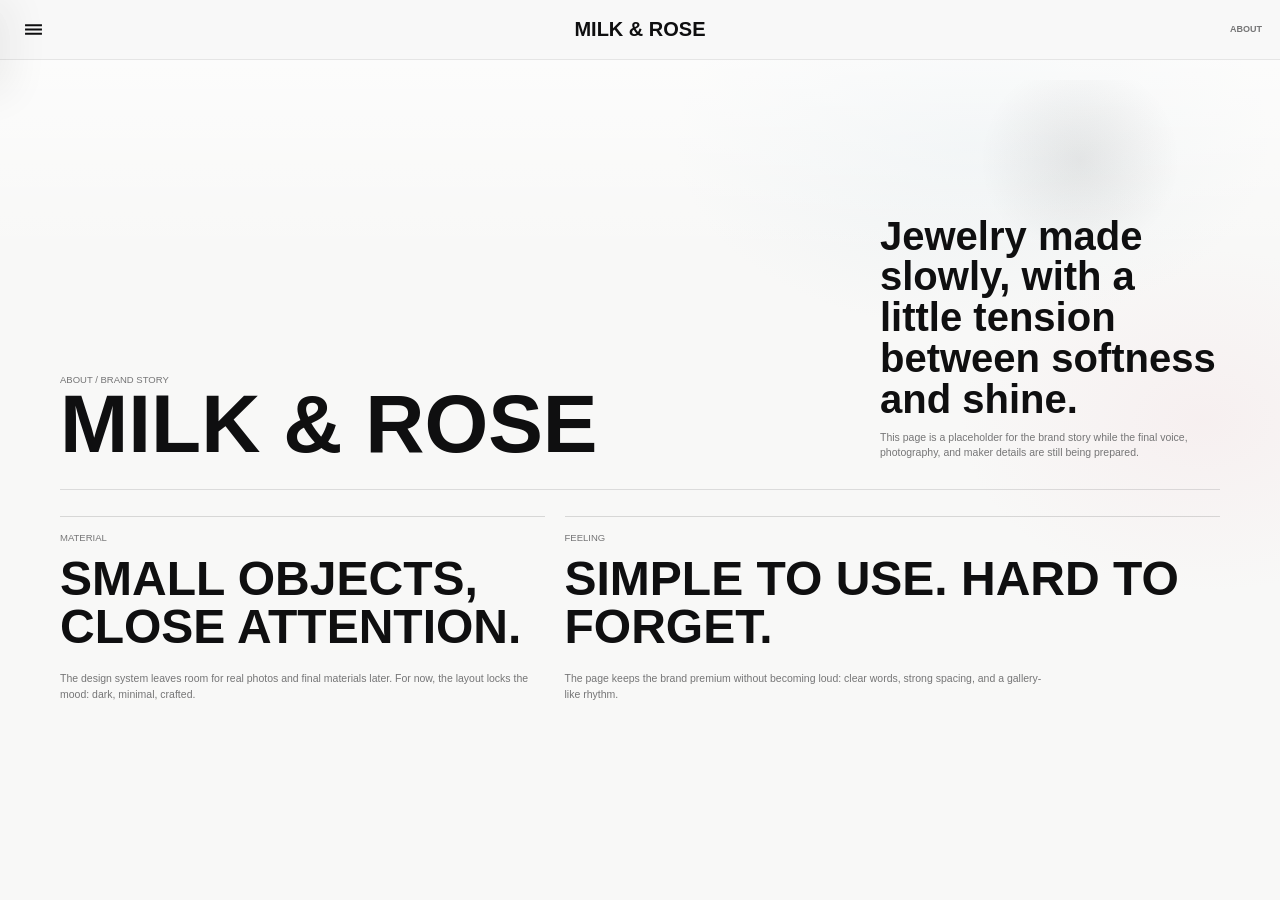
==== preview/about-preview.html @ d916eb4f "n" ====
<!doctype html>
<html lang="en">
  <head>
    <meta charset="utf-8">
    <meta name="viewport" content="width=device-width,initial-scale=1">
    <title>Milk & Rose About Preview</title>
    <link rel="stylesheet" href="../assets/cinelin-tokens.css">
    <link rel="stylesheet" href="../assets/cinelin-pages.css">
    <script src="../assets/cinelin-pages.js" defer></script>
    <style>
      html { font-size: 62.5%; }
      body { margin: 0; }
    </style>
  </head>
  <body>
    <section class="cinelin-page cinelin-page--about" data-cinelin-page>
      <div class="cinelin-page__shell">
        <nav class="cinelin-page__topline" aria-label="Page navigation">
          <button class="cinelin-page__menu-button" type="button" data-cinelin-menu-toggle aria-controls="CinelinPageMenu-preview" aria-expanded="false">
            <span class="visually-hidden">Open menu</span>
            <svg viewBox="0 0 18 16" aria-hidden="true"><path fill="currentColor" d="M1 3h16v2H1zm0 4h16v2H1zm0 4h16v2H1z"/></svg>
          </button>
          <a class="cinelin-page__topline-brand" href="homepage-preview.html">Milk &amp; Rose</a>
          <div class="cinelin-page__actions">
            <span class="cinelin-page__topline-meta">About</span>
          </div>
          <div class="cinelin-page__menu-list" id="CinelinPageMenu-preview" data-cinelin-menu>
            <div class="cinelin-page__menu-nav">
              <a href="homepage-preview.html">Home</a>
              <a href="#">Product</a>
              <a href="#">Maker</a>
              <a href="collection-preview.html">Collection</a>
              <a href="about-preview.html">About</a>
              <a href="#">Cart</a>
              <a href="contact-preview.html">Contact</a>
            </div>
          </div>
        </nav>

        <header class="cinelin-page__hero">
          <div>
            <p class="cinelin-page__kicker">About / Brand story</p>
            <h1 class="cinelin-page__title">Milk & Rose</h1>
          </div>
          <div>
            <p class="cinelin-page__intro">Jewelry made slowly, with a little tension between softness and shine.</p>
            <p class="cinelin-page__copy">This page is a placeholder for the brand story while the final voice, photography, and maker details are still being prepared.</p>
          </div>
        </header>

        <div class="cinelin-story">
          <article class="cinelin-story__panel">
            <p class="cinelin-page__eyebrow">Material</p>
            <h2 class="cinelin-story__title">Small objects, close attention.</h2>
            <p class="cinelin-page__copy">The design system leaves room for real photos and final materials later. For now, the layout locks the mood: dark, minimal, crafted.</p>
          </article>
          <article class="cinelin-story__panel">
            <p class="cinelin-page__eyebrow">Feeling</p>
            <h2 class="cinelin-story__title">Simple to use. Hard to forget.</h2>
            <p class="cinelin-page__copy">The page keeps the brand premium without becoming loud: clear words, strong spacing, and a gallery-like rhythm.</p>
          </article>
        </div>
      </div>
    </section>
  </body>
</html>
---- assets/cinelin-tokens.css ----
:root {
  --cinelin-color-ink: 8 8 9;
  --cinelin-color-ink-soft: 18 18 20;
  --cinelin-color-text: 246 242 235;
  --cinelin-color-text-muted: 185 178 168;
  --cinelin-color-line: 86 82 78;
  --cinelin-color-panel: 16 15 15;
  --cinelin-color-panel-strong: 28 26 25;
  --cinelin-color-accent: 242 238 229;
  --cinelin-color-accent-contrast: 9 9 9;
  --cinelin-color-focus: 238 220 182;
  --cinelin-color-static-light: 221 217 206;
  --cinelin-color-static-dark: 35 34 34;
  --cinelin-home-background: 248 248 247;
  --cinelin-home-surface: 234 234 232;
  --cinelin-home-panel: 255 255 255;
  --cinelin-home-ink: 15 15 16;
  --cinelin-home-muted: 117 117 118;
  --cinelin-home-sale: 209 63 61;
  --cinelin-home-shadow: 15 15 16;
  --cinelin-home-metal: 216 217 214;
  --cinelin-home-pearl: 248 245 235;
  --cinelin-home-blue: 180 207 222;
  --cinelin-home-green: 88 177 149;
  --cinelin-home-pink: 235 178 188;
  --cinelin-home-gold: 219 183 111;
  --cinelin-home-font: "Helvetica Neue", Helvetica, Arial, sans-serif;
  --cinelin-font-body: Consolas, "Courier New", "Nimbus Mono PS", "Courier", monospace;
  --cinelin-font-copy: Consolas, "Courier New", "Nimbus Mono PS", "Courier", monospace;
  --cinelin-font-heading: "Eldra", "Garamond", "Times New Roman", serif;
  --cinelin-font-wordmark: "Ketsiyo Regular", Didot, "Bodoni 72", "Bodoni 72 Smallcaps", Georgia, serif;
}
---- assets/cinelin-pages.css ----
.cinelin-page {
  background:
    linear-gradient(180deg, rgb(var(--cinelin-home-panel) / 0.76), rgb(var(--cinelin-home-background) / 0) 26rem),
    radial-gradient(44rem 28rem at 76% 14rem, rgb(var(--cinelin-home-blue) / 0.16), rgb(var(--cinelin-home-background) / 0) 68%),
    radial-gradient(34rem 24rem at 94% 42rem, rgb(var(--cinelin-home-pink) / 0.12), rgb(var(--cinelin-home-background) / 0) 72%),
    rgb(var(--cinelin-home-background));
  color: rgb(var(--cinelin-home-ink));
  font-family: var(--cinelin-home-font);
  font-size: 1.6rem;
  letter-spacing: 0;
  line-height: 1.35;
  min-height: 100svh;
}

.cinelin-page .visually-hidden {
  clip: rect(0 0 0 0);
  height: 1px;
  margin: -1px;
  overflow: hidden;
  position: absolute;
  width: 1px;
}

html.cinelin-page-menu-open,
body.cinelin-page-menu-open {
  overflow: hidden;
}

.cinelin-page *,
.cinelin-page *::before,
.cinelin-page *::after {
  box-sizing: border-box;
}

.cinelin-page a {
  color: inherit;
}

.cinelin-page__shell {
  margin: 0 auto;
  max-width: 120rem;
  padding: 6.8rem 1rem 3.4rem;
}

.cinelin-page__topline {
  align-items: center;
  background: rgb(var(--cinelin-home-background) / 0.88);
  backdrop-filter: blur(18px);
  border-bottom: 0.1rem solid rgb(var(--cinelin-home-ink) / 0.08);
  display: flex;
  font-size: 0.9rem;
  font-weight: 700;
  gap: 1rem;
  inset-block-start: 0;
  inset-inline: 0;
  justify-content: space-between;
  min-height: 5.6rem;
  padding: 0.9rem 1rem;
  position: fixed;
  text-transform: uppercase;
  z-index: 20;
}

.cinelin-page__topline a {
  text-decoration: none;
}

.cinelin-page::before {
  background: rgb(var(--cinelin-home-background) / 0.68);
  content: "";
  inset: 0;
  opacity: 0;
  pointer-events: none;
  position: fixed;
  transition: opacity 180ms ease;
  z-index: 9;
}

.cinelin-page.is-menu-open::before {
  opacity: 1;
}

.cinelin-page__menu-button {
  align-items: center;
  appearance: none;
  background: transparent;
  border: 0.1rem solid rgb(var(--cinelin-home-ink) / 0);
  border-radius: 999rem;
  color: rgb(var(--cinelin-home-ink));
  cursor: pointer;
  display: inline-flex;
  height: 3rem;
  justify-content: center;
  justify-self: start;
  padding: 0;
  transition:
    background-color 220ms ease,
    border-color 220ms ease,
    transform 220ms ease;
  width: 3rem;
}

.cinelin-page__menu-button:hover,
.cinelin-page__menu-button:focus-visible {
  background: rgb(var(--cinelin-home-ink) / 0.06);
  border-color: rgb(var(--cinelin-home-ink) / 0.16);
  transform: translateY(-0.1rem);
}

.cinelin-page__menu-button svg {
  height: 1.9rem;
  width: 1.9rem;
}

.cinelin-page__actions {
  align-items: center;
  display: flex;
  gap: 0.4rem;
  justify-content: flex-end;
  min-width: 3rem;
}

.cinelin-page__menu-list {
  align-content: space-between;
  background: rgb(var(--cinelin-home-panel));
  border-inline-end: 0.1rem solid rgb(var(--cinelin-home-ink) / 0.08);
  box-shadow: 1.2rem 0 4rem rgb(var(--cinelin-home-shadow) / 0.06);
  display: grid;
  gap: 3rem;
  inline-size: min(24rem, 78vw);
  inset-block: 0;
  inset-inline-start: 0;
  padding: 8rem 1.4rem 1.4rem;
  position: fixed;
  transform: translateX(-100%);
  transition: transform 520ms cubic-bezier(0.22, 1, 0.36, 1);
  z-index: 10;
}

.cinelin-page.is-menu-open .cinelin-page__menu-list {
  transform: translateX(0);
}

.cinelin-page__menu-nav {
  display: grid;
  gap: 0.24rem;
}

.cinelin-page__menu-list a {
  color: rgb(var(--cinelin-home-ink));
  display: block;
  border-radius: 0.4rem;
  font-size: 2rem;
  font-weight: 700;
  isolation: isolate;
  line-height: 1.12;
  min-width: 0;
  overflow: hidden;
  overflow-wrap: anywhere;
  padding: 0.5rem 0.55rem 0.56rem;
  position: relative;
  text-decoration: none;
  transition:
    color 220ms ease,
    transform 260ms cubic-bezier(0.22, 1, 0.36, 1);
  width: 100%;
}

.cinelin-page__menu-list a::before {
  background: rgb(var(--cinelin-home-ink));
  border-radius: inherit;
  content: "";
  inset: 0;
  position: absolute;
  transform: scaleX(0);
  transform-origin: left center;
  transition: transform 260ms cubic-bezier(0.22, 1, 0.36, 1);
  z-index: -1;
}

.cinelin-page__menu-list a:hover,
.cinelin-page__menu-list a:focus-visible {
  color: rgb(var(--cinelin-home-panel));
  transform: translateX(0.8rem);
}

.cinelin-page__menu-list a:hover::before,
.cinelin-page__menu-list a:focus-visible::before {
  transform: scaleX(1);
}

.cinelin-page__topline-brand {
  font-size: 1.7rem;
  font-weight: 700;
  inset-inline-start: 50%;
  line-height: 0.96;
  position: absolute;
  text-align: center;
  top: 50%;
  transform: translate(-50%, -50%);
  white-space: nowrap;
}

.cinelin-page__topline-meta {
  color: rgb(var(--cinelin-home-muted));
  display: none;
  font-size: 0.9rem;
  font-weight: 700;
}

.cinelin-page__back-link {
  justify-self: start;
  text-decoration: none;
}

.cinelin-page__hero {
  align-items: end;
  border-block-end: 0.1rem solid rgb(var(--cinelin-home-ink) / 0.12);
  display: grid;
  gap: 1.6rem;
  min-height: auto;
  padding-block: 2.6rem 2.2rem;
  position: relative;
}

.cinelin-page__hero::before {
  background:
    radial-gradient(circle at 50% 50%, rgb(var(--cinelin-home-ink) / 0.08), rgb(var(--cinelin-home-background) / 0) 62%);
  content: "";
  inset: 1rem 0 auto auto;
  min-height: 16rem;
  pointer-events: none;
  position: absolute;
  width: min(70vw, 28rem);
}

.cinelin-page__kicker,
.cinelin-page__eyebrow,
.cinelin-page__note {
  color: rgb(var(--cinelin-home-muted));
  font-size: 0.95rem;
  line-height: 1.45;
  margin: 0;
  text-transform: uppercase;
}

.cinelin-page__title {
  font-family: var(--cinelin-home-font);
  font-size: clamp(3.6rem, 12vw, 6.6rem);
  font-weight: 700;
  line-height: 0.9;
  margin: 0;
  max-width: 12ch;
  overflow-wrap: anywhere;
  position: relative;
  text-transform: uppercase;
}

.cinelin-page__intro,
.cinelin-story__title {
  font-family: var(--cinelin-home-font);
  font-weight: 700;
  line-height: 0.98;
  margin: 0;
}

.cinelin-page__intro {
  font-size: clamp(1.9rem, 6vw, 3.2rem);
  line-height: 1.02;
  max-width: 18ch;
}

.cinelin-story__title {
  font-size: clamp(2rem, 6vw, 3.8rem);
  line-height: 1;
  text-transform: uppercase;
}

.cinelin-page__copy {
  color: rgb(var(--cinelin-home-muted));
  font-size: 1.05rem;
  line-height: 1.5;
  margin: 1rem 0 0;
  max-width: 48rem;
}

.cinelin-page__button {
  align-items: center;
  background: rgb(var(--cinelin-home-ink));
  border: 0.1rem solid rgb(var(--cinelin-home-ink));
  border-radius: 999rem;
  color: rgb(var(--cinelin-home-panel));
  cursor: pointer;
  display: inline-flex;
  font: inherit;
  font-size: 1.05rem;
  font-weight: 700;
  justify-content: center;
  min-height: 4.4rem;
  padding: 0 1.45rem;
  text-decoration: none;
  text-transform: uppercase;
}

.cinelin-page__button--back {
  background: transparent;
  border-color: rgb(var(--cinelin-home-ink) / 0.16);
  color: rgb(var(--cinelin-home-ink));
  min-height: 3.6rem;
  padding-inline: 1.2rem;
}

.cinelin-page__button--back:hover,
.cinelin-page__button--back:focus-visible {
  background: rgb(var(--cinelin-home-ink) / 0.06);
}

.cinelin-page__button:focus-visible,
.cinelin-page__menu-button:focus-visible,
.cinelin-page__menu-list a:focus-visible,
.cinelin-page__topline-brand:focus-visible,
.cinelin-card__media:focus-visible,
.cinelin-card__body:focus-visible,
.cinelin-contact__field:focus-visible {
  outline: 0.2rem solid rgb(var(--cinelin-color-focus));
  outline-offset: 0.3rem;
}

.cinelin-story,
.cinelin-contact {
  display: grid;
  gap: 2rem;
  padding-block: 2.6rem;
}

.cinelin-story__panel {
  border-block-start: 0.1rem solid rgb(var(--cinelin-home-ink) / 0.14);
  display: grid;
  gap: 1rem;
  padding-block-start: 1.4rem;
}

.cinelin-page__grid {
  display: grid;
  gap: 1rem;
  padding-block: 1.4rem 0;
}

.cinelin-page__toolbar {
  align-items: center;
  border-block-end: 0.1rem solid rgb(var(--cinelin-home-ink) / 0.12);
  display: flex;
  font-size: 0.9rem;
  font-weight: 700;
  justify-content: space-between;
  padding-block: 1rem;
  text-transform: uppercase;
}

.cinelin-card {
  --cinelin-product-accent: var(--cinelin-home-blue);
  --cinelin-tilt-x: -8deg;
  --cinelin-tilt-y: 0deg;
  --cinelin-spin: 0deg;
  --cinelin-model-scale: 0.78;
  background: rgb(var(--cinelin-home-panel));
  border: 0.1rem solid rgb(var(--cinelin-home-ink) / 0.12);
  border-radius: 0;
  display: grid;
  min-height: 23rem;
  overflow: hidden;
  position: relative;
  transition:
    border-color 220ms ease,
    box-shadow 220ms ease;
}

.cinelin-card:nth-child(4n + 2) {
  --cinelin-product-accent: var(--cinelin-home-green);
}

.cinelin-card:nth-child(4n + 3) {
  --cinelin-product-accent: var(--cinelin-home-pink);
}

.cinelin-card:nth-child(4n + 4) {
  --cinelin-product-accent: var(--cinelin-home-gold);
}

.cinelin-card:hover,
.cinelin-card:focus-within {
  border-color: rgb(var(--cinelin-home-ink) / 0.22);
  box-shadow: none;
}

.cinelin-card::after {
  background: linear-gradient(115deg, rgb(var(--cinelin-home-panel) / 0), rgb(var(--cinelin-home-panel) / 0.38), rgb(var(--cinelin-home-panel) / 0));
  content: "";
  inset-block: 0;
  inset-inline: -60%;
  pointer-events: none;
  position: absolute;
  transform: translateX(-120%);
  z-index: 3;
}

.cinelin-card:hover::after,
.cinelin-card:focus-within::after {
  animation: cinelin-page-sheen 720ms cubic-bezier(0.22, 1, 0.36, 1);
}

.cinelin-card__media {
  align-items: center;
  appearance: none;
  background:
    radial-gradient(ellipse at 50% 72%, rgb(var(--cinelin-home-shadow) / 0.12), rgb(var(--cinelin-home-surface) / 0) 28%),
    linear-gradient(180deg, rgb(var(--cinelin-home-panel)), rgb(var(--cinelin-home-surface)));
  border: 0;
  cursor: grab;
  display: flex;
  font: inherit;
  justify-content: center;
  min-height: 17rem;
  overflow: hidden;
  padding: 0;
  perspective: 80rem;
}

.cinelin-card__media:active {
  cursor: grabbing;
}

.cinelin-card__model {
  display: grid;
  min-height: 11rem;
  place-items: center;
  transform:
    rotateX(var(--cinelin-tilt-x))
    rotateY(calc(var(--cinelin-tilt-y) + var(--cinelin-spin)));
  transform-style: preserve-3d;
  transition: transform 180ms ease;
  width: 100%;
}

.cinelin-card__model > span {
  grid-area: 1 / 1;
}

.cinelin-card.is-pointer-active .cinelin-card__model {
  transition: none;
}

.cinelin-card__gem,
.cinelin-card__ring,
.cinelin-card__stone,
.cinelin-card__shadow {
  display: block;
  position: relative;
}

.cinelin-card__gem {
  background:
    radial-gradient(circle at 26% 22%, rgb(var(--cinelin-home-panel)), rgb(var(--cinelin-home-panel) / 0) 18%),
    linear-gradient(155deg, rgb(var(--cinelin-home-panel)), rgb(var(--cinelin-home-metal)) 40%, rgb(var(--cinelin-home-shadow) / 0.18) 70%, rgb(var(--cinelin-home-panel)));
  border: 0.1rem solid rgb(var(--cinelin-home-ink) / 0.12);
  border-radius: 18% 24% 30% 20%;
  box-shadow:
    inset 0.4rem 0.5rem 0.7rem rgb(var(--cinelin-home-panel) / 0.84),
    inset -0.45rem -0.45rem 0.9rem rgb(var(--cinelin-home-shadow) / 0.14),
    0 0.9rem 1.2rem rgb(var(--cinelin-home-shadow) / 0.08);
  clip-path: polygon(5% 22%, 24% 3%, 88% 7%, 98% 36%, 84% 88%, 18% 94%, 0 62%);
  height: 4rem;
  transform: translateY(-3.3rem) translateZ(4.8rem) rotateX(5deg) scale(var(--cinelin-model-scale));
  width: 8.2rem;
}

.cinelin-card__ring {
  background:
    repeating-linear-gradient(112deg, rgb(var(--cinelin-home-panel) / 0.18) 0 0.22rem, rgb(var(--cinelin-product-accent) / 0.2) 0.22rem 0.48rem, rgb(var(--cinelin-home-shadow) / 0.08) 0.48rem 0.7rem),
    linear-gradient(135deg, rgb(var(--cinelin-home-gold)), rgb(var(--cinelin-home-metal)) 30%, rgb(var(--cinelin-product-accent)) 58%, rgb(var(--cinelin-home-gold)));
  border: 0.12rem solid rgb(var(--cinelin-home-ink) / 0.14);
  border-radius: 50%;
  box-shadow:
    inset 0 0.8rem 1.4rem rgb(var(--cinelin-home-panel) / 0.5),
    inset 0 -0.8rem 1.2rem rgb(var(--cinelin-home-shadow) / 0.16),
    0 1.4rem 2.2rem rgb(var(--cinelin-home-shadow) / 0.12);
  height: 9rem;
  transform: rotateX(68deg) translateZ(0.2rem) scale(var(--cinelin-model-scale));
  width: 14rem;
}

.cinelin-card__ring::after {
  background: rgb(var(--cinelin-home-surface));
  border-radius: 50%;
  box-shadow:
    inset 0 0.5rem 1rem rgb(var(--cinelin-home-shadow) / 0.12),
    inset 0 -0.4rem 0.9rem rgb(var(--cinelin-home-panel) / 0.78);
  content: "";
  inset: 1.35rem 1.9rem;
  position: absolute;
}

.cinelin-card__stone {
  background:
    repeating-linear-gradient(18deg, rgb(var(--cinelin-home-panel)) 0 0.18rem, rgb(var(--cinelin-home-metal)) 0.18rem 0.3rem, rgb(var(--cinelin-home-panel) / 0.58) 0.3rem 0.5rem),
    rgb(var(--cinelin-home-pearl));
  border: 0.08rem solid rgb(var(--cinelin-home-ink) / 0.1);
  border-radius: 0.4rem;
  box-shadow:
    inset 0.2rem 0.3rem 0.8rem rgb(var(--cinelin-home-panel) / 0.9),
    inset -0.25rem -0.3rem 0.7rem rgb(var(--cinelin-home-shadow) / 0.12);
  clip-path: polygon(0 18%, 18% 2%, 92% 0, 100% 74%, 82% 100%, 8% 88%);
  height: 3.7rem;
  transform: translateY(-3.5rem) translateZ(5.8rem) rotateX(7deg) scale(var(--cinelin-model-scale));
  width: 8.8rem;
}

.cinelin-card__shadow {
  background: rgb(var(--cinelin-home-shadow) / 0.12);
  border-radius: 50%;
  filter: blur(1rem);
  height: 2rem;
  transform: translateY(5.2rem) rotateX(72deg) translateZ(-4rem) scale(var(--cinelin-model-scale));
  width: 15rem;
}

.cinelin-card__body {
  align-content: end;
  display: grid;
  gap: 0.55rem;
  padding: 1rem;
  text-decoration: none;
}

.cinelin-card__title {
  font-family: var(--cinelin-home-font);
  font-size: 1.1rem;
  font-weight: 700;
  line-height: 1;
  text-transform: uppercase;
}

.cinelin-card__price {
  color: rgb(var(--cinelin-home-muted));
  font-size: 0.95rem;
  text-transform: uppercase;
}

.cinelin-contact__form,
.cinelin-contact__row {
  display: grid;
  gap: 1rem;
}

.cinelin-contact__field {
  background: rgb(var(--cinelin-home-panel));
  border: 0.1rem solid rgb(var(--cinelin-home-ink) / 0.14);
  border-radius: 0.8rem;
  color: rgb(var(--cinelin-home-ink));
  font: inherit;
  min-height: 4.4rem;
  padding: 1.1rem 1.2rem;
  width: 100%;
}

.cinelin-contact__field::placeholder {
  color: rgb(var(--cinelin-home-muted));
  opacity: 1;
}

.cinelin-contact textarea.cinelin-contact__field {
  min-height: 12rem;
  resize: vertical;
}

.cinelin-contact__status {
  color: rgb(var(--cinelin-home-ink));
  margin: 0;
}

.cinelin-contact__error {
  color: rgb(var(--cinelin-color-focus));
  font-size: 1.2rem;
  margin: 0;
}

@keyframes cinelin-page-sheen {
  from {
    transform: translateX(-120%);
  }

  to {
    transform: translateX(120%);
  }
}

@media screen and (min-width: 750px) {
  .cinelin-page__shell {
    padding: 7rem 1.6rem 4rem;
  }

  .cinelin-page__topline {
    min-height: 6rem;
    padding-inline: 1.8rem;
  }

  .cinelin-page__topline-brand {
    font-size: 2rem;
  }

  .cinelin-page__hero {
    gap: 2.4rem;
    grid-template-columns: minmax(0, 1fr) minmax(22rem, 34rem);
    padding-block: 4.6rem 2.8rem;
  }

  .cinelin-page__title {
    font-size: clamp(5.2rem, 7vw, 7.8rem);
  }

  .cinelin-page__intro {
    font-size: clamp(2.4rem, 4.5vw, 4rem);
  }

  .cinelin-story__title {
    font-size: clamp(2.8rem, 4.8vw, 4.8rem);
  }

  .cinelin-page__grid {
    grid-template-columns: repeat(2, minmax(0, 1fr));
  }

  .cinelin-card {
    min-height: 29rem;
  }

  .cinelin-card__media {
    min-height: 20rem;
  }

  .cinelin-story,
  .cinelin-contact {
    grid-template-columns: minmax(0, 0.85fr) minmax(0, 1.15fr);
  }

  .cinelin-contact__row {
    grid-template-columns: repeat(2, minmax(0, 1fr));
  }
}

@media screen and (min-width: 990px) {
  .cinelin-page__shell {
    padding-inline: 2rem;
  }

  .cinelin-page__topline-meta {
    display: inline-flex;
  }

  .cinelin-page__hero {
    min-height: 38rem;
  }

  .cinelin-page__title {
    font-size: clamp(5.2rem, 6.6vw, 7.8rem);
  }

  .cinelin-page__grid {
    grid-template-columns: repeat(4, minmax(0, 1fr));
  }

  .cinelin-card {
    min-height: 31rem;
  }

  .cinelin-card__media {
    min-height: 22rem;
  }

  .cinelin-card {
    --cinelin-model-scale: 0.9;
  }
}

@media screen and (min-width: 1280px) {
  .cinelin-page__hero {
    min-height: 42rem;
  }

  .cinelin-page__title {
    font-size: 8.2rem;
  }
}

@media (prefers-reduced-motion: reduce) {
  .cinelin-card,
  .cinelin-card__model,
  .cinelin-card::after {
    animation: none;
    transition: none;
  }
}
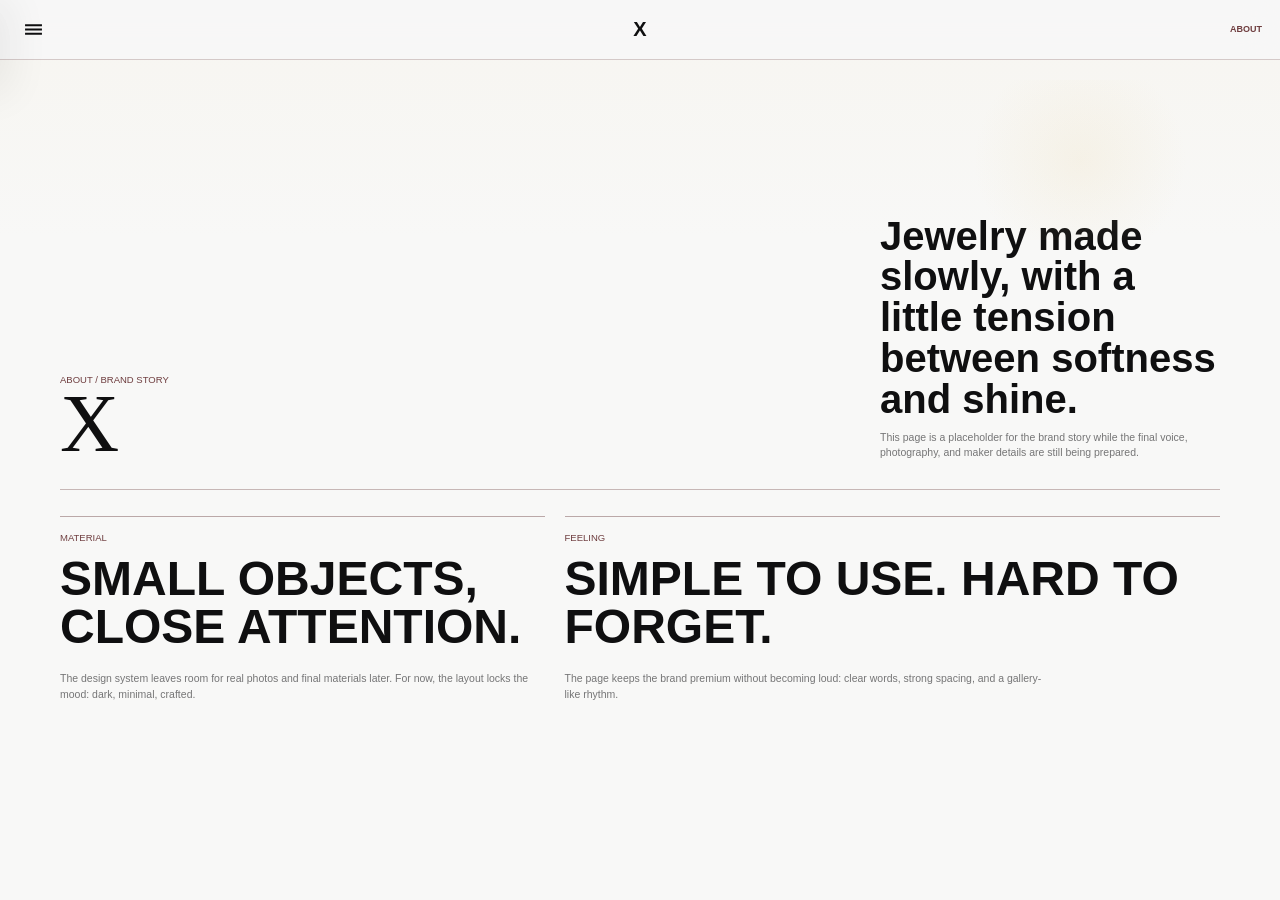
==== commit 30caaff9: "n" ====
--- a/preview/about-preview.html
+++ b/preview/about-preview.html
@@ -3,7 +3,7 @@
   <head>
     <meta charset="utf-8">
     <meta name="viewport" content="width=device-width,initial-scale=1">
-    <title>Milk & Rose About Preview</title>
+    <title>X About Preview</title>
     <link rel="stylesheet" href="../assets/cinelin-tokens.css">
     <link rel="stylesheet" href="../assets/cinelin-pages.css">
     <script src="../assets/cinelin-pages.js" defer></script>
@@ -20,14 +20,14 @@
             <span class="visually-hidden">Open menu</span>
             <svg viewBox="0 0 18 16" aria-hidden="true"><path fill="currentColor" d="M1 3h16v2H1zm0 4h16v2H1zm0 4h16v2H1z"/></svg>
           </button>
-          <a class="cinelin-page__topline-brand" href="homepage-preview.html">Milk &amp; Rose</a>
+          <a class="cinelin-page__topline-brand" href="homepage-preview.html">X</a>
           <div class="cinelin-page__actions">
             <span class="cinelin-page__topline-meta">About</span>
           </div>
           <div class="cinelin-page__menu-list" id="CinelinPageMenu-preview" data-cinelin-menu>
             <div class="cinelin-page__menu-nav">
               <a href="homepage-preview.html">Home</a>
-              <a href="#">Product</a>
+              <a href="product-preview.html">Product</a>
               <a href="#">Maker</a>
               <a href="collection-preview.html">Collection</a>
               <a href="about-preview.html">About</a>
@@ -40,7 +40,7 @@
         <header class="cinelin-page__hero">
           <div>
             <p class="cinelin-page__kicker">About / Brand story</p>
-            <h1 class="cinelin-page__title">Milk & Rose</h1>
+            <h1 class="cinelin-page__title">X</h1>
           </div>
           <div>
             <p class="cinelin-page__intro">Jewelry made slowly, with a little tension between softness and shine.</p>
--- a/assets/cinelin-tokens.css
+++ b/assets/cinelin-tokens.css
@@ -25,6 +25,12 @@
   --cinelin-home-pink: 235 178 188;
   --cinelin-home-gold: 219 183 111;
   --cinelin-home-font: "Helvetica Neue", Helvetica, Arial, sans-serif;
+  --cinelin-entry-background: 5 3 3;
+  --cinelin-entry-screen: 72 9 12;
+  --cinelin-entry-screen-deep: 32 3 5;
+  --cinelin-entry-frame: 102 57 57;
+  --cinelin-entry-gold: 232 211 158;
+  --cinelin-entry-copy: 180 157 158;
   --cinelin-font-body: Consolas, "Courier New", "Nimbus Mono PS", "Courier", monospace;
   --cinelin-font-copy: Consolas, "Courier New", "Nimbus Mono PS", "Courier", monospace;
   --cinelin-font-heading: "Eldra", "Garamond", "Times New Roman", serif;
--- a/assets/cinelin-pages.css
+++ b/assets/cinelin-pages.css
@@ -424,6 +424,7 @@
   overflow: hidden;
   padding: 0;
   perspective: 80rem;
+  position: relative;
 }
 
 .cinelin-card__media:active {
@@ -700,3 +701,416 @@
     transition: none;
   }
 }
+
+/* Entry-inspired accents: light pages, dark media wells, warm metal details. */
+.cinelin-page {
+  background:
+    linear-gradient(180deg, rgb(var(--cinelin-entry-gold) / 0.08), rgb(var(--cinelin-home-background) / 0) 24rem),
+    rgb(var(--cinelin-home-background));
+}
+
+.cinelin-page__topline {
+  border-bottom-color: rgb(var(--cinelin-entry-frame) / 0.24);
+}
+
+.cinelin-page__topline-brand,
+.cinelin-page__title,
+.cinelin-story__title {
+  letter-spacing: 0;
+}
+
+.cinelin-page__title {
+  font-family: var(--cinelin-font-heading);
+  font-weight: 400;
+}
+
+.cinelin-page__kicker,
+.cinelin-page__eyebrow,
+.cinelin-page__toolbar,
+.cinelin-page__topline-meta {
+  color: rgb(var(--cinelin-entry-screen) / 0.78);
+}
+
+.cinelin-page__hero {
+  border-block-end-color: rgb(var(--cinelin-entry-frame) / 0.34);
+}
+
+.cinelin-page__hero::before {
+  background: radial-gradient(
+    circle at 50% 50%,
+    rgb(var(--cinelin-entry-gold) / 0.16),
+    rgb(var(--cinelin-home-background) / 0) 66%
+  );
+}
+
+.cinelin-story__panel {
+  border-block-start-color: rgb(var(--cinelin-entry-frame) / 0.42);
+}
+
+.cinelin-card {
+  border-color: rgb(var(--cinelin-entry-frame) / 0.46);
+  border-radius: 0.7rem;
+}
+
+.cinelin-card:hover,
+.cinelin-card:focus-within {
+  border-color: rgb(var(--cinelin-entry-gold) / 0.78);
+  box-shadow: 0 1.2rem 3rem rgb(var(--cinelin-entry-background) / 0.08);
+}
+
+.cinelin-card__media {
+  background:
+    radial-gradient(ellipse at 50% 72%, rgb(var(--cinelin-entry-background) / 0.42), rgb(var(--cinelin-entry-screen-deep) / 0) 34%),
+    radial-gradient(circle at 50% 46%, rgb(var(--cinelin-entry-screen) / 0.88), rgb(var(--cinelin-entry-screen-deep)) 78%);
+  border-block-end: 0.1rem solid rgb(var(--cinelin-entry-frame) / 0.42);
+}
+
+.cinelin-card__media::after {
+  background: repeating-linear-gradient(
+    0deg,
+    rgb(var(--cinelin-entry-background) / 0.1) 0 0.1rem,
+    rgb(var(--cinelin-entry-gold) / 0) 0.1rem 0.42rem
+  );
+  content: "";
+  inset: 0;
+  opacity: 0.18;
+  pointer-events: none;
+  position: absolute;
+}
+
+.cinelin-card__ring::after {
+  background: rgb(var(--cinelin-entry-screen-deep));
+}
+
+.cinelin-card__body {
+  background: rgb(var(--cinelin-home-panel));
+}
+
+.cinelin-card__title {
+  font-family: var(--cinelin-font-heading);
+  font-size: 1.25rem;
+  font-weight: 400;
+}
+
+.cinelin-page__button {
+  background: rgb(var(--cinelin-entry-screen-deep));
+  border-color: rgb(var(--cinelin-entry-screen-deep));
+  border-radius: 0;
+  color: rgb(var(--cinelin-entry-gold));
+}
+
+.cinelin-page__button:hover,
+.cinelin-page__button:focus-visible {
+  background: rgb(var(--cinelin-entry-gold));
+  color: rgb(var(--cinelin-entry-background));
+}
+
+.cinelin-contact__field {
+  border-color: rgb(var(--cinelin-entry-frame) / 0.4);
+  border-radius: 0.4rem;
+}
+
+.cinelin-contact__field:focus-visible {
+  border-color: rgb(var(--cinelin-entry-gold));
+}
+
+.cinelin-product__back {
+  margin-block: 1.4rem 1rem;
+}
+
+.cinelin-product {
+  display: grid;
+  gap: 1.2rem;
+  padding-block: 1rem 3rem;
+}
+
+.cinelin-product__media,
+.cinelin-product__info {
+  min-width: 0;
+}
+
+.cinelin-product__media {
+  display: grid;
+  gap: 1rem;
+}
+
+.cinelin-product__stage {
+  --cinelin-model-scale: 1.28;
+  --cinelin-tilt-x: -10deg;
+  --cinelin-tilt-y: 0deg;
+  --cinelin-spin: 0deg;
+  background:
+    radial-gradient(ellipse at 50% 78%, rgb(var(--cinelin-entry-background) / 0.52), rgb(var(--cinelin-entry-screen-deep) / 0) 34%),
+    radial-gradient(circle at 50% 46%, rgb(var(--cinelin-entry-screen) / 0.9), rgb(var(--cinelin-entry-screen-deep)) 74%);
+  border: 0.1rem solid rgb(var(--cinelin-entry-frame) / 0.58);
+  border-radius: 0.8rem;
+  display: grid;
+  min-height: clamp(32rem, 70vw, 58rem);
+  overflow: hidden;
+  perspective: 100rem;
+  place-items: center;
+  position: relative;
+}
+
+.cinelin-product__stage::after {
+  background: repeating-linear-gradient(
+    0deg,
+    rgb(var(--cinelin-entry-background) / 0.1) 0 0.1rem,
+    rgb(var(--cinelin-entry-gold) / 0) 0.1rem 0.42rem
+  );
+  content: "";
+  inset: 0;
+  opacity: 0.18;
+  pointer-events: none;
+  position: absolute;
+}
+
+.cinelin-product__model-button {
+  align-items: center;
+  appearance: none;
+  background: transparent;
+  border: 0;
+  cursor: grab;
+  display: flex;
+  font: inherit;
+  inset: 0;
+  justify-content: center;
+  padding: 0;
+  position: absolute;
+  width: 100%;
+  z-index: 1;
+}
+
+.cinelin-product__model-button:active {
+  cursor: grabbing;
+}
+
+.cinelin-product__model {
+  min-height: 19rem;
+  width: min(72vw, 42rem);
+}
+
+.cinelin-product__stage.is-pointer-active .cinelin-card__model {
+  transition: none;
+}
+
+.cinelin-product__stage-note {
+  align-self: end;
+  color: rgb(var(--cinelin-entry-gold) / 0.72);
+  font-size: 0.95rem;
+  font-weight: 700;
+  justify-self: center;
+  margin: 0;
+  padding: 0 1rem 1.1rem;
+  position: relative;
+  text-transform: uppercase;
+  z-index: 2;
+}
+
+.cinelin-product__gallery {
+  display: grid;
+  gap: 0.8rem;
+  grid-template-columns: repeat(2, minmax(0, 1fr));
+}
+
+.cinelin-product__thumb {
+  appearance: none;
+  background: rgb(var(--cinelin-home-panel));
+  border: 0.1rem solid rgb(var(--cinelin-entry-frame) / 0.42);
+  border-radius: 0.7rem;
+  cursor: pointer;
+  min-height: 13rem;
+  overflow: hidden;
+  padding: 0;
+  position: relative;
+}
+
+.cinelin-product__thumb.is-active,
+.cinelin-product__thumb:hover,
+.cinelin-product__thumb:focus-visible {
+  border-color: rgb(var(--cinelin-entry-gold));
+}
+
+.cinelin-product__thumb img,
+.cinelin-product__thumb-fallback {
+  display: block;
+  height: 100%;
+  object-fit: cover;
+  width: 100%;
+}
+
+.cinelin-product__thumb-fallback {
+  background:
+    radial-gradient(circle at 50% 48%, rgb(var(--cinelin-entry-gold) / 0.34), rgb(var(--cinelin-entry-screen) / 0) 22%),
+    radial-gradient(circle at 50% 50%, rgb(var(--cinelin-entry-screen) / 0.86), rgb(var(--cinelin-entry-screen-deep)));
+}
+
+.cinelin-product__thumb-fallback--2 {
+  background:
+    linear-gradient(140deg, rgb(var(--cinelin-home-panel) / 0.24), rgb(var(--cinelin-entry-gold) / 0.2), rgb(var(--cinelin-entry-screen) / 0.6)),
+    rgb(var(--cinelin-entry-screen-deep));
+}
+
+.cinelin-product__thumb-fallback--3 {
+  background:
+    repeating-linear-gradient(118deg, rgb(var(--cinelin-entry-gold) / 0.38) 0 0.4rem, rgb(var(--cinelin-entry-screen) / 0.62) 0.4rem 0.9rem),
+    rgb(var(--cinelin-entry-screen-deep));
+}
+
+.cinelin-product__thumb-fallback--4 {
+  background:
+    radial-gradient(circle at 28% 32%, rgb(var(--cinelin-home-pearl) / 0.66), rgb(var(--cinelin-home-pearl) / 0) 18%),
+    radial-gradient(circle at 68% 58%, rgb(var(--cinelin-home-pink) / 0.42), rgb(var(--cinelin-home-pink) / 0) 24%),
+    rgb(var(--cinelin-entry-screen-deep));
+}
+
+.cinelin-product__info {
+  align-content: start;
+  background: rgb(var(--cinelin-home-panel));
+  border: 0.1rem solid rgb(var(--cinelin-entry-frame) / 0.38);
+  border-radius: 0.8rem;
+  display: grid;
+  gap: 1.4rem;
+  padding: 1.4rem;
+}
+
+.cinelin-product__title {
+  color: rgb(var(--cinelin-home-ink));
+  font-family: var(--cinelin-font-heading);
+  font-size: clamp(4.6rem, 18vw, 8.6rem);
+  font-weight: 400;
+  line-height: 0.88;
+  margin: 0;
+  overflow-wrap: anywhere;
+  text-transform: uppercase;
+}
+
+.cinelin-product__price .price {
+  color: rgb(var(--cinelin-entry-screen));
+  font-family: var(--cinelin-home-font);
+  font-size: 1.4rem;
+  font-weight: 700;
+}
+
+.cinelin-product__description {
+  color: rgb(var(--cinelin-home-muted));
+  font-size: 1.2rem;
+  line-height: 1.55;
+  margin: 0;
+}
+
+.cinelin-product__form,
+.cinelin-product__buttons {
+  display: grid;
+  gap: 0.9rem;
+}
+
+.cinelin-product__label {
+  color: rgb(var(--cinelin-entry-screen) / 0.82);
+  font-size: 0.9rem;
+  font-weight: 700;
+  text-transform: uppercase;
+}
+
+.cinelin-product__select,
+.cinelin-product__quantity {
+  background: rgb(var(--cinelin-home-panel));
+  border: 0.1rem solid rgb(var(--cinelin-entry-frame) / 0.45);
+  border-radius: 0.4rem;
+  color: rgb(var(--cinelin-home-ink));
+  font: inherit;
+  min-height: 4.4rem;
+  padding: 0.9rem 1rem;
+  width: 100%;
+}
+
+.cinelin-product__submit,
+.cinelin-product .shopify-payment-button__button {
+  min-height: 4.8rem;
+  width: 100%;
+}
+
+.cinelin-product .shopify-payment-button__button {
+  background: rgb(var(--cinelin-entry-gold)) !important;
+  border: 0.1rem solid rgb(var(--cinelin-entry-gold)) !important;
+  border-radius: 0 !important;
+  color: rgb(var(--cinelin-entry-background)) !important;
+  font-family: var(--cinelin-home-font) !important;
+  font-size: 1.05rem !important;
+  font-weight: 700 !important;
+  text-transform: uppercase !important;
+}
+
+.cinelin-product__details {
+  border-block-start: 0.1rem solid rgb(var(--cinelin-entry-frame) / 0.34);
+  display: grid;
+}
+
+.cinelin-product__details details {
+  border-block-end: 0.1rem solid rgb(var(--cinelin-entry-frame) / 0.24);
+  padding-block: 1rem;
+}
+
+.cinelin-product__details summary {
+  color: rgb(var(--cinelin-home-ink));
+  cursor: pointer;
+  font-size: 1rem;
+  font-weight: 700;
+  text-transform: uppercase;
+}
+
+.cinelin-product__details p {
+  color: rgb(var(--cinelin-home-muted));
+  font-size: 1.05rem;
+  line-height: 1.5;
+  margin: 0.7rem 0 0;
+}
+
+.cinelin-product__error {
+  color: rgb(var(--cinelin-entry-screen));
+  font-size: 1.1rem;
+  margin: 0;
+}
+
+.cinelin-product__related {
+  padding-block: 1rem 0;
+}
+
+@media screen and (min-width: 750px) {
+  .cinelin-product {
+    gap: 1.4rem;
+    grid-template-columns: minmax(0, 1.15fr) minmax(30rem, 0.85fr);
+  }
+
+  .cinelin-product__gallery {
+    grid-template-columns: repeat(4, minmax(0, 1fr));
+  }
+
+  .cinelin-product__info {
+    padding: 1.8rem;
+  }
+}
+
+@media screen and (min-width: 990px) {
+  .cinelin-product {
+    align-items: start;
+    grid-template-columns: minmax(0, 1.2fr) minmax(34rem, 0.8fr);
+  }
+
+  .cinelin-product__info {
+    position: sticky;
+    top: 7.4rem;
+  }
+
+  .cinelin-product__stage {
+    --cinelin-model-scale: 1.5;
+  }
+}
+
+@media (prefers-reduced-motion: reduce) {
+  .cinelin-product__stage,
+  .cinelin-product__model {
+    animation: none;
+    transition: none;
+  }
+}
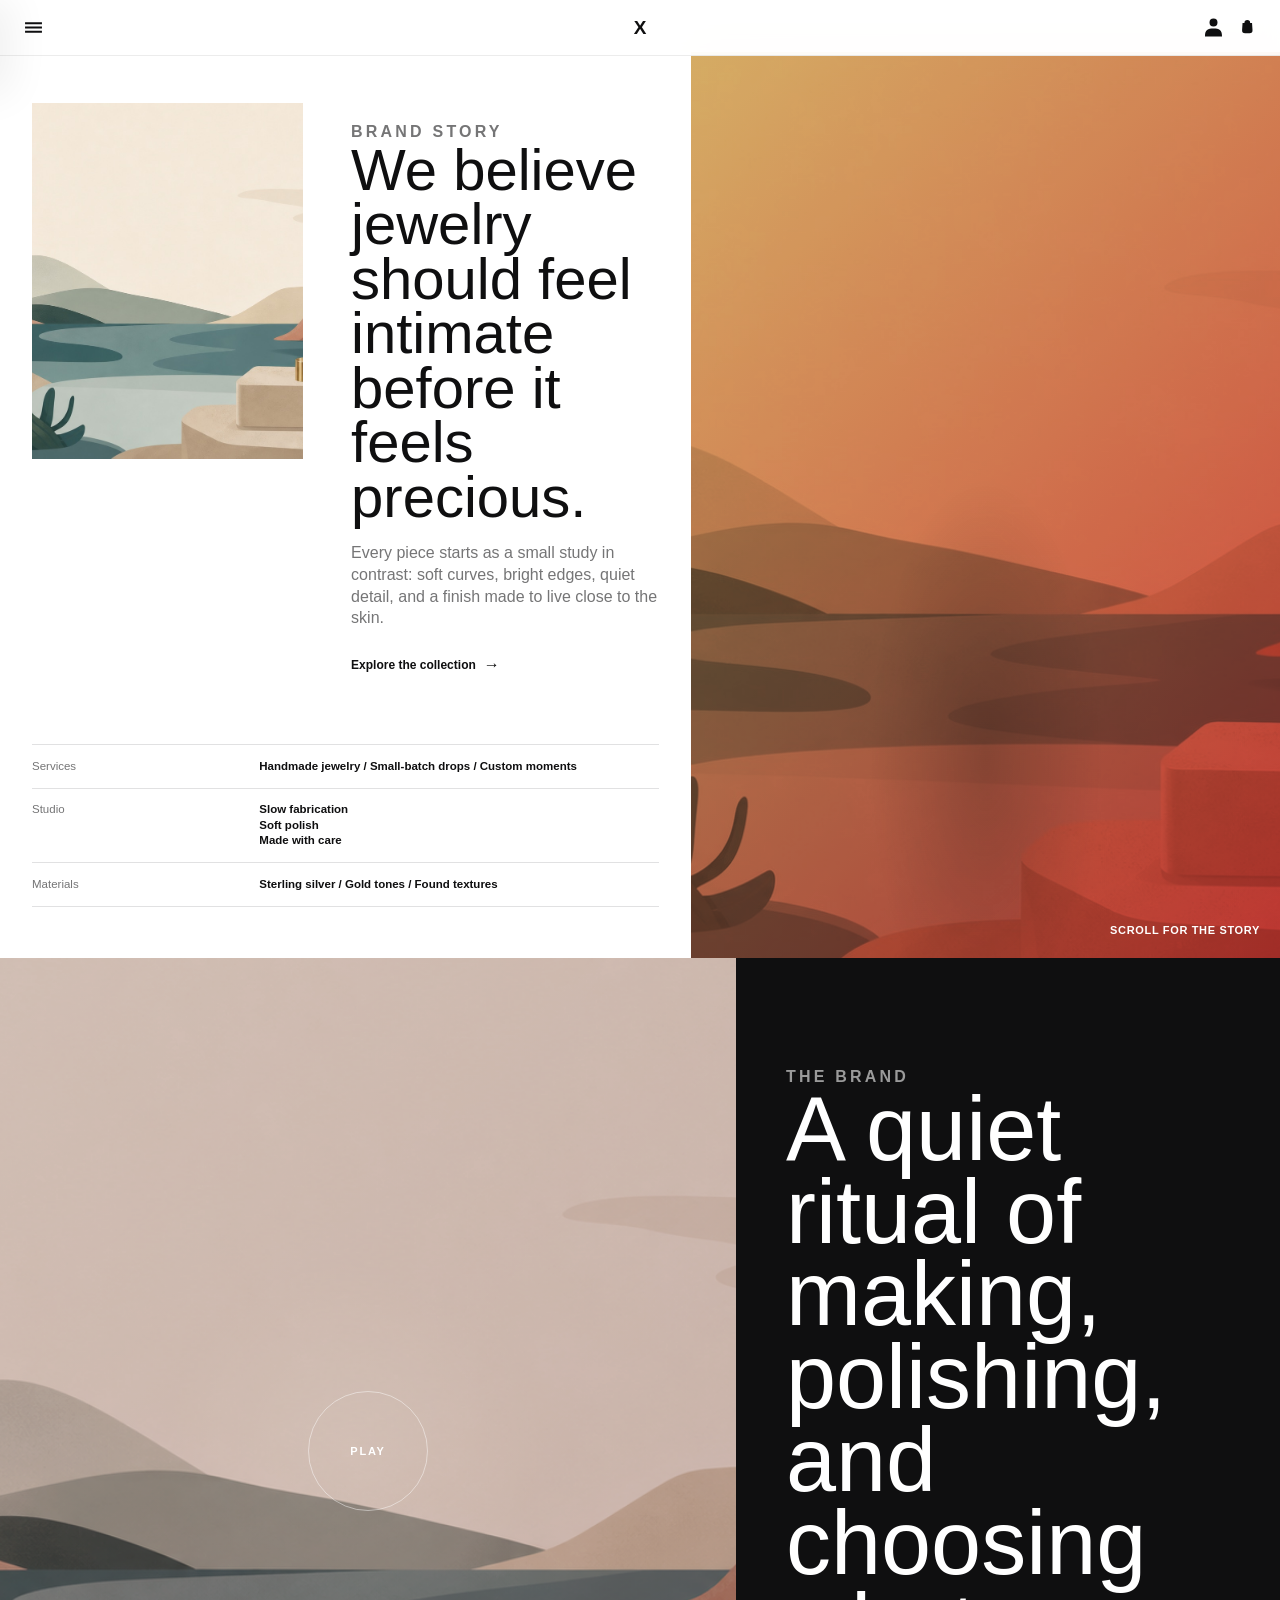
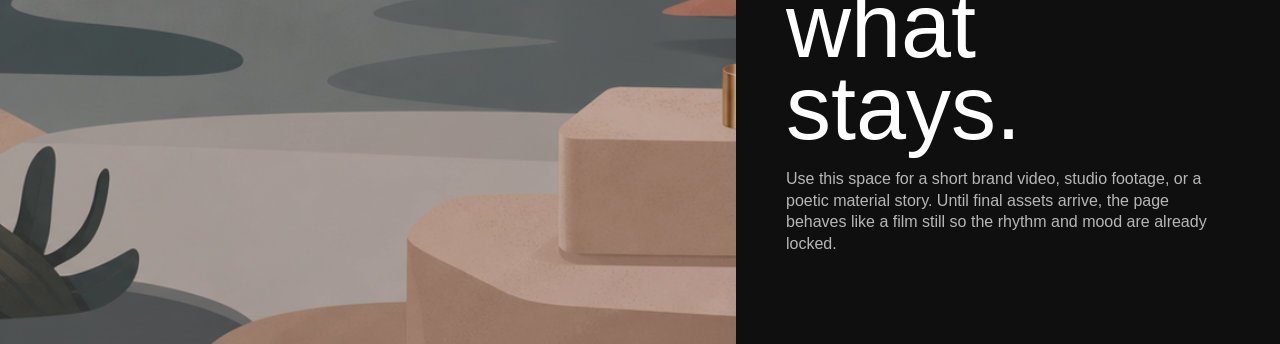
==== commit a75c3502: "n" ====
--- a/preview/about-preview.html
+++ b/preview/about-preview.html
@@ -16,50 +16,91 @@
     <section class="cinelin-page cinelin-page--about" data-cinelin-page>
       <div class="cinelin-page__shell">
         <nav class="cinelin-page__topline" aria-label="Page navigation">
-          <button class="cinelin-page__menu-button" type="button" data-cinelin-menu-toggle aria-controls="CinelinPageMenu-preview" aria-expanded="false">
-            <span class="visually-hidden">Open menu</span>
-            <svg viewBox="0 0 18 16" aria-hidden="true"><path fill="currentColor" d="M1 3h16v2H1zm0 4h16v2H1zm0 4h16v2H1z"/></svg>
-          </button>
+          <div class="cinelin-page__left-actions">
+            <button class="cinelin-page__menu-button" type="button" data-cinelin-menu-toggle aria-controls="CinelinPageMenu-preview" aria-expanded="false">
+              <span class="visually-hidden">Open menu</span>
+              <svg viewBox="0 0 18 16" aria-hidden="true"><path fill="currentColor" d="M1 3h16v2H1zm0 4h16v2H1zm0 4h16v2H1z"/></svg>
+            </button>
+          </div>
+          <nav class="cinelin-page__topnav" aria-label="Primary navigation">
+            <a href="about-preview.html">Maker</a>
+            <a href="collection-preview.html">Collection</a>
+            <a href="about-preview.html">About</a>
+            <a href="contact-preview.html">Contact</a>
+          </nav>
           <a class="cinelin-page__topline-brand" href="homepage-preview.html">X</a>
           <div class="cinelin-page__actions">
-            <span class="cinelin-page__topline-meta">About</span>
+            <a class="cinelin-page__utility-link" href="collection-preview.html">Shop</a>
+            <a class="cinelin-page__icon-button" href="sign-in-preview.html" aria-label="Account">
+              <svg viewBox="0 0 18 19" aria-hidden="true"><path fill="currentColor" d="M9 .5a4 4 0 1 1 0 8 4 4 0 0 1 0-8Zm0 10c5.7 0 8.5 1.6 8.5 7.5v.5H.5V18c0-5.9 2.8-7.5 8.5-7.5Z"/></svg>
+            </a>
+            <a class="cinelin-page__icon-button" href="cart-preview.html" aria-label="Cart">
+              <svg class="icon-cart" viewBox="0 0 40 40" aria-hidden="true"><path fill="currentColor" d="M20.5 6.5a4.75 4.75 0 0 0-4.75 4.75v.56h-3.16l-.77 11.6a5 5 0 0 0 4.99 5.34h7.38a5 5 0 0 0 4.99-5.33l-.77-11.6h-3.16v-.57A4.75 4.75 0 0 0 20.5 6.5Z"/></svg>
+            </a>
           </div>
           <div class="cinelin-page__menu-list" id="CinelinPageMenu-preview" data-cinelin-menu>
             <div class="cinelin-page__menu-nav">
               <a href="homepage-preview.html">Home</a>
-              <a href="product-preview.html">Product</a>
-              <a href="#">Maker</a>
+              <a href="about-preview.html">Maker</a>
               <a href="collection-preview.html">Collection</a>
               <a href="about-preview.html">About</a>
-              <a href="#">Cart</a>
               <a href="contact-preview.html">Contact</a>
+              <a href="sign-in-preview.html">Sign in</a>
+              <a href="cart-preview.html">Cart</a>
             </div>
           </div>
         </nav>
 
-        <header class="cinelin-page__hero">
-          <div>
-            <p class="cinelin-page__kicker">About / Brand story</p>
-            <h1 class="cinelin-page__title">X</h1>
+        <header class="cinelin-about-layout">
+          <div class="cinelin-about-layout__left">
+            <div class="cinelin-about-layout__intro">
+              <div class="cinelin-about-layout__thumb">
+                <img src="../assets/cinelin-collection-hero.jpg" alt="Soft editorial jewelry detail">
+              </div>
+              <div class="cinelin-about-layout__copy">
+                <p class="cinelin-about-layout__kicker">Brand story</p>
+                <h1>We believe jewelry should feel intimate before it feels precious.</h1>
+                <p>Every piece starts as a small study in contrast: soft curves, bright edges, quiet detail, and a finish made to live close to the skin.</p>
+                <a href="collection-preview.html" class="cinelin-about-layout__link">
+                  Explore the collection
+                  <span aria-hidden="true">&rarr;</span>
+                </a>
+              </div>
+            </div>
+
+            <dl class="cinelin-about-layout__details">
+              <div>
+                <dt>Services</dt>
+                <dd>Handmade jewelry / Small-batch drops / Custom moments</dd>
+              </div>
+              <div>
+                <dt>Studio</dt>
+                <dd>Slow fabrication<br>Soft polish<br>Made with care</dd>
+              </div>
+              <div>
+                <dt>Materials</dt>
+                <dd>Sterling silver / Gold tones / Found textures</dd>
+              </div>
+            </dl>
           </div>
-          <div>
-            <p class="cinelin-page__intro">Jewelry made slowly, with a little tension between softness and shine.</p>
-            <p class="cinelin-page__copy">This page is a placeholder for the brand story while the final voice, photography, and maker details are still being prepared.</p>
+
+          <div class="cinelin-about-layout__right" aria-label="Editorial model image for the X brand">
+            <img src="../assets/cinelin-collection-hero.jpg" alt="Editorial model image for the X brand">
+            <span>Scroll for the story</span>
           </div>
         </header>
 
-        <div class="cinelin-story">
-          <article class="cinelin-story__panel">
-            <p class="cinelin-page__eyebrow">Material</p>
-            <h2 class="cinelin-story__title">Small objects, close attention.</h2>
-            <p class="cinelin-page__copy">The design system leaves room for real photos and final materials later. For now, the layout locks the mood: dark, minimal, crafted.</p>
-          </article>
-          <article class="cinelin-story__panel">
-            <p class="cinelin-page__eyebrow">Feeling</p>
-            <h2 class="cinelin-story__title">Simple to use. Hard to forget.</h2>
-            <p class="cinelin-page__copy">The page keeps the brand premium without becoming loud: clear words, strong spacing, and a gallery-like rhythm.</p>
-          </article>
-        </div>
+        <section class="cinelin-about-film" aria-labelledby="CinelinAboutFilm-preview">
+          <div class="cinelin-about-film__media">
+            <img src="../assets/cinelin-collection-hero.png" alt="Brand film preview">
+            <span class="cinelin-about-film__play" aria-hidden="true">Play</span>
+          </div>
+          <div class="cinelin-about-film__copy">
+            <p class="cinelin-about-layout__kicker">The brand</p>
+            <h2 id="CinelinAboutFilm-preview">A quiet ritual of making, polishing, and choosing what stays.</h2>
+            <p>Use this space for a short brand video, studio footage, or a poetic material story. Until final assets arrive, the page behaves like a film still so the rhythm and mood are already locked.</p>
+          </div>
+        </section>
       </div>
     </section>
   </body>
--- a/assets/cinelin-pages.css
+++ b/assets/cinelin-pages.css
@@ -693,6 +693,141 @@
   }
 }
 
+@media screen and (max-width: 749px) {
+  .cinelin-page {
+    font-size: 1.4rem;
+  }
+
+  .cinelin-page__shell {
+    padding: 6.1rem 0.85rem 2.6rem;
+  }
+
+  .cinelin-page__topline {
+    min-height: 5.2rem;
+    padding: 0.7rem 0.8rem;
+  }
+
+  .cinelin-page__topline-brand {
+    font-size: 1.35rem;
+    max-width: 42vw;
+    overflow: hidden;
+    text-overflow: ellipsis;
+  }
+
+  .cinelin-page__menu-button {
+    height: 2.8rem;
+    width: 2.8rem;
+  }
+
+  .cinelin-page__menu-button svg {
+    height: 1.7rem;
+    width: 1.7rem;
+  }
+
+  .cinelin-page__menu-list {
+    inline-size: min(20rem, 76vw);
+    padding: 6.8rem 1rem 1rem;
+  }
+
+  .cinelin-page__menu-list a {
+    font-size: 1.55rem;
+    line-height: 1.08;
+  }
+
+  .cinelin-page__hero {
+    gap: 1.2rem;
+    padding-block: 2rem 1.8rem;
+  }
+
+  .cinelin-page__hero::before {
+    min-height: 10rem;
+    opacity: 0.7;
+    width: min(58vw, 20rem);
+  }
+
+  .cinelin-page__kicker,
+  .cinelin-page__eyebrow,
+  .cinelin-page__note {
+    font-size: 0.82rem;
+  }
+
+  .cinelin-page__title {
+    font-size: clamp(3.2rem, 13vw, 4.9rem);
+    line-height: 0.92;
+    max-width: 10ch;
+  }
+
+  .cinelin-page__intro {
+    font-size: clamp(1.75rem, 7vw, 2.45rem);
+    line-height: 1.02;
+    max-width: 15ch;
+  }
+
+  .cinelin-page__copy {
+    font-size: 0.98rem;
+    line-height: 1.48;
+    margin-top: 0.75rem;
+  }
+
+  .cinelin-page__button {
+    font-size: 0.9rem;
+    min-height: 3.7rem;
+    padding-inline: 1.05rem;
+  }
+
+  .cinelin-story,
+  .cinelin-contact {
+    gap: 1.4rem;
+    padding-block: 2rem;
+  }
+
+  .cinelin-story__title {
+    font-size: clamp(2.1rem, 8vw, 3rem);
+  }
+
+  .cinelin-page__toolbar {
+    font-size: 0.8rem;
+    padding-block: 0.8rem;
+  }
+
+  .cinelin-page__grid {
+    gap: 0.8rem;
+  }
+
+  .cinelin-card {
+    --cinelin-model-scale: 0.7;
+    min-height: 20rem;
+  }
+
+  .cinelin-card__media {
+    min-height: 14.5rem;
+  }
+
+  .cinelin-card__body {
+    gap: 0.42rem;
+    padding: 0.85rem;
+  }
+
+  .cinelin-card__title {
+    font-size: 1.08rem;
+  }
+
+  .cinelin-card__price {
+    font-size: 0.82rem;
+  }
+
+  .cinelin-contact__field {
+    border-radius: 0.4rem;
+    font-size: 1rem;
+    min-height: 4rem;
+    padding: 0.95rem 1rem;
+  }
+
+  .cinelin-contact textarea.cinelin-contact__field {
+    min-height: 10rem;
+  }
+}
+
 @media (prefers-reduced-motion: reduce) {
   .cinelin-card,
   .cinelin-card__model,
@@ -1076,6 +1211,139 @@
   padding-block: 1rem 0;
 }
 
+@media screen and (max-width: 749px) {
+  .cinelin-product__back {
+    margin-block: 0.9rem 0.75rem;
+  }
+
+  .cinelin-product {
+    gap: 0.9rem;
+    padding-block: 0.5rem 2.2rem;
+  }
+
+  .cinelin-product__stage {
+    --cinelin-model-scale: 0.92;
+    border-radius: 0.7rem;
+    min-height: clamp(24rem, 76vw, 32rem);
+  }
+
+  .cinelin-product__model {
+    min-height: 14rem;
+    width: min(74vw, 28rem);
+  }
+
+  .cinelin-product__stage-note {
+    font-size: 0.78rem;
+    padding-bottom: 0.85rem;
+  }
+
+  .cinelin-product__gallery {
+    gap: 0.65rem;
+    grid-template-columns: repeat(4, minmax(0, 1fr));
+  }
+
+  .cinelin-product__thumb {
+    border-radius: 0.55rem;
+    min-height: clamp(5.8rem, 18vw, 7.2rem);
+  }
+
+  .cinelin-product__info {
+    border-radius: 0.7rem;
+    gap: 1rem;
+    padding: 1rem;
+  }
+
+  .cinelin-product__title {
+    font-size: clamp(3.6rem, 15vw, 5rem);
+    line-height: 0.9;
+  }
+
+  .cinelin-product__price .price {
+    font-size: 1.15rem;
+  }
+
+  .cinelin-product__description {
+    font-size: 1rem;
+    line-height: 1.48;
+  }
+
+  .cinelin-product__label {
+    font-size: 0.78rem;
+  }
+
+  .cinelin-product__form,
+  .cinelin-product__buttons {
+    gap: 0.75rem;
+  }
+
+  .cinelin-product__select,
+  .cinelin-product__quantity {
+    font-size: 1rem;
+    min-height: 4rem;
+    padding: 0.75rem 0.9rem;
+  }
+
+  .cinelin-product__submit,
+  .cinelin-product .shopify-payment-button__button {
+    min-height: 4.2rem;
+  }
+
+  .cinelin-product .shopify-payment-button__button {
+    font-size: 0.92rem !important;
+  }
+
+  .cinelin-product__details details {
+    padding-block: 0.8rem;
+  }
+
+  .cinelin-product__details summary {
+    font-size: 0.9rem;
+  }
+
+  .cinelin-product__details p {
+    font-size: 0.95rem;
+    line-height: 1.45;
+  }
+
+  .cinelin-product__related {
+    padding-block-start: 0.3rem;
+  }
+}
+
+/* Clear liquid-glass buttons for the draft pages. */
+.cinelin-page__button,
+.cinelin-page__menu-button,
+.cinelin-product .shopify-payment-button__button {
+  background:
+    linear-gradient(135deg, rgb(var(--cinelin-home-panel) / 0.62), rgb(var(--cinelin-home-panel) / 0.24)),
+    radial-gradient(circle at 22% 18%, rgb(var(--cinelin-home-panel) / 0.84), rgb(var(--cinelin-home-panel) / 0) 32%) !important;
+  backdrop-filter: blur(18px) saturate(1.35);
+  -webkit-backdrop-filter: blur(18px) saturate(1.35);
+  border-color: rgb(var(--cinelin-home-panel) / 0.62) !important;
+  box-shadow:
+    inset 0 0.1rem 0.2rem rgb(var(--cinelin-home-panel) / 0.86),
+    inset 0 -0.8rem 1.4rem rgb(var(--cinelin-entry-background) / 0.08),
+    0 1rem 2.2rem rgb(var(--cinelin-entry-background) / 0.12);
+  color: rgb(var(--cinelin-home-ink)) !important;
+}
+
+.cinelin-page__button {
+  border-radius: 999rem;
+}
+
+.cinelin-page__button:hover,
+.cinelin-page__button:focus-visible,
+.cinelin-page__menu-button:hover,
+.cinelin-page__menu-button:focus-visible,
+.cinelin-product .shopify-payment-button__button:hover,
+.cinelin-product .shopify-payment-button__button:focus-visible {
+  background:
+    linear-gradient(135deg, rgb(var(--cinelin-home-panel) / 0.82), rgb(var(--cinelin-home-panel) / 0.34)),
+    radial-gradient(circle at 22% 18%, rgb(var(--cinelin-home-panel) / 0.96), rgb(var(--cinelin-home-panel) / 0) 34%) !important;
+  border-color: rgb(var(--cinelin-entry-gold) / 0.72) !important;
+  color: rgb(var(--cinelin-home-ink)) !important;
+}
+
 @media screen and (min-width: 750px) {
   .cinelin-product {
     gap: 1.4rem;
@@ -1114,3 +1382,1788 @@
     transition: none;
   }
 }
+
+/* Product draft: clean luxury retail layout inspired by the reference page. */
+.cinelin-page--product {
+  background: rgb(var(--cinelin-home-background));
+}
+
+.cinelin-page--product .cinelin-product {
+  gap: 1rem;
+}
+
+.cinelin-page--product .cinelin-product__stage {
+  background:
+    radial-gradient(ellipse at 50% 74%, rgb(var(--cinelin-home-shadow) / 0.12), rgb(var(--cinelin-home-surface) / 0) 30%),
+    linear-gradient(180deg, rgb(var(--cinelin-home-panel)), rgb(var(--cinelin-home-surface)));
+  border-color: rgb(var(--cinelin-home-ink) / 0.08);
+  border-radius: 0;
+  min-height: clamp(34rem, 58vw, 68rem);
+}
+
+.cinelin-page--product .cinelin-product__stage::after {
+  display: none;
+}
+
+.cinelin-page--product .cinelin-product__stage-note {
+  color: rgb(var(--cinelin-home-muted));
+  font-size: 0.82rem;
+  letter-spacing: 0;
+}
+
+.cinelin-page--product .cinelin-product__gallery {
+  gap: 0.4rem;
+}
+
+.cinelin-page--product .cinelin-product__thumb {
+  border-color: rgb(var(--cinelin-home-ink) / 0.1);
+  border-radius: 0;
+}
+
+.cinelin-page--product .cinelin-product__thumb.is-active,
+.cinelin-page--product .cinelin-product__thumb:hover,
+.cinelin-page--product .cinelin-product__thumb:focus-visible {
+  border-color: rgb(var(--cinelin-home-ink));
+}
+
+.cinelin-page--product .cinelin-product__info {
+  background: transparent;
+  border: 0;
+  border-radius: 0;
+  gap: 1rem;
+  padding: 0.4rem 0 0;
+}
+
+.cinelin-page--product .cinelin-page__kicker {
+  color: rgb(var(--cinelin-home-muted));
+  font-size: 0.82rem;
+}
+
+.cinelin-page--product .cinelin-product__title {
+  font-family: var(--cinelin-home-font);
+  font-size: clamp(2rem, 4vw, 2.8rem);
+  font-weight: 700;
+  line-height: 1.05;
+  text-transform: none;
+}
+
+.cinelin-page--product .cinelin-product__price .price {
+  color: rgb(var(--cinelin-home-ink));
+  font-size: 1.25rem;
+}
+
+.cinelin-product__options {
+  border-block: 0.1rem solid rgb(var(--cinelin-home-ink) / 0.12);
+  display: grid;
+}
+
+.cinelin-product__option-row {
+  align-items: center;
+  border-block-end: 0.1rem solid rgb(var(--cinelin-home-ink) / 0.12);
+  display: flex;
+  gap: 1rem;
+  justify-content: space-between;
+  min-height: 4.4rem;
+}
+
+.cinelin-product__option-row:last-child {
+  border-block-end: 0;
+}
+
+.cinelin-product__option-label,
+.cinelin-product__option-value {
+  font-size: 0.95rem;
+  line-height: 1.25;
+}
+
+.cinelin-product__option-label {
+  color: rgb(var(--cinelin-home-muted));
+}
+
+.cinelin-product__option-value {
+  align-items: center;
+  color: rgb(var(--cinelin-home-ink));
+  display: inline-flex;
+  font-weight: 700;
+  gap: 0.55rem;
+  text-align: right;
+}
+
+.cinelin-product__swatch {
+  background:
+    radial-gradient(circle at 32% 24%, rgb(var(--cinelin-home-panel)), rgb(var(--cinelin-home-panel) / 0) 28%),
+    linear-gradient(135deg, rgb(var(--cinelin-home-gold)), rgb(var(--cinelin-home-pearl)));
+  border: 0.1rem solid rgb(var(--cinelin-home-ink) / 0.18);
+  border-radius: 50%;
+  display: inline-block;
+  height: 1.5rem;
+  width: 1.5rem;
+}
+
+.cinelin-page--product .cinelin-product__description {
+  color: rgb(var(--cinelin-home-muted));
+  font-size: 1rem;
+  line-height: 1.5;
+}
+
+.cinelin-page--product .cinelin-product__label {
+  color: rgb(var(--cinelin-home-muted));
+  font-size: 0.78rem;
+}
+
+.cinelin-page--product .cinelin-product__select,
+.cinelin-page--product .cinelin-product__quantity {
+  border-color: rgb(var(--cinelin-home-ink) / 0.18);
+  border-radius: 0;
+}
+
+.cinelin-page--product .cinelin-product__submit.cinelin-page__button {
+  background: rgb(var(--cinelin-home-ink)) !important;
+  border-color: rgb(var(--cinelin-home-ink)) !important;
+  border-radius: 0;
+  box-shadow: none;
+  color: rgb(var(--cinelin-home-panel)) !important;
+  min-height: 5rem;
+}
+
+.cinelin-page--product .cinelin-product__submit.cinelin-page__button:hover,
+.cinelin-page--product .cinelin-product__submit.cinelin-page__button:focus-visible {
+  background: rgb(var(--cinelin-home-panel)) !important;
+  color: rgb(var(--cinelin-home-ink)) !important;
+}
+
+.cinelin-page--product .shopify-payment-button__button {
+  background: rgb(var(--cinelin-home-panel)) !important;
+  border-color: rgb(var(--cinelin-home-ink)) !important;
+  border-radius: 0 !important;
+  box-shadow: none;
+  color: rgb(var(--cinelin-home-ink)) !important;
+  min-height: 5rem;
+}
+
+.cinelin-page--product .shopify-payment-button__button:hover,
+.cinelin-page--product .shopify-payment-button__button:focus-visible {
+  background: rgb(var(--cinelin-home-ink)) !important;
+  color: rgb(var(--cinelin-home-panel)) !important;
+}
+
+.cinelin-page--product .cinelin-product__details {
+  border-block-start-color: rgb(var(--cinelin-home-ink) / 0.16);
+}
+
+.cinelin-page--product .cinelin-product__details details {
+  border-block-end-color: rgb(var(--cinelin-home-ink) / 0.16);
+}
+
+.cinelin-page--product .cinelin-product__details summary {
+  font-size: 0.95rem;
+}
+
+@media screen and (min-width: 750px) {
+  .cinelin-page--product .cinelin-product {
+    gap: 2rem;
+    grid-template-columns: minmax(0, 1.45fr) minmax(30rem, 0.55fr);
+  }
+}
+
+@media screen and (min-width: 990px) {
+  .cinelin-page--product .cinelin-product {
+    gap: 3rem;
+    grid-template-columns: minmax(0, 1.55fr) minmax(32rem, 0.45fr);
+  }
+
+  .cinelin-page--product .cinelin-product__info {
+    top: 8rem;
+  }
+}
+
+@media screen and (max-width: 749px) {
+  .cinelin-page--product .cinelin-product__stage {
+    min-height: clamp(24rem, 78vw, 34rem);
+  }
+
+  .cinelin-page--product .cinelin-product__title {
+    font-size: clamp(2rem, 8vw, 2.8rem);
+  }
+
+  .cinelin-product__option-row {
+    min-height: 4rem;
+  }
+}
+
+/* Retail shell for About, Contact, menu, sign-in, and cart draft pages. */
+.cinelin-page__left-actions {
+  align-items: center;
+  display: flex;
+  gap: 0.65rem;
+  justify-self: start;
+  min-width: 0;
+}
+
+.cinelin-page__menu-text,
+.cinelin-page__action-link {
+  color: rgb(var(--cinelin-home-ink));
+  font-size: 0.78rem;
+  font-weight: 700;
+  line-height: 1;
+  text-decoration: none;
+  text-transform: uppercase;
+  white-space: nowrap;
+}
+
+.cinelin-page__action-link {
+  border-bottom: 0.1rem solid rgb(var(--cinelin-home-ink) / 0);
+  padding-block: 0.35rem;
+  transition:
+    border-color 180ms ease,
+    color 180ms ease;
+}
+
+.cinelin-page__action-link:hover,
+.cinelin-page__action-link:focus-visible {
+  border-color: rgb(var(--cinelin-home-ink));
+}
+
+.cinelin-page__search-link {
+  color: rgb(var(--cinelin-home-muted));
+  margin-inline-start: 0.5rem;
+}
+
+.cinelin-page__actions {
+  gap: 1rem;
+}
+
+.cinelin-page__topline {
+  background: rgb(var(--cinelin-home-panel) / 0.9);
+  border-bottom-color: rgb(var(--cinelin-home-ink) / 0.1);
+  min-height: 5.2rem;
+}
+
+.cinelin-page__menu-button {
+  border-radius: 0;
+  height: 2.7rem;
+  width: 2.7rem;
+}
+
+.cinelin-page__menu-list {
+  background: rgb(var(--cinelin-home-panel));
+  inline-size: min(38rem, 88vw);
+  padding: 7.4rem 1.8rem 1.8rem;
+}
+
+.cinelin-page__menu-nav {
+  gap: 0;
+}
+
+.cinelin-page__menu-list a {
+  border-block-end: 0.1rem solid rgb(var(--cinelin-home-ink) / 0.1);
+  border-radius: 0;
+  font-size: clamp(2.4rem, 8vw, 4.8rem);
+  font-weight: 700;
+  line-height: 0.95;
+  padding: 1.2rem 0;
+  text-transform: uppercase;
+}
+
+.cinelin-page__menu-list a::before {
+  display: none;
+}
+
+.cinelin-page__menu-list a:hover,
+.cinelin-page__menu-list a:focus-visible {
+  color: rgb(var(--cinelin-home-muted));
+  transform: translateX(0.8rem);
+}
+
+.cinelin-page__retail-hero {
+  border-block-end-color: rgb(var(--cinelin-home-ink) / 0.1);
+  min-height: clamp(28rem, 46vw, 52rem);
+  padding-block-start: clamp(5rem, 8vw, 9rem);
+}
+
+.cinelin-page__retail-hero--compact {
+  min-height: clamp(20rem, 32vw, 36rem);
+}
+
+.cinelin-page__retail-hero::before {
+  background:
+    linear-gradient(135deg, rgb(var(--cinelin-home-panel)), rgb(var(--cinelin-home-surface))),
+    radial-gradient(circle at 50% 50%, rgb(var(--cinelin-home-ink) / 0.08), rgb(var(--cinelin-home-background) / 0) 62%);
+  border: 0.1rem solid rgb(var(--cinelin-home-ink) / 0.1);
+  inset: auto 0 2.8rem auto;
+  min-height: min(28rem, 36vw);
+  opacity: 1;
+  width: min(42rem, 44vw);
+}
+
+.cinelin-page--about,
+.cinelin-page--contact,
+.cinelin-page--auth,
+.cinelin-page--cart {
+  background: rgb(var(--cinelin-home-background));
+}
+
+.cinelin-page--about .cinelin-page__shell {
+  max-width: none;
+  padding: 5.2rem 0 0;
+}
+
+.cinelin-page--contact .cinelin-page__shell {
+  max-width: none;
+  padding: 5.2rem 0 0;
+}
+
+.cinelin-about-layout {
+  background: rgb(var(--cinelin-home-panel));
+  color: rgb(var(--cinelin-home-ink));
+  display: grid;
+  min-height: calc(100svh - 5.2rem);
+}
+
+.cinelin-about-layout__left {
+  display: grid;
+  grid-template-rows: 1fr auto;
+  min-height: 100%;
+  padding: clamp(2rem, 4vw, 5.6rem) clamp(1.6rem, 3vw, 3.2rem);
+}
+
+.cinelin-about-layout__intro {
+  align-content: start;
+  display: grid;
+  gap: clamp(2rem, 4vw, 4.8rem);
+}
+
+.cinelin-about-layout__thumb {
+  aspect-ratio: 4 / 5.25;
+  background: rgb(var(--cinelin-home-surface));
+  min-height: 0;
+  overflow: hidden;
+}
+
+.cinelin-about-layout__thumb img,
+.cinelin-about-layout__right img,
+.cinelin-about-film__media img,
+.cinelin-about-film__media video {
+  display: block;
+  height: 100%;
+  object-fit: cover;
+  width: 100%;
+}
+
+.cinelin-about-layout__copy {
+  align-self: start;
+  max-width: 40rem;
+}
+
+.cinelin-about-layout__kicker {
+  color: rgb(var(--cinelin-home-muted));
+  font-size: 1.1rem;
+  font-weight: 700;
+  letter-spacing: 0.2em;
+  margin: 0 0 1.4rem;
+  text-transform: uppercase;
+}
+
+.cinelin-about-layout h1 {
+  color: rgb(var(--cinelin-home-ink));
+  font-family: var(--cinelin-home-font);
+  font-size: clamp(2.9rem, 5.2vw, 5.8rem);
+  font-weight: 500;
+  letter-spacing: 0;
+  line-height: 0.94;
+  margin: 0;
+}
+
+.cinelin-about-layout__copy p,
+.cinelin-about-film__copy p {
+  color: rgb(var(--cinelin-home-muted));
+  font-size: clamp(1.3rem, 1.3vw, 1.6rem);
+  line-height: 1.35;
+  margin: 1.8rem 0 0;
+}
+
+.cinelin-about-layout__link {
+  align-items: center;
+  color: rgb(var(--cinelin-home-ink));
+  display: inline-flex;
+  font-size: 1.2rem;
+  font-weight: 700;
+  gap: 0.8rem;
+  margin-top: 2.8rem;
+  text-decoration: none;
+}
+
+.cinelin-about-layout__link span {
+  font-size: 1.6rem;
+  line-height: 1;
+}
+
+.cinelin-about-layout__details {
+  display: grid;
+  margin: clamp(3rem, 6vw, 7rem) 0 0;
+}
+
+.cinelin-about-layout__details div {
+  border-top: 0.1rem solid rgb(var(--cinelin-home-ink) / 0.12);
+  display: grid;
+  gap: 1.2rem;
+  grid-template-columns: minmax(8rem, 0.7fr) minmax(0, 1.3fr);
+  padding: 1.35rem 0;
+}
+
+.cinelin-about-layout__details div:last-child {
+  border-bottom: 0.1rem solid rgb(var(--cinelin-home-ink) / 0.12);
+}
+
+.cinelin-about-layout__details dt {
+  color: rgb(var(--cinelin-home-muted));
+  font-size: 1.15rem;
+  line-height: 1.3;
+}
+
+.cinelin-about-layout__details dd {
+  color: rgb(var(--cinelin-home-ink));
+  font-size: 1.15rem;
+  font-weight: 700;
+  line-height: 1.35;
+  margin: 0;
+}
+
+.cinelin-about-layout__right {
+  background:
+    radial-gradient(ellipse at 50% 78%, rgb(var(--cinelin-home-shadow) / 0.22), transparent 28%),
+    linear-gradient(135deg, rgb(var(--cinelin-home-gold)), rgb(var(--cinelin-home-sale)));
+  min-height: calc(100svh - 5.2rem);
+  overflow: hidden;
+  position: relative;
+}
+
+.cinelin-about-layout__right img {
+  filter: saturate(0.9) contrast(1.03);
+  mix-blend-mode: multiply;
+  opacity: 0.72;
+}
+
+.cinelin-about-layout__right span {
+  bottom: 2rem;
+  color: rgb(var(--cinelin-home-panel));
+  font-size: 1.1rem;
+  font-weight: 700;
+  letter-spacing: 0.06em;
+  position: absolute;
+  right: 2rem;
+  text-transform: uppercase;
+}
+
+.cinelin-about-film {
+  background: rgb(var(--cinelin-home-ink));
+  color: rgb(var(--cinelin-home-panel));
+  display: grid;
+  gap: 0;
+  min-height: 100svh;
+}
+
+.cinelin-about-film__media {
+  background:
+    radial-gradient(circle at 48% 50%, rgb(var(--cinelin-home-panel) / 0.12), transparent 30%),
+    linear-gradient(135deg, rgb(var(--cinelin-entry-frame)), rgb(var(--cinelin-entry-screen)));
+  min-height: calc(100svh - 5.2rem);
+  overflow: hidden;
+  position: relative;
+}
+
+.cinelin-about-film__media img {
+  filter: grayscale(0.18) contrast(1.08);
+  opacity: 0.72;
+}
+
+.cinelin-about-film__play {
+  align-items: center;
+  border: 0.1rem solid rgb(var(--cinelin-home-panel) / 0.45);
+  border-radius: 50%;
+  color: rgb(var(--cinelin-home-panel));
+  display: flex;
+  font-size: 1.1rem;
+  font-weight: 700;
+  height: clamp(7.6rem, 14vw, 12rem);
+  justify-content: center;
+  left: 50%;
+  letter-spacing: 0.16em;
+  position: absolute;
+  text-transform: uppercase;
+  top: 50%;
+  transform: translate(-50%, -50%);
+  width: clamp(7.6rem, 14vw, 12rem);
+}
+
+.cinelin-about-film__copy {
+  align-content: center;
+  display: grid;
+  padding: clamp(3rem, 8vw, 9rem) clamp(1.8rem, 4vw, 5rem);
+}
+
+.cinelin-about-film__copy .cinelin-about-layout__kicker {
+  color: rgb(var(--cinelin-home-panel) / 0.58);
+}
+
+.cinelin-about-film__copy h2 {
+  color: rgb(var(--cinelin-home-panel));
+  font-family: var(--cinelin-home-font);
+  font-size: clamp(3.8rem, 8vw, 9rem);
+  font-weight: 500;
+  letter-spacing: 0;
+  line-height: 0.92;
+  margin: 0;
+  max-width: 10ch;
+}
+
+.cinelin-about-film__copy p {
+  color: rgb(var(--cinelin-home-panel) / 0.7);
+  max-width: 48rem;
+}
+
+.cinelin-contact-layout {
+  background: rgb(var(--cinelin-home-panel));
+  color: rgb(var(--cinelin-home-ink));
+  display: grid;
+  min-height: calc(100svh - 5.2rem);
+}
+
+.cinelin-contact-layout__content,
+.cinelin-contact-layout__form-wrap {
+  display: grid;
+  padding: clamp(2rem, 4vw, 5.6rem) clamp(1.6rem, 3vw, 3.2rem);
+}
+
+.cinelin-contact-layout__content {
+  grid-template-rows: 1fr auto;
+}
+
+.cinelin-contact-layout__intro {
+  align-self: start;
+  max-width: 56rem;
+}
+
+.cinelin-contact-layout__kicker {
+  color: rgb(var(--cinelin-home-muted));
+  font-size: 1.1rem;
+  font-weight: 700;
+  letter-spacing: 0.2em;
+  margin: 0 0 1.4rem;
+  text-transform: uppercase;
+}
+
+.cinelin-contact-layout h1,
+.cinelin-contact-layout h2 {
+  color: rgb(var(--cinelin-home-ink));
+  font-family: var(--cinelin-home-font);
+  font-weight: 500;
+  letter-spacing: 0;
+  margin: 0;
+}
+
+.cinelin-contact-layout h1 {
+  font-size: clamp(4.2rem, 9vw, 10.6rem);
+  line-height: 0.9;
+}
+
+.cinelin-contact-layout h2 {
+  font-size: clamp(2.8rem, 5vw, 5.6rem);
+  line-height: 0.94;
+}
+
+.cinelin-contact-layout__intro p {
+  color: rgb(var(--cinelin-home-muted));
+  font-size: clamp(1.4rem, 1.5vw, 1.8rem);
+  line-height: 1.35;
+  margin: 2rem 0 0;
+  max-width: 45rem;
+}
+
+.cinelin-contact-layout__details {
+  display: grid;
+  margin-top: clamp(3rem, 6vw, 7rem);
+}
+
+.cinelin-contact-layout__details a {
+  align-items: center;
+  border-top: 0.1rem solid rgb(var(--cinelin-home-ink) / 0.12);
+  color: inherit;
+  display: grid;
+  gap: 1.2rem;
+  grid-template-columns: minmax(8rem, 0.72fr) minmax(0, 1.28fr);
+  min-height: 5.4rem;
+  text-decoration: none;
+}
+
+.cinelin-contact-layout__details a:last-child {
+  border-bottom: 0.1rem solid rgb(var(--cinelin-home-ink) / 0.12);
+}
+
+.cinelin-contact-layout__details span:first-child {
+  color: rgb(var(--cinelin-home-muted));
+  font-size: 1.15rem;
+}
+
+.cinelin-contact-layout__details span:last-child {
+  color: rgb(var(--cinelin-home-ink));
+  font-size: 1.15rem;
+  font-weight: 700;
+  line-height: 1.35;
+}
+
+.cinelin-contact-layout__visual {
+  background:
+    radial-gradient(ellipse at 50% 78%, rgb(var(--cinelin-home-shadow) / 0.16), transparent 28%),
+    linear-gradient(145deg, rgb(var(--cinelin-home-blue)), rgb(var(--cinelin-home-pink)));
+  min-height: calc(100svh - 5.2rem);
+  overflow: hidden;
+}
+
+.cinelin-contact-layout__visual img {
+  display: block;
+  filter: saturate(0.86) contrast(1.03);
+  height: 100%;
+  mix-blend-mode: multiply;
+  object-fit: cover;
+  opacity: 0.74;
+  width: 100%;
+}
+
+.cinelin-contact-layout__form-wrap {
+  align-content: center;
+  background: rgb(var(--cinelin-home-background));
+  border-top: 0.1rem solid rgb(var(--cinelin-home-ink) / 0.1);
+  gap: clamp(2rem, 4vw, 3.6rem);
+}
+
+.cinelin-contact-layout__form .cinelin-contact__field {
+  background: rgb(var(--cinelin-home-panel));
+  border-color: rgb(var(--cinelin-home-ink) / 0.22);
+  border-radius: 0;
+  font-size: clamp(1.6rem, 2vw, 2.2rem);
+  min-height: 6rem;
+}
+
+.cinelin-contact-layout__form textarea.cinelin-contact__field {
+  min-height: 15rem;
+}
+
+.cinelin-contact-layout__form .cinelin-page__button {
+  border-radius: 1.3rem;
+  font-size: 1.35rem;
+  letter-spacing: 0.18em;
+  min-height: 6.4rem;
+  text-transform: uppercase;
+}
+
+.cinelin-retail-grid,
+.cinelin-contact--retail,
+.cinelin-auth,
+.cinelin-cart {
+  border-block-start: 0.1rem solid rgb(var(--cinelin-home-ink) / 0.1);
+  display: grid;
+  gap: 0;
+  padding-block: 0;
+}
+
+.cinelin-retail-grid .cinelin-story__panel,
+.cinelin-contact__aside,
+.cinelin-auth__panel,
+.cinelin-cart__summary,
+.cinelin-cart__item {
+  border-block-start: 0;
+  border-block-end: 0.1rem solid rgb(var(--cinelin-home-ink) / 0.1);
+  display: grid;
+  gap: 1.2rem;
+  padding-block: clamp(2.6rem, 5vw, 5rem);
+}
+
+.cinelin-contact__links {
+  border-block-start: 0.1rem solid rgb(var(--cinelin-home-ink) / 0.1);
+  display: grid;
+  margin-block-start: 2rem;
+}
+
+.cinelin-contact__links a,
+.cinelin-cart__line,
+.cinelin-auth__row {
+  align-items: center;
+  border-block-end: 0.1rem solid rgb(var(--cinelin-home-ink) / 0.1);
+  color: inherit;
+  display: flex;
+  font-size: 0.95rem;
+  font-weight: 700;
+  justify-content: space-between;
+  min-height: 4.4rem;
+  text-decoration: none;
+  text-transform: uppercase;
+}
+
+.cinelin-contact__links a span:last-child,
+.cinelin-cart__line span:last-child,
+.cinelin-auth__row span:last-child {
+  color: rgb(var(--cinelin-home-muted));
+  text-align: right;
+}
+
+.cinelin-contact--retail .cinelin-contact__form,
+.cinelin-auth__form {
+  align-self: start;
+  border-block-end: 0.1rem solid rgb(var(--cinelin-home-ink) / 0.1);
+  padding-block: clamp(2.6rem, 5vw, 5rem);
+}
+
+.cinelin-contact__field,
+.cinelin-auth__field {
+  background: transparent;
+  border-color: rgb(var(--cinelin-home-ink) / 0.18);
+  border-radius: 0;
+  min-height: 5rem;
+}
+
+.cinelin-page__button,
+.cinelin-auth__button,
+.cinelin-cart__checkout {
+  border-radius: 0;
+  min-height: 5rem;
+}
+
+.cinelin-page__button--secondary {
+  background: transparent;
+  color: rgb(var(--cinelin-home-ink));
+}
+
+.cinelin-page__button--secondary:hover,
+.cinelin-page__button--secondary:focus-visible {
+  background: rgb(var(--cinelin-home-ink) / 0.06);
+}
+
+.cinelin-auth__form,
+.cinelin-cart__actions {
+  display: grid;
+  gap: 1rem;
+}
+
+.cinelin-auth__title {
+  font-size: clamp(2.6rem, 8vw, 5.2rem);
+  line-height: 0.98;
+  margin: 0;
+  text-transform: uppercase;
+}
+
+.cinelin-cart__title {
+  font-size: clamp(1.8rem, 4vw, 3rem);
+  line-height: 0.98;
+  margin: 0;
+  text-transform: uppercase;
+}
+
+.cinelin-cart__item {
+  grid-template-columns: 7.2rem minmax(0, 1fr);
+}
+
+.cinelin-cart__media {
+  align-self: start;
+  aspect-ratio: 1;
+  background:
+    radial-gradient(ellipse at 50% 72%, rgb(var(--cinelin-home-shadow) / 0.12), rgb(var(--cinelin-home-surface) / 0) 32%),
+    linear-gradient(180deg, rgb(var(--cinelin-home-panel)), rgb(var(--cinelin-home-surface)));
+  border: 0.1rem solid rgb(var(--cinelin-home-ink) / 0.1);
+}
+
+.cinelin-cart__copy {
+  color: rgb(var(--cinelin-home-muted));
+  font-size: 1.2rem;
+  margin: 0.5rem 0 0;
+}
+
+.cinelin-page--cart .cinelin-page__retail-hero {
+  min-height: clamp(18rem, 28vw, 30rem);
+  padding-block-start: clamp(3rem, 5vw, 5.8rem);
+}
+
+.cinelin-page--cart .cinelin-page__title {
+  font-size: clamp(2.8rem, 7vw, 4.8rem);
+}
+
+.cinelin-page--cart .cinelin-page__intro {
+  font-size: clamp(1.6rem, 4vw, 2.4rem);
+}
+
+.cinelin-page--cart .cinelin-page__eyebrow,
+.cinelin-page--cart .cinelin-cart__line {
+  font-size: 0.82rem;
+  letter-spacing: 0.08em;
+}
+
+.cinelin-page--cart .cinelin-cart__line {
+  min-height: 3.4rem;
+}
+
+.cinelin-page--cart .cinelin-cart__summary,
+.cinelin-page--cart .cinelin-cart__item {
+  gap: 0.9rem;
+  padding-block: clamp(1.8rem, 3vw, 3rem);
+}
+
+.cinelin-page--cart .cinelin-cart__actions {
+  gap: 0.7rem;
+}
+
+.cinelin-page--cart .cinelin-page__button,
+.cinelin-page--cart .cinelin-cart__checkout {
+  font-size: 0.9rem;
+  letter-spacing: 0.1em;
+  min-height: 3.8rem;
+  padding-inline: 1.2rem;
+}
+
+.cinelin-auth--login {
+  border-block-start: 0;
+  display: block;
+}
+
+.cinelin-auth__tabs {
+  border-block: 0.1rem solid rgb(var(--cinelin-home-ink) / 0.12);
+  display: grid;
+  grid-template-columns: repeat(2, minmax(0, 1fr));
+}
+
+.cinelin-auth__tab {
+  align-items: center;
+  color: rgb(var(--cinelin-home-muted));
+  display: flex;
+  font-size: 0.9rem;
+  font-weight: 700;
+  justify-content: center;
+  min-height: 5.2rem;
+  text-decoration: none;
+  text-transform: uppercase;
+}
+
+.cinelin-auth__tab + .cinelin-auth__tab {
+  border-inline-start: 0.1rem solid rgb(var(--cinelin-home-ink) / 0.12);
+}
+
+.cinelin-auth__tab.is-active,
+.cinelin-auth__tab:hover,
+.cinelin-auth__tab:focus-visible {
+  color: rgb(var(--cinelin-home-ink));
+}
+
+.cinelin-auth__section {
+  border-block-end: 0.1rem solid rgb(var(--cinelin-home-ink) / 0.12);
+  display: grid;
+  gap: 0;
+}
+
+.cinelin-auth--login .cinelin-auth__panel,
+.cinelin-auth--login .cinelin-auth__form {
+  border-block-end: 0;
+  padding-block: clamp(2.4rem, 4.5vw, 4.6rem);
+}
+
+.cinelin-auth__helper {
+  color: rgb(var(--cinelin-home-muted));
+  font-size: 0.9rem;
+  font-weight: 700;
+  justify-self: start;
+  text-transform: uppercase;
+}
+
+.cinelin-auth__check {
+  align-items: start;
+  color: rgb(var(--cinelin-home-muted));
+  display: grid;
+  font-size: 0.95rem;
+  gap: 0.8rem;
+  grid-template-columns: auto minmax(0, 1fr);
+  line-height: 1.4;
+}
+
+.cinelin-auth__check input {
+  accent-color: rgb(var(--cinelin-home-ink));
+  margin-block-start: 0.1rem;
+}
+
+.cinelin-auth__service {
+  border-block-end: 0.1rem solid rgb(var(--cinelin-home-ink) / 0.12);
+  display: grid;
+}
+
+@media screen and (min-width: 750px) {
+  .cinelin-about-layout {
+    grid-template-columns: minmax(0, 1.05fr) minmax(36rem, 0.95fr);
+  }
+
+  .cinelin-about-layout__intro {
+    grid-template-columns: minmax(18rem, 0.88fr) minmax(22rem, 1fr);
+  }
+
+  .cinelin-about-layout__right {
+    min-height: calc(100svh - 5.2rem);
+  }
+
+  .cinelin-about-film {
+    grid-template-columns: minmax(0, 1.15fr) minmax(32rem, 0.85fr);
+  }
+
+  .cinelin-about-film__media {
+    min-height: 100svh;
+  }
+
+  .cinelin-contact-layout {
+    grid-template-columns: minmax(0, 0.94fr) minmax(30rem, 0.72fr) minmax(34rem, 0.84fr);
+  }
+
+  .cinelin-contact-layout__visual {
+    min-height: calc(100svh - 5.2rem);
+  }
+
+  .cinelin-contact-layout__form-wrap {
+    border-left: 0.1rem solid rgb(var(--cinelin-home-ink) / 0.1);
+    border-top: 0;
+  }
+
+  .cinelin-retail-grid,
+  .cinelin-contact--retail,
+  .cinelin-auth,
+  .cinelin-cart {
+    grid-template-columns: minmax(0, 1fr) minmax(32rem, 0.78fr);
+  }
+
+  .cinelin-retail-grid .cinelin-story__panel,
+  .cinelin-contact__aside,
+  .cinelin-auth__panel,
+  .cinelin-cart__item {
+    border-inline-end: 0.1rem solid rgb(var(--cinelin-home-ink) / 0.1);
+    padding-inline-end: 2rem;
+  }
+
+  .cinelin-retail-grid .cinelin-story__panel:nth-child(even),
+  .cinelin-contact--retail .cinelin-contact__form,
+  .cinelin-auth__form,
+  .cinelin-cart__summary {
+    padding-inline-start: 2rem;
+  }
+
+  .cinelin-auth__section {
+    grid-template-columns: minmax(0, 1fr) minmax(34rem, 0.82fr);
+  }
+
+  .cinelin-auth--login .cinelin-auth__panel {
+    border-inline-end: 0.1rem solid rgb(var(--cinelin-home-ink) / 0.12);
+    padding-inline-end: 2rem;
+  }
+
+  .cinelin-auth--login .cinelin-auth__form {
+    padding-inline-start: 2rem;
+  }
+
+  .cinelin-auth__service {
+    grid-template-columns: repeat(3, minmax(0, 1fr));
+  }
+
+  .cinelin-auth__service .cinelin-auth__row {
+    border-inline-end: 0.1rem solid rgb(var(--cinelin-home-ink) / 0.12);
+    padding-inline: 1.2rem;
+  }
+
+  .cinelin-auth__service .cinelin-auth__row:last-child {
+    border-inline-end: 0;
+  }
+}
+
+@media screen and (min-width: 990px) {
+  .cinelin-about-layout {
+    grid-template-columns: minmax(0, 1.08fr) minmax(42rem, 0.92fr);
+  }
+}
+
+@media screen and (max-width: 749px) {
+  .cinelin-about-layout__details div {
+    grid-template-columns: 1fr;
+  }
+
+  .cinelin-about-layout__right span {
+    left: 1.8rem;
+    right: auto;
+  }
+
+  .cinelin-contact-layout__details a {
+    grid-template-columns: 1fr;
+    padding-block: 1.2rem;
+  }
+}
+
+@media screen and (min-width: 990px) {
+  .cinelin-page__topline {
+    padding-inline: 2.4rem;
+  }
+
+  .cinelin-page__action-link,
+  .cinelin-page__menu-text {
+    font-size: 0.82rem;
+  }
+}
+
+@media screen and (max-width: 749px) {
+  .cinelin-page__left-actions {
+    gap: 0.35rem;
+  }
+
+  .cinelin-page__menu-text,
+  .cinelin-page__search-link {
+    display: none;
+  }
+
+  .cinelin-page__actions {
+    gap: 0.7rem;
+  }
+
+  .cinelin-page__action-link {
+    font-size: 0.68rem;
+    max-width: 5.2rem;
+    overflow: hidden;
+    text-overflow: ellipsis;
+  }
+
+  .cinelin-page__retail-hero {
+    min-height: auto;
+    padding-block-start: 3rem;
+  }
+
+  .cinelin-page__retail-hero::before {
+    display: none;
+  }
+
+  .cinelin-cart__item {
+    grid-template-columns: 7.2rem minmax(0, 1fr);
+  }
+}
+
+/* Match the secondary-page menu drawer to the homepage menu size and effect. */
+.cinelin-page__menu-button {
+  border-radius: 999rem;
+  height: 3rem;
+  width: 3rem;
+}
+
+.cinelin-page__menu-button svg {
+  height: 1.9rem;
+  width: 1.9rem;
+}
+
+.cinelin-page__menu-list {
+  align-content: space-between;
+  background: rgb(var(--cinelin-home-panel));
+  border-inline-end: 0.1rem solid rgb(var(--cinelin-home-ink) / 0.08);
+  box-shadow: 1.2rem 0 4rem rgb(var(--cinelin-home-shadow) / 0.06);
+  gap: 3rem;
+  inline-size: min(24rem, 78vw);
+  padding: 8rem 1.4rem 1.4rem;
+  transition: transform 520ms cubic-bezier(0.22, 1, 0.36, 1);
+}
+
+.cinelin-page__menu-nav {
+  gap: 0.24rem;
+}
+
+.cinelin-page__menu-list a {
+  border-block-end: 0;
+  border-radius: 0.4rem;
+  font-size: 2rem;
+  isolation: isolate;
+  line-height: 1.12;
+  overflow: hidden;
+  padding: 0.5rem 0.55rem 0.56rem;
+  text-transform: none;
+}
+
+.cinelin-page__menu-list a::before,
+.cinelin-page__menu-list a::after {
+  border-radius: inherit;
+  content: "";
+  inset: 0;
+  position: absolute;
+  z-index: -1;
+}
+
+.cinelin-page__menu-list a::before {
+  background: rgb(var(--cinelin-home-ink));
+  display: block;
+  transform: scaleX(0);
+  transform-origin: left center;
+  transition: transform 260ms cubic-bezier(0.22, 1, 0.36, 1);
+}
+
+.cinelin-page__menu-list a::after {
+  background: linear-gradient(115deg, rgb(var(--cinelin-home-panel) / 0), rgb(var(--cinelin-home-panel) / 0.42), rgb(var(--cinelin-home-panel) / 0));
+  inset-inline: -60%;
+  transform: translateX(-120%);
+}
+
+.cinelin-page__menu-list a:hover,
+.cinelin-page__menu-list a:focus-visible {
+  color: rgb(var(--cinelin-home-panel));
+  transform: translateX(0.8rem);
+}
+
+.cinelin-page__menu-list a:hover::before,
+.cinelin-page__menu-list a:focus-visible::before {
+  transform: scaleX(1);
+}
+
+.cinelin-page__menu-list a:hover::after,
+.cinelin-page__menu-list a:focus-visible::after {
+  animation: cinelin-page-menu-sheen 560ms cubic-bezier(0.22, 1, 0.36, 1);
+}
+
+@keyframes cinelin-page-menu-sheen {
+  from {
+    transform: translateX(-120%);
+  }
+
+  to {
+    transform: translateX(120%);
+  }
+}
+
+@media screen and (max-width: 749px) {
+  .cinelin-page__menu-button {
+    height: 2.8rem;
+    width: 2.8rem;
+  }
+
+  .cinelin-page__menu-button svg {
+    height: 1.7rem;
+    width: 1.7rem;
+  }
+
+  .cinelin-page__menu-list {
+    inline-size: min(20rem, 76vw);
+    padding: 6.8rem 1rem 1rem;
+  }
+
+  .cinelin-page__menu-list a {
+    font-size: 1.55rem;
+    line-height: 1.08;
+  }
+}
+
+@media (prefers-reduced-motion: reduce) {
+  .cinelin-page__menu-list,
+  .cinelin-page__menu-button,
+  .cinelin-page__menu-list a {
+    transition: none;
+  }
+}
+
+/* Collection draft: large image-led catalog layout. */
+.cinelin-page--collection {
+  background: rgb(var(--cinelin-home-panel));
+}
+
+.cinelin-page--collection .cinelin-page__shell {
+  max-width: none;
+  padding: 5.2rem 0 4rem;
+}
+
+.cinelin-collection-hero {
+  min-height: clamp(34rem, 52vw, 62rem);
+  overflow: hidden;
+  position: relative;
+}
+
+.cinelin-collection-hero::after {
+  background: rgb(var(--cinelin-entry-background) / 0.18);
+  content: "";
+  inset: 0;
+  pointer-events: none;
+  position: absolute;
+}
+
+.cinelin-collection-hero__image {
+  display: block;
+  height: clamp(34rem, 52vw, 62rem);
+  object-fit: cover;
+  width: 100%;
+}
+
+.cinelin-collection-hero__content {
+  color: rgb(var(--cinelin-home-panel));
+  display: grid;
+  gap: 1.15rem;
+  inset: 50% 1.6rem auto;
+  justify-items: center;
+  position: absolute;
+  text-align: center;
+  transform: translateY(-36%);
+  z-index: 2;
+}
+
+.cinelin-collection-hero__content .cinelin-page__kicker {
+  color: rgb(var(--cinelin-home-panel) / 0.82);
+}
+
+.cinelin-collection-hero__title {
+  font-family: var(--cinelin-home-font);
+  font-size: clamp(3.4rem, 7vw, 7rem);
+  font-weight: 700;
+  line-height: 0.92;
+  margin: 0;
+  max-width: 14ch;
+  text-transform: none;
+}
+
+.cinelin-collection-hero__link {
+  color: rgb(var(--cinelin-home-panel));
+  font-size: 0.95rem;
+  font-weight: 700;
+  line-height: 1;
+  min-height: auto;
+  padding-block: 0.6rem;
+  position: relative;
+  text-decoration: none;
+  text-transform: uppercase;
+}
+
+.cinelin-collection-hero__link::after {
+  background: currentColor;
+  content: "";
+  height: 0.1rem;
+  inset: auto 0 0;
+  position: absolute;
+  transform: scaleX(1);
+  transform-origin: left center;
+  transition: transform 220ms ease;
+}
+
+.cinelin-collection-hero__link:hover::after,
+.cinelin-collection-hero__link:focus-visible::after {
+  transform: scaleX(0.35);
+}
+
+.cinelin-collection-intro {
+  margin: 0 auto;
+  max-width: 120rem;
+  padding: 3.6rem 1rem 1.6rem;
+}
+
+.cinelin-collection-intro h2 {
+  font-family: var(--cinelin-home-font);
+  font-size: clamp(2.4rem, 4vw, 3.4rem);
+  font-weight: 700;
+  line-height: 1;
+  margin: 0;
+}
+
+.cinelin-collection-intro p {
+  color: rgb(var(--cinelin-home-muted));
+  font-size: 1rem;
+  line-height: 1.5;
+  margin: 1rem 0 0;
+  max-width: 54rem;
+}
+
+.cinelin-collection-grid {
+  display: grid;
+  gap: 0.8rem;
+  grid-template-columns: repeat(2, minmax(0, 1fr));
+  margin: 0 auto;
+  max-width: 120rem;
+  padding: 0 1rem 3rem;
+}
+
+.cinelin-collection-card a {
+  color: inherit;
+  display: grid;
+  gap: 0.65rem;
+  text-decoration: none;
+}
+
+.cinelin-collection-card__media,
+.cinelin-collection-card__image {
+  aspect-ratio: 1 / 1.08;
+  background-color: rgb(var(--cinelin-home-surface));
+  display: block;
+  object-fit: cover;
+  overflow: hidden;
+  width: 100%;
+}
+
+.cinelin-collection-card__media {
+  position: relative;
+}
+
+.cinelin-collection-card__media::before,
+.cinelin-collection-card__media::after {
+  content: "";
+  left: 50%;
+  position: absolute;
+  top: 50%;
+  transform: translate(-50%, -50%);
+}
+
+.cinelin-collection-card__media::before {
+  background:
+    radial-gradient(circle at 30% 24%, rgb(var(--cinelin-home-panel)), rgb(var(--cinelin-home-panel) / 0) 22%),
+    linear-gradient(135deg, rgb(var(--cinelin-home-gold)), rgb(var(--cinelin-home-metal)) 52%, rgb(var(--cinelin-home-pearl)));
+  border: 0.1rem solid rgb(var(--cinelin-home-ink) / 0.1);
+  border-radius: 50%;
+  box-shadow: inset 0 0.8rem 1.6rem rgb(var(--cinelin-home-panel) / 0.42);
+  height: 48%;
+  width: 64%;
+}
+
+.cinelin-collection-card__media::after {
+  background:
+    radial-gradient(circle at 34% 26%, rgb(var(--cinelin-home-panel)), rgb(var(--cinelin-home-panel) / 0) 22%),
+    linear-gradient(150deg, rgb(var(--cinelin-card-accent, var(--cinelin-home-gold))), rgb(var(--cinelin-home-metal)));
+  border: 0.1rem solid rgb(var(--cinelin-home-ink) / 0.08);
+  border-radius: 38% 48% 42% 50%;
+  height: 22%;
+  top: 38%;
+  width: 34%;
+}
+
+.cinelin-collection-card__media--green {
+  --cinelin-card-accent: var(--cinelin-home-green);
+}
+
+.cinelin-collection-card__media--rose {
+  --cinelin-card-accent: var(--cinelin-home-pink);
+}
+
+.cinelin-collection-card__media--silver {
+  --cinelin-card-accent: var(--cinelin-home-blue);
+}
+
+.cinelin-collection-card__title,
+.cinelin-collection-card__price {
+  display: block;
+  font-size: 0.95rem;
+  line-height: 1.3;
+}
+
+.cinelin-collection-card__title {
+  font-weight: 700;
+  text-transform: uppercase;
+}
+
+.cinelin-collection-card__price {
+  color: rgb(var(--cinelin-home-muted));
+}
+
+.cinelin-collection-card a:hover .cinelin-collection-card__title,
+.cinelin-collection-card a:focus-visible .cinelin-collection-card__title {
+  text-decoration: underline;
+  text-underline-offset: 0.28rem;
+}
+
+.cinelin-page--collection .cinelin-page__button,
+.cinelin-page--collection .cinelin-collection-hero__link {
+  background: transparent !important;
+  border: 0 !important;
+  box-shadow: none !important;
+  backdrop-filter: none;
+  -webkit-backdrop-filter: none;
+}
+
+@media screen and (min-width: 750px) {
+  .cinelin-page--collection .cinelin-page__shell {
+    padding-top: 6rem;
+  }
+
+  .cinelin-collection-intro {
+    padding: 4.6rem 1.6rem 2rem;
+  }
+
+  .cinelin-collection-grid {
+    gap: 1rem;
+    grid-template-columns: repeat(4, minmax(0, 1fr));
+    padding-inline: 1.6rem;
+  }
+}
+
+@media screen and (min-width: 1280px) {
+  .cinelin-collection-grid,
+  .cinelin-collection-intro {
+    max-width: 144rem;
+  }
+}
+
+@media screen and (max-width: 749px) {
+  .cinelin-page--collection .cinelin-page__shell {
+    padding-top: 5.2rem;
+  }
+
+  .cinelin-collection-hero,
+  .cinelin-collection-hero__image {
+    min-height: 36rem;
+  }
+
+  .cinelin-collection-hero__content {
+    transform: translateY(-28%);
+  }
+
+  .cinelin-collection-hero__title {
+    font-size: clamp(3rem, 12vw, 4.8rem);
+  }
+
+  .cinelin-collection-grid {
+    grid-template-columns: repeat(2, minmax(0, 1fr));
+  }
+}
+
+/* Clean navigation buttons: no framed/glass background when entering inner pages. */
+.cinelin-page__menu-button,
+.cinelin-page__menu-button:hover,
+.cinelin-page__menu-button:focus-visible,
+.cinelin-page__menu-button:active,
+.cinelin-page__button--back,
+.cinelin-page__button--back:hover,
+.cinelin-page__button--back:focus-visible,
+.cinelin-page__button--back:active {
+  background: transparent !important;
+  border-color: transparent !important;
+  box-shadow: none !important;
+  backdrop-filter: none;
+  -webkit-backdrop-filter: none;
+}
+
+.cinelin-page__menu-button:hover,
+.cinelin-page__menu-button:focus-visible,
+.cinelin-page__button--back:hover,
+.cinelin-page__button--back:focus-visible {
+  color: rgb(var(--cinelin-home-muted));
+}
+
+/* Match every inner-page topbar to the homepage topbar. */
+.cinelin-page__topline {
+  background: rgb(var(--cinelin-home-background) / 0.88);
+  backdrop-filter: blur(18px);
+  -webkit-backdrop-filter: blur(18px);
+  border-bottom-color: rgb(var(--cinelin-home-ink) / 0.08);
+  font-size: 1rem;
+  justify-content: flex-start;
+  min-height: 5.6rem;
+  padding: 0.9rem 1rem;
+}
+
+.cinelin-page__left-actions {
+  gap: 0;
+}
+
+.cinelin-page__topnav {
+  align-items: center;
+  display: none;
+  gap: 1.4rem;
+  justify-self: start;
+}
+
+.cinelin-page__topnav a,
+.cinelin-page__utility-link {
+  color: rgb(var(--cinelin-home-ink));
+  font-size: 1rem;
+  font-weight: 700;
+  text-decoration: none;
+  text-transform: uppercase;
+}
+
+.cinelin-page__utility-link {
+  display: none;
+}
+
+.cinelin-page__actions {
+  gap: 0.4rem;
+  margin-inline-start: auto;
+}
+
+.cinelin-page__icon-button {
+  align-items: center;
+  appearance: none;
+  background: transparent;
+  border: 0.1rem solid rgb(var(--cinelin-home-ink) / 0);
+  border-radius: 999rem;
+  color: rgb(var(--cinelin-home-ink));
+  cursor: pointer;
+  display: inline-flex;
+  height: 3rem;
+  justify-content: center;
+  padding: 0;
+  transition:
+    background-color 220ms ease,
+    border-color 220ms ease,
+    transform 220ms ease;
+  width: 3rem;
+}
+
+.cinelin-page__icon-button:hover,
+.cinelin-page__icon-button:focus-visible {
+  background: rgb(var(--cinelin-home-ink) / 0.06);
+  border-color: rgb(var(--cinelin-home-ink) / 0.16);
+  transform: translateY(-0.1rem);
+}
+
+.cinelin-page__icon-button svg {
+  height: 1.9rem;
+  width: 1.9rem;
+}
+
+.cinelin-page__icon-button .icon-cart {
+  height: 2.4rem;
+  width: 2.4rem;
+}
+
+.cinelin-page__topnav a:focus-visible,
+.cinelin-page__utility-link:focus-visible,
+.cinelin-page__icon-button:focus-visible {
+  outline: 0.2rem solid rgb(var(--cinelin-color-focus));
+  outline-offset: 0.2rem;
+}
+
+@media screen and (min-width: 990px) {
+  .cinelin-page__topline {
+    padding-inline: 1.8rem;
+  }
+
+  .cinelin-page__topnav {
+    display: flex;
+  }
+
+  .cinelin-page__utility-link {
+    display: inline-flex;
+  }
+}
+
+@media screen and (max-width: 749px) {
+  .cinelin-page__topline {
+    min-height: 5.2rem;
+    padding: 0.7rem 0.8rem;
+  }
+
+  .cinelin-page__icon-button {
+    height: 2.8rem;
+    width: 2.8rem;
+  }
+
+  .cinelin-page__icon-button svg {
+    height: 1.7rem;
+    width: 1.7rem;
+  }
+
+  .cinelin-page__icon-button .icon-cart {
+    height: 2.2rem;
+    width: 2.2rem;
+  }
+}
+
+/* Product 3D draft: signet ring with a raised landscape-contour face. */
+.cinelin-page--product .cinelin-product__model {
+  min-height: clamp(22rem, 42vw, 42rem);
+  width: min(82vw, 54rem);
+}
+
+.cinelin-page--product .cinelin-card__ring {
+  background:
+    linear-gradient(90deg, rgb(var(--cinelin-home-shadow) / 0.16), rgb(var(--cinelin-home-panel) / 0.36), rgb(var(--cinelin-home-shadow) / 0.12)),
+    radial-gradient(ellipse at 50% 28%, rgb(var(--cinelin-home-panel) / 0.92), rgb(var(--cinelin-home-metal)) 28%, rgb(var(--cinelin-home-shadow) / 0.18) 72%),
+    linear-gradient(135deg, rgb(var(--cinelin-home-metal)), rgb(var(--cinelin-home-pearl)) 46%, rgb(var(--cinelin-home-metal)));
+  border: 0.14rem solid rgb(var(--cinelin-home-ink) / 0.16);
+  border-radius: 42% 42% 50% 50%;
+  box-shadow:
+    inset 0 1.2rem 2.4rem rgb(var(--cinelin-home-panel) / 0.52),
+    inset 0 -1.4rem 2rem rgb(var(--cinelin-home-shadow) / 0.16),
+    0 2.6rem 3.8rem rgb(var(--cinelin-home-shadow) / 0.14);
+  height: 16rem;
+  transform: rotateX(64deg) translateZ(0) scale(var(--cinelin-model-scale));
+  width: 22rem;
+}
+
+.cinelin-page--product .cinelin-card__ring::after {
+  background:
+    radial-gradient(ellipse at 50% 34%, rgb(var(--cinelin-home-surface)), rgb(var(--cinelin-home-panel)) 42%, rgb(var(--cinelin-home-shadow) / 0.12));
+  border-radius: 50%;
+  box-shadow:
+    inset 0 0.9rem 1.4rem rgb(var(--cinelin-home-shadow) / 0.14),
+    inset 0 -0.7rem 1.2rem rgb(var(--cinelin-home-panel) / 0.76);
+  content: "";
+  inset: 2.25rem 3.25rem;
+  position: absolute;
+}
+
+.cinelin-page--product .cinelin-card__gem {
+  background:
+    linear-gradient(112deg, rgb(var(--cinelin-home-panel) / 0.62), rgb(var(--cinelin-home-metal)) 28%, rgb(var(--cinelin-home-pearl)) 52%, rgb(var(--cinelin-home-metal))),
+    radial-gradient(circle at 34% 24%, rgb(var(--cinelin-home-panel)), rgb(var(--cinelin-home-panel) / 0) 24%);
+  border: 0.16rem solid rgb(var(--cinelin-home-ink) / 0.16);
+  border-radius: 2.2rem;
+  box-shadow:
+    inset 0.7rem 0.8rem 1rem rgb(var(--cinelin-home-panel) / 0.76),
+    inset -0.9rem -1rem 1.8rem rgb(var(--cinelin-home-shadow) / 0.15),
+    0 1.2rem 2.2rem rgb(var(--cinelin-home-shadow) / 0.14);
+  clip-path: none;
+  height: 8.8rem;
+  overflow: hidden;
+  transform: translateY(-6.4rem) translateZ(8.2rem) rotateX(7deg) scale(var(--cinelin-model-scale));
+  width: 14.2rem;
+}
+
+.cinelin-page--product .cinelin-card__gem::before,
+.cinelin-page--product .cinelin-card__gem::after {
+  content: "";
+  position: absolute;
+}
+
+.cinelin-page--product .cinelin-card__gem::before {
+  background:
+    linear-gradient(90deg, rgb(var(--cinelin-home-shadow) / 0) 0 12%, rgb(var(--cinelin-home-shadow) / 0.26) 12% 14%, rgb(var(--cinelin-home-shadow) / 0) 14% 30%, rgb(var(--cinelin-home-shadow) / 0.22) 30% 32%, rgb(var(--cinelin-home-shadow) / 0) 32% 48%, rgb(var(--cinelin-home-shadow) / 0.18) 48% 50%, rgb(var(--cinelin-home-shadow) / 0) 50%),
+    repeating-linear-gradient(168deg, rgb(var(--cinelin-home-shadow) / 0.34) 0 0.18rem, rgb(var(--cinelin-home-shadow) / 0) 0.18rem 0.82rem);
+  border-radius: 48%;
+  filter: blur(0.01rem);
+  inset: 1.15rem 1.25rem;
+  opacity: 0.78;
+}
+
+.cinelin-page--product .cinelin-card__gem::after {
+  background:
+    linear-gradient(90deg, rgb(var(--cinelin-home-panel) / 0), rgb(var(--cinelin-home-panel) / 0.7), rgb(var(--cinelin-home-panel) / 0));
+  height: 0.2rem;
+  inset-inline: 18%;
+  top: 38%;
+  transform: rotate(-8deg);
+}
+
+.cinelin-page--product .cinelin-card__stone {
+  background:
+    linear-gradient(135deg, rgb(var(--cinelin-home-shadow) / 0.16), rgb(var(--cinelin-home-panel) / 0.5), rgb(var(--cinelin-home-shadow) / 0.1));
+  border: 0.1rem solid rgb(var(--cinelin-home-ink) / 0.1);
+  border-radius: 1.5rem;
+  clip-path: none;
+  height: 5.8rem;
+  opacity: 0.72;
+  transform: translateY(-2.2rem) translateZ(4.7rem) rotateX(68deg) scale(var(--cinelin-model-scale));
+  width: 17.4rem;
+}
+
+.cinelin-page--product .cinelin-card__shadow {
+  height: 3rem;
+  transform: translateY(8.2rem) rotateX(72deg) translateZ(-5.4rem) scale(var(--cinelin-model-scale));
+  width: 22rem;
+}
+
+@media screen and (min-width: 990px) {
+  .cinelin-page--product .cinelin-product__stage {
+    --cinelin-model-scale: 1.28;
+  }
+}
+
+@media screen and (max-width: 749px) {
+  .cinelin-page--product .cinelin-product__stage {
+    --cinelin-model-scale: 0.88;
+  }
+}
+
+/* Product controls: keep fields/details quiet, reserve framed styling for purchase buttons. */
+.cinelin-page--product .cinelin-product__form {
+  gap: 0.7rem;
+}
+
+.cinelin-page--product .cinelin-product__label {
+  color: rgb(var(--cinelin-home-muted));
+  font-size: 0.78rem;
+  margin-block-start: 0.4rem;
+}
+
+.cinelin-page--product .cinelin-product__select,
+.cinelin-page--product .cinelin-product__quantity {
+  background: transparent !important;
+  border: 0 !important;
+  border-radius: 0 !important;
+  box-shadow: none !important;
+  color: rgb(var(--cinelin-home-ink));
+  min-height: 3.4rem;
+  padding: 0;
+}
+
+.cinelin-page--product .cinelin-product__select:focus-visible,
+.cinelin-page--product .cinelin-product__quantity:focus-visible {
+  outline: 0.2rem solid rgb(var(--cinelin-color-focus));
+  outline-offset: 0.2rem;
+}
+
+.cinelin-page--product .cinelin-product__details {
+  border-block-start: 0 !important;
+  margin-block-start: 0.4rem;
+}
+
+.cinelin-page--product .cinelin-product__details details {
+  border-block-end: 0 !important;
+  padding-block: 0.45rem;
+}
+
+.cinelin-page--product .cinelin-product__details summary {
+  display: inline-flex;
+  font-size: 0.9rem;
+  padding-block: 0.2rem;
+}
+
+.cinelin-page--product .cinelin-product__details p {
+  margin-block: 0.55rem 0.2rem;
+}
+
+/* Final global topbar style: match homepage screenshot on every inner page. */
+.cinelin-page__topline {
+  background: rgb(var(--cinelin-home-panel) / 0.92);
+  min-height: 5.6rem;
+}
+
+.cinelin-page__topnav,
+.cinelin-page__utility-link {
+  display: none !important;
+}
+
+.cinelin-page__icon-button {
+  background:
+    linear-gradient(135deg, rgb(var(--cinelin-home-panel) / 0.82), rgb(var(--cinelin-home-panel) / 0.36)),
+    radial-gradient(circle at 22% 18%, rgb(var(--cinelin-home-panel)), rgb(var(--cinelin-home-panel) / 0) 34%);
+  border-color: rgb(var(--cinelin-home-panel) / 0.72);
+  box-shadow:
+    inset 0 0.1rem 0.2rem rgb(var(--cinelin-home-panel) / 0.92),
+    0 0.8rem 2.2rem rgb(var(--cinelin-home-shadow) / 0.14);
+}
+
+.cinelin-page__icon-button:hover,
+.cinelin-page__icon-button:focus-visible {
+  border-color: rgb(var(--cinelin-home-ink) / 0.14);
+}
+
+.cinelin-page__menu-button {
+  background:
+    linear-gradient(135deg, rgb(var(--cinelin-home-panel) / 0.82), rgb(var(--cinelin-home-panel) / 0.36)),
+    radial-gradient(circle at 22% 18%, rgb(var(--cinelin-home-panel)), rgb(var(--cinelin-home-panel) / 0) 34%) !important;
+  border-color: rgb(var(--cinelin-home-panel) / 0.72) !important;
+  box-shadow:
+    inset 0 0.1rem 0.2rem rgb(var(--cinelin-home-panel) / 0.92),
+    0 0.8rem 2.2rem rgb(var(--cinelin-home-shadow) / 0.14) !important;
+}
+
+.cinelin-page__topline-brand {
+  font-size: 1.9rem;
+}
+
+/* Minimal topbar icons: no circular frames. */
+.cinelin-page__menu-button,
+.cinelin-page__menu-button:hover,
+.cinelin-page__menu-button:focus-visible,
+.cinelin-page__icon-button,
+.cinelin-page__icon-button:hover,
+.cinelin-page__icon-button:focus-visible {
+  background: transparent !important;
+  border-color: transparent !important;
+  box-shadow: none !important;
+  backdrop-filter: none;
+  -webkit-backdrop-filter: none;
+}
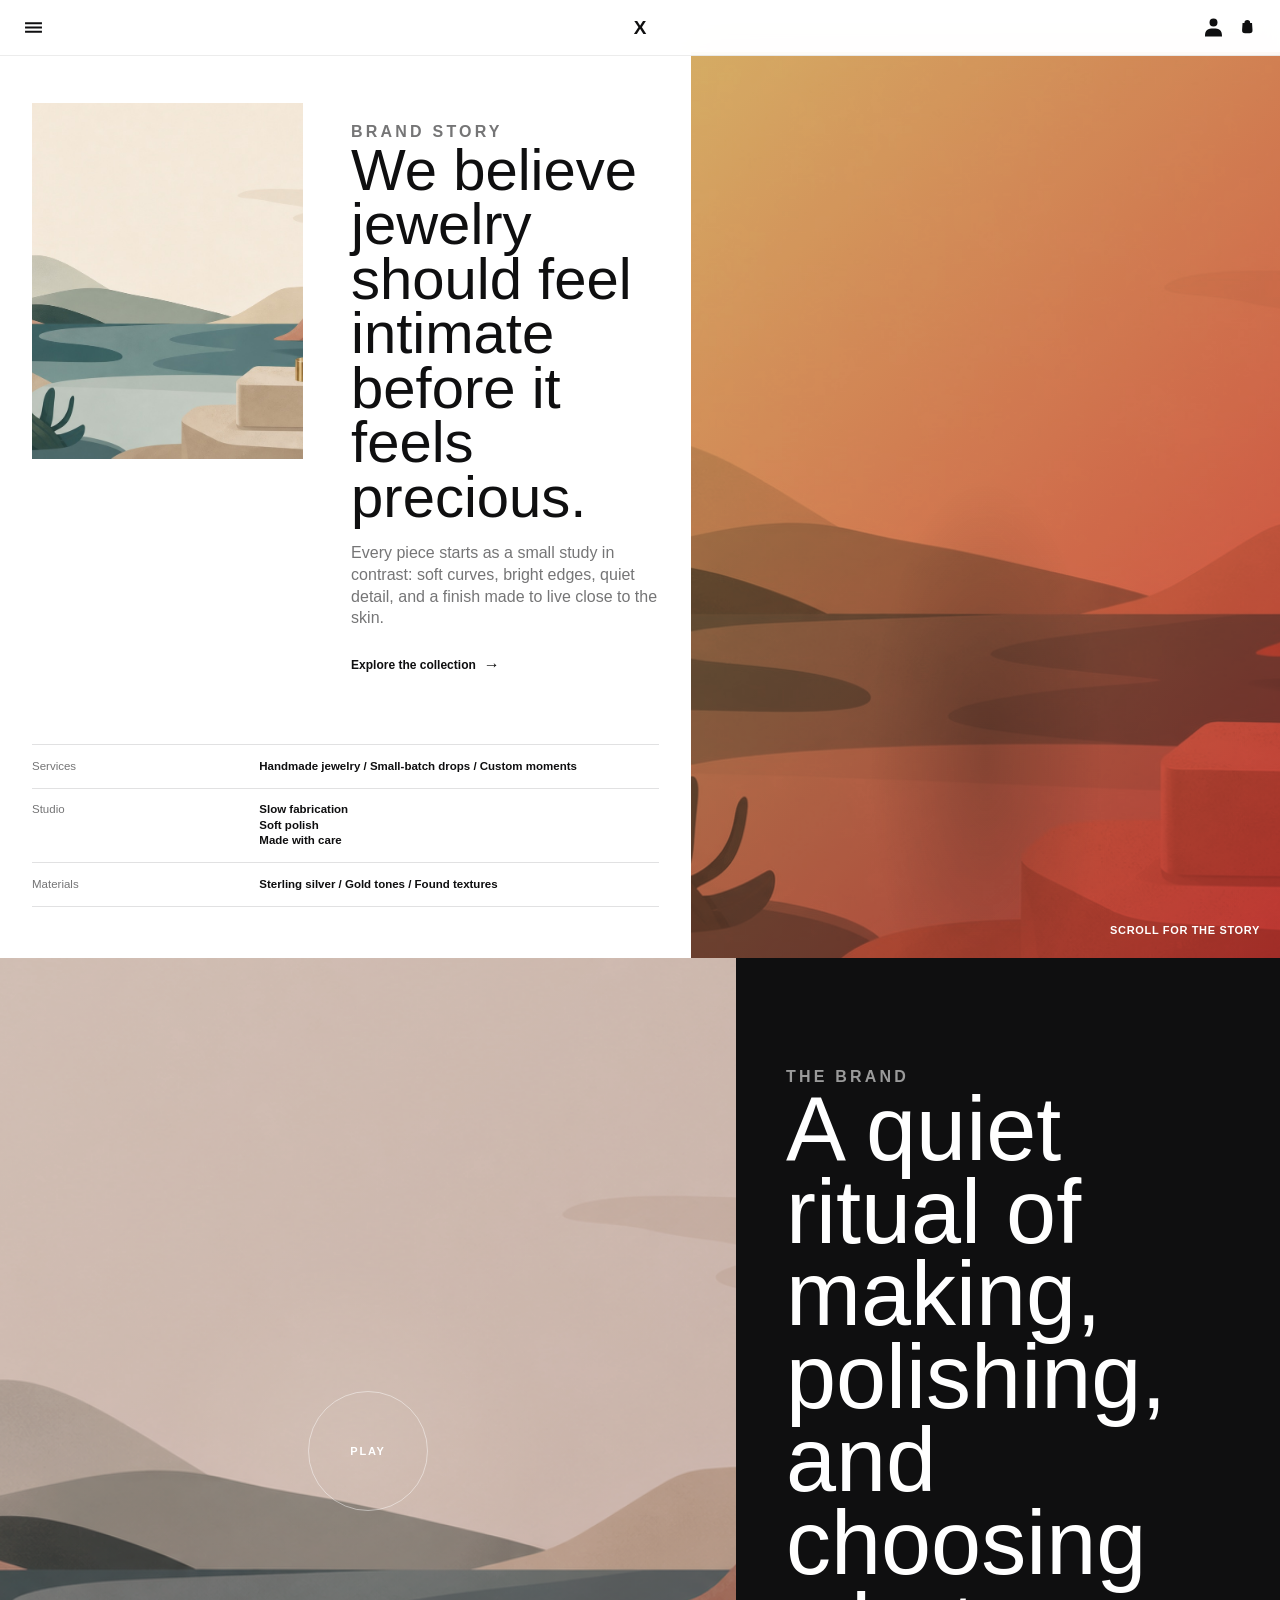
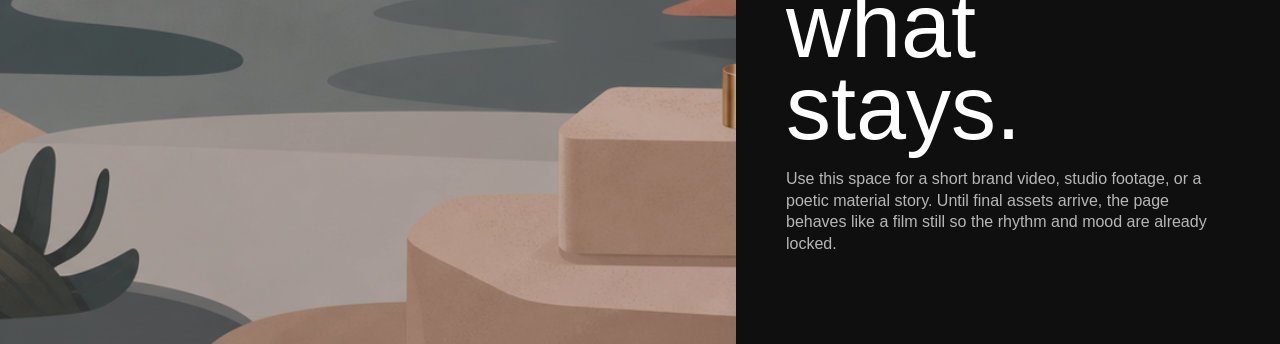
==== commit 550088e8: "ื" ====
--- a/preview/about-preview.html
+++ b/preview/about-preview.html
@@ -45,7 +45,6 @@
               <a href="collection-preview.html">Collection</a>
               <a href="about-preview.html">About</a>
               <a href="contact-preview.html">Contact</a>
-              <a href="sign-in-preview.html">Sign in</a>
               <a href="cart-preview.html">Cart</a>
             </div>
           </div>
--- a/assets/cinelin-pages.css
+++ b/assets/cinelin-pages.css
@@ -66,7 +66,9 @@
 }
 
 .cinelin-page::before {
-  background: rgb(var(--cinelin-home-background) / 0.68);
+  background: rgb(var(--cinelin-home-background) / 0.56);
+  backdrop-filter: blur(0.7rem) saturate(0.86);
+  -webkit-backdrop-filter: blur(0.7rem) saturate(0.86);
   content: "";
   inset: 0;
   opacity: 0;
@@ -121,67 +123,71 @@
 }
 
 .cinelin-page__menu-list {
-  align-content: space-between;
-  background: rgb(var(--cinelin-home-panel));
-  border-inline-end: 0.1rem solid rgb(var(--cinelin-home-ink) / 0.08);
-  box-shadow: 1.2rem 0 4rem rgb(var(--cinelin-home-shadow) / 0.06);
-  display: grid;
-  gap: 3rem;
-  inline-size: min(24rem, 78vw);
+  align-content: start;
+  background: transparent;
+  border-inline-end: 0;
+  box-shadow: none;
+  display: grid;
+  gap: 0;
+  inline-size: min(42.5rem, 84vw);
   inset-block: 0;
   inset-inline-start: 0;
-  padding: 8rem 1.4rem 1.4rem;
+  padding: 15.2rem 1rem 1.4rem;
   position: fixed;
   transform: translateX(-100%);
   transition: transform 520ms cubic-bezier(0.22, 1, 0.36, 1);
   z-index: 10;
 }
 
+.cinelin-page__menu-list::before {
+  background: rgb(var(--cinelin-home-panel) / 0.72);
+  backdrop-filter: blur(1.4rem) saturate(1.18);
+  -webkit-backdrop-filter: blur(1.4rem) saturate(1.18);
+  content: "";
+  height: 16.4rem;
+  inline-size: min(42.5rem, 84vw);
+  inset: 0 auto auto 0;
+  position: fixed;
+  z-index: -1;
+}
+
 .cinelin-page.is-menu-open .cinelin-page__menu-list {
   transform: translateX(0);
 }
 
 .cinelin-page__menu-nav {
   display: grid;
-  gap: 0.24rem;
+  gap: 0.14rem;
+  justify-items: start;
 }
 
 .cinelin-page__menu-list a {
   color: rgb(var(--cinelin-home-ink));
   display: block;
-  border-radius: 0.4rem;
-  font-size: 2rem;
-  font-weight: 700;
+  border-radius: 0;
+  font-size: clamp(3.2rem, 3vw, 4.2rem);
+  font-weight: 800;
   isolation: isolate;
-  line-height: 1.12;
+  line-height: 1.05;
   min-width: 0;
   overflow: hidden;
   overflow-wrap: anywhere;
-  padding: 0.5rem 0.55rem 0.56rem;
+  padding: 0.24rem 0;
   position: relative;
   text-decoration: none;
+  text-shadow: 0 0 0.01rem rgb(var(--cinelin-home-ink));
   transition:
-    color 220ms ease,
     transform 260ms cubic-bezier(0.22, 1, 0.36, 1);
-  width: 100%;
+  width: auto;
 }
 
 .cinelin-page__menu-list a::before {
-  background: rgb(var(--cinelin-home-ink));
-  border-radius: inherit;
-  content: "";
-  inset: 0;
-  position: absolute;
-  transform: scaleX(0);
-  transform-origin: left center;
-  transition: transform 260ms cubic-bezier(0.22, 1, 0.36, 1);
-  z-index: -1;
+  display: none;
 }
 
 .cinelin-page__menu-list a:hover,
 .cinelin-page__menu-list a:focus-visible {
-  color: rgb(var(--cinelin-home-panel));
-  transform: translateX(0.8rem);
+  transform: translateX(0.45rem);
 }
 
 .cinelin-page__menu-list a:hover::before,
@@ -725,13 +731,13 @@
   }
 
   .cinelin-page__menu-list {
-    inline-size: min(20rem, 76vw);
-    padding: 6.8rem 1rem 1rem;
+    inline-size: min(42.5rem, 84vw);
+    padding: 15.2rem 1rem 1.4rem;
   }
 
   .cinelin-page__menu-list a {
-    font-size: 1.55rem;
-    line-height: 1.08;
+    font-size: clamp(2.6rem, 9vw, 3.6rem);
+    line-height: 1.05;
   }
 
   .cinelin-page__hero {
@@ -1646,23 +1652,23 @@
 }
 
 .cinelin-page__menu-list {
-  background: rgb(var(--cinelin-home-panel));
-  inline-size: min(38rem, 88vw);
-  padding: 7.4rem 1.8rem 1.8rem;
+  background: transparent;
+  inline-size: min(42.5rem, 84vw);
+  padding: 15.2rem 1rem 1.4rem;
 }
 
 .cinelin-page__menu-nav {
-  gap: 0;
+  gap: 0.14rem;
 }
 
 .cinelin-page__menu-list a {
-  border-block-end: 0.1rem solid rgb(var(--cinelin-home-ink) / 0.1);
+  border-block-end: 0;
   border-radius: 0;
-  font-size: clamp(2.4rem, 8vw, 4.8rem);
-  font-weight: 700;
-  line-height: 0.95;
-  padding: 1.2rem 0;
-  text-transform: uppercase;
+  font-size: clamp(3.2rem, 3vw, 4.2rem);
+  font-weight: 800;
+  line-height: 1.05;
+  padding: 0.24rem 0;
+  text-transform: none;
 }
 
 .cinelin-page__menu-list a::before {
@@ -1671,8 +1677,8 @@
 
 .cinelin-page__menu-list a:hover,
 .cinelin-page__menu-list a:focus-visible {
-  color: rgb(var(--cinelin-home-muted));
-  transform: translateX(0.8rem);
+  color: rgb(var(--cinelin-home-ink));
+  transform: translateX(0.45rem);
 }
 
 .cinelin-page__retail-hero {
@@ -2456,58 +2462,50 @@
 }
 
 .cinelin-page__menu-list {
-  align-content: space-between;
-  background: rgb(var(--cinelin-home-panel));
-  border-inline-end: 0.1rem solid rgb(var(--cinelin-home-ink) / 0.08);
-  box-shadow: 1.2rem 0 4rem rgb(var(--cinelin-home-shadow) / 0.06);
-  gap: 3rem;
-  inline-size: min(24rem, 78vw);
-  padding: 8rem 1.4rem 1.4rem;
+  align-content: start;
+  background: transparent;
+  border-inline-end: 0;
+  box-shadow: none;
+  gap: 0;
+  inline-size: min(42.5rem, 84vw);
+  padding: 15.2rem 1rem 1.4rem;
   transition: transform 520ms cubic-bezier(0.22, 1, 0.36, 1);
 }
 
 .cinelin-page__menu-nav {
-  gap: 0.24rem;
+  gap: 0.14rem;
+  justify-items: start;
 }
 
 .cinelin-page__menu-list a {
   border-block-end: 0;
-  border-radius: 0.4rem;
-  font-size: 2rem;
+  border-radius: 0;
+  font-size: clamp(3.2rem, 3vw, 4.2rem);
+  font-weight: 800;
   isolation: isolate;
-  line-height: 1.12;
+  line-height: 1.05;
   overflow: hidden;
-  padding: 0.5rem 0.55rem 0.56rem;
+  padding: 0.24rem 0;
   text-transform: none;
 }
 
 .cinelin-page__menu-list a::before,
 .cinelin-page__menu-list a::after {
-  border-radius: inherit;
-  content: "";
-  inset: 0;
-  position: absolute;
-  z-index: -1;
+  display: none;
 }
 
 .cinelin-page__menu-list a::before {
-  background: rgb(var(--cinelin-home-ink));
-  display: block;
-  transform: scaleX(0);
-  transform-origin: left center;
-  transition: transform 260ms cubic-bezier(0.22, 1, 0.36, 1);
+  display: none;
 }
 
 .cinelin-page__menu-list a::after {
-  background: linear-gradient(115deg, rgb(var(--cinelin-home-panel) / 0), rgb(var(--cinelin-home-panel) / 0.42), rgb(var(--cinelin-home-panel) / 0));
-  inset-inline: -60%;
-  transform: translateX(-120%);
+  display: none;
 }
 
 .cinelin-page__menu-list a:hover,
 .cinelin-page__menu-list a:focus-visible {
-  color: rgb(var(--cinelin-home-panel));
-  transform: translateX(0.8rem);
+  color: rgb(var(--cinelin-home-ink));
+  transform: translateX(0.45rem);
 }
 
 .cinelin-page__menu-list a:hover::before,
@@ -2542,13 +2540,13 @@
   }
 
   .cinelin-page__menu-list {
-    inline-size: min(20rem, 76vw);
-    padding: 6.8rem 1rem 1rem;
+    inline-size: min(42.5rem, 84vw);
+    padding: 15.2rem 1rem 1.4rem;
   }
 
   .cinelin-page__menu-list a {
-    font-size: 1.55rem;
-    line-height: 1.08;
+    font-size: clamp(2.6rem, 9vw, 3.6rem);
+    line-height: 1.05;
   }
 }
 
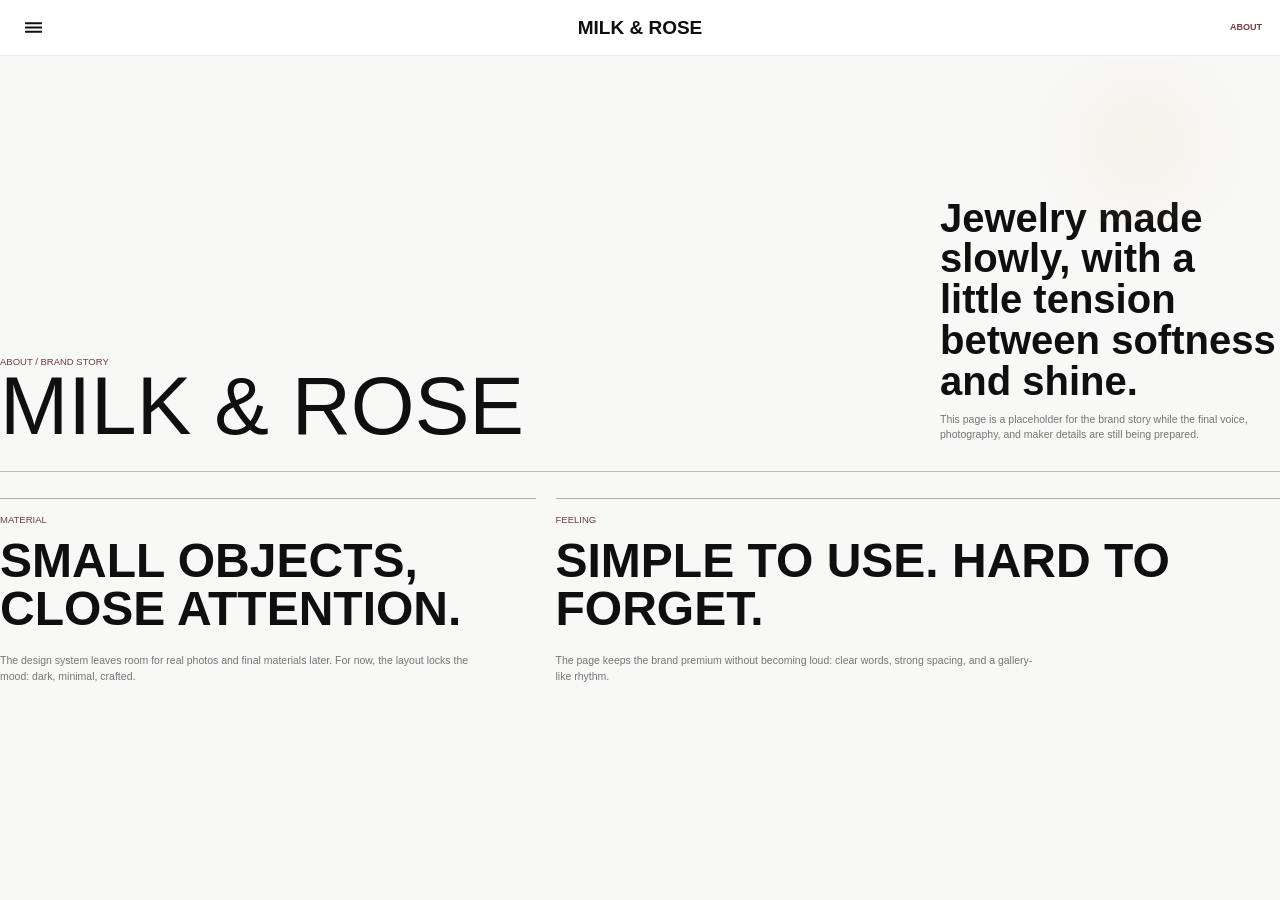
==== commit ab0dca35: "Add cart to prototype preview" ====
--- a/preview/about-preview.html
+++ b/preview/about-preview.html
@@ -3,7 +3,7 @@
   <head>
     <meta charset="utf-8">
     <meta name="viewport" content="width=device-width,initial-scale=1">
-    <title>X About Preview</title>
+    <title>Milk & Rose About Preview</title>
     <link rel="stylesheet" href="../assets/cinelin-tokens.css">
     <link rel="stylesheet" href="../assets/cinelin-pages.css">
     <script src="../assets/cinelin-pages.js" defer></script>
@@ -16,90 +16,50 @@
     <section class="cinelin-page cinelin-page--about" data-cinelin-page>
       <div class="cinelin-page__shell">
         <nav class="cinelin-page__topline" aria-label="Page navigation">
-          <div class="cinelin-page__left-actions">
-            <button class="cinelin-page__menu-button" type="button" data-cinelin-menu-toggle aria-controls="CinelinPageMenu-preview" aria-expanded="false">
-              <span class="visually-hidden">Open menu</span>
-              <svg viewBox="0 0 18 16" aria-hidden="true"><path fill="currentColor" d="M1 3h16v2H1zm0 4h16v2H1zm0 4h16v2H1z"/></svg>
-            </button>
-          </div>
-          <nav class="cinelin-page__topnav" aria-label="Primary navigation">
-            <a href="about-preview.html">Maker</a>
-            <a href="collection-preview.html">Collection</a>
-            <a href="about-preview.html">About</a>
-            <a href="contact-preview.html">Contact</a>
-          </nav>
-          <a class="cinelin-page__topline-brand" href="homepage-preview.html">X</a>
+          <button class="cinelin-page__menu-button" type="button" data-cinelin-menu-toggle aria-controls="CinelinPageMenu-preview" aria-expanded="false">
+            <span class="visually-hidden">Open menu</span>
+            <svg viewBox="0 0 18 16" aria-hidden="true"><path fill="currentColor" d="M1 3h16v2H1zm0 4h16v2H1zm0 4h16v2H1z"/></svg>
+          </button>
+          <a class="cinelin-page__topline-brand" href="homepage-preview.html">Milk &amp; Rose</a>
           <div class="cinelin-page__actions">
-            <a class="cinelin-page__utility-link" href="collection-preview.html">Shop</a>
-            <a class="cinelin-page__icon-button" href="sign-in-preview.html" aria-label="Account">
-              <svg viewBox="0 0 18 19" aria-hidden="true"><path fill="currentColor" d="M9 .5a4 4 0 1 1 0 8 4 4 0 0 1 0-8Zm0 10c5.7 0 8.5 1.6 8.5 7.5v.5H.5V18c0-5.9 2.8-7.5 8.5-7.5Z"/></svg>
-            </a>
-            <a class="cinelin-page__icon-button" href="cart-preview.html" aria-label="Cart">
-              <svg class="icon-cart" viewBox="0 0 40 40" aria-hidden="true"><path fill="currentColor" d="M20.5 6.5a4.75 4.75 0 0 0-4.75 4.75v.56h-3.16l-.77 11.6a5 5 0 0 0 4.99 5.34h7.38a5 5 0 0 0 4.99-5.33l-.77-11.6h-3.16v-.57A4.75 4.75 0 0 0 20.5 6.5Z"/></svg>
-            </a>
+            <span class="cinelin-page__topline-meta">About</span>
           </div>
           <div class="cinelin-page__menu-list" id="CinelinPageMenu-preview" data-cinelin-menu>
             <div class="cinelin-page__menu-nav">
               <a href="homepage-preview.html">Home</a>
-              <a href="about-preview.html">Maker</a>
+              <a href="#">Product</a>
+              <a href="#">Maker</a>
               <a href="collection-preview.html">Collection</a>
               <a href="about-preview.html">About</a>
+              <a href="cart-preview.html">Cart</a>
               <a href="contact-preview.html">Contact</a>
-              <a href="cart-preview.html">Cart</a>
             </div>
           </div>
         </nav>
 
-        <header class="cinelin-about-layout">
-          <div class="cinelin-about-layout__left">
-            <div class="cinelin-about-layout__intro">
-              <div class="cinelin-about-layout__thumb">
-                <img src="../assets/cinelin-collection-hero.jpg" alt="Soft editorial jewelry detail">
-              </div>
-              <div class="cinelin-about-layout__copy">
-                <p class="cinelin-about-layout__kicker">Brand story</p>
-                <h1>We believe jewelry should feel intimate before it feels precious.</h1>
-                <p>Every piece starts as a small study in contrast: soft curves, bright edges, quiet detail, and a finish made to live close to the skin.</p>
-                <a href="collection-preview.html" class="cinelin-about-layout__link">
-                  Explore the collection
-                  <span aria-hidden="true">&rarr;</span>
-                </a>
-              </div>
-            </div>
-
-            <dl class="cinelin-about-layout__details">
-              <div>
-                <dt>Services</dt>
-                <dd>Handmade jewelry / Small-batch drops / Custom moments</dd>
-              </div>
-              <div>
-                <dt>Studio</dt>
-                <dd>Slow fabrication<br>Soft polish<br>Made with care</dd>
-              </div>
-              <div>
-                <dt>Materials</dt>
-                <dd>Sterling silver / Gold tones / Found textures</dd>
-              </div>
-            </dl>
+        <header class="cinelin-page__hero">
+          <div>
+            <p class="cinelin-page__kicker">About / Brand story</p>
+            <h1 class="cinelin-page__title">Milk & Rose</h1>
           </div>
-
-          <div class="cinelin-about-layout__right" aria-label="Editorial model image for the X brand">
-            <img src="../assets/cinelin-collection-hero.jpg" alt="Editorial model image for the X brand">
-            <span>Scroll for the story</span>
+          <div>
+            <p class="cinelin-page__intro">Jewelry made slowly, with a little tension between softness and shine.</p>
+            <p class="cinelin-page__copy">This page is a placeholder for the brand story while the final voice, photography, and maker details are still being prepared.</p>
           </div>
         </header>
 
-        <section class="cinelin-about-film" aria-labelledby="CinelinAboutFilm-preview">
-          <div class="cinelin-about-film__media">
-            <img src="../assets/cinelin-collection-hero.png" alt="Brand film preview">
-            <span class="cinelin-about-film__play" aria-hidden="true">Play</span>
-          </div>
-          <div class="cinelin-about-film__copy">
-            <p class="cinelin-about-layout__kicker">The brand</p>
-            <h2 id="CinelinAboutFilm-preview">A quiet ritual of making, polishing, and choosing what stays.</h2>
-            <p>Use this space for a short brand video, studio footage, or a poetic material story. Until final assets arrive, the page behaves like a film still so the rhythm and mood are already locked.</p>
-          </div>
-        </section>
+        <div class="cinelin-story">
+          <article class="cinelin-story__panel">
+            <p class="cinelin-page__eyebrow">Material</p>
+            <h2 class="cinelin-story__title">Small objects, close attention.</h2>
+            <p class="cinelin-page__copy">The design system leaves room for real photos and final materials later. For now, the layout locks the mood: dark, minimal, crafted.</p>
+          </article>
+          <article class="cinelin-story__panel">
+            <p class="cinelin-page__eyebrow">Feeling</p>
+            <h2 class="cinelin-story__title">Simple to use. Hard to forget.</h2>
+            <p class="cinelin-page__copy">The page keeps the brand premium without becoming loud: clear words, strong spacing, and a gallery-like rhythm.</p>
+          </article>
+        </div>
       </div>
     </section>
   </body>
--- a/assets/cinelin-tokens.css
+++ b/assets/cinelin-tokens.css
@@ -24,15 +24,20 @@
   --cinelin-home-green: 88 177 149;
   --cinelin-home-pink: 235 178 188;
   --cinelin-home-gold: 219 183 111;
-  --cinelin-home-font: "Helvetica Neue", Helvetica, Arial, sans-serif;
+  --cinelin-unified-font: "Helvetica Neue", Helvetica, Arial, sans-serif;
+  --cinelin-home-font: var(--cinelin-unified-font);
+  --font-body-family: var(--cinelin-unified-font);
+  --font-body-style: normal;
+  --font-heading-family: var(--cinelin-unified-font);
+  --font-heading-style: normal;
   --cinelin-entry-background: 5 3 3;
   --cinelin-entry-screen: 72 9 12;
   --cinelin-entry-screen-deep: 32 3 5;
   --cinelin-entry-frame: 102 57 57;
   --cinelin-entry-gold: 232 211 158;
   --cinelin-entry-copy: 180 157 158;
-  --cinelin-font-body: Consolas, "Courier New", "Nimbus Mono PS", "Courier", monospace;
-  --cinelin-font-copy: Consolas, "Courier New", "Nimbus Mono PS", "Courier", monospace;
-  --cinelin-font-heading: "Eldra", "Garamond", "Times New Roman", serif;
-  --cinelin-font-wordmark: "Ketsiyo Regular", Didot, "Bodoni 72", "Bodoni 72 Smallcaps", Georgia, serif;
+  --cinelin-font-body: var(--cinelin-unified-font);
+  --cinelin-font-copy: var(--cinelin-unified-font);
+  --cinelin-font-heading: var(--cinelin-unified-font);
+  --cinelin-font-wordmark: var(--cinelin-unified-font);
 }
--- a/assets/cinelin-pages.css
+++ b/assets/cinelin-pages.css
@@ -2044,15 +2044,42 @@
 }
 
 .cinelin-contact-layout__form .cinelin-contact__field {
-  background: rgb(var(--cinelin-home-panel));
-  border-color: rgb(var(--cinelin-home-ink) / 0.22);
+  background:
+    linear-gradient(rgb(var(--cinelin-home-ink)), rgb(var(--cinelin-home-ink))) 0 100% / 0 0.12rem no-repeat,
+    linear-gradient(rgb(var(--cinelin-home-ink) / 0.22), rgb(var(--cinelin-home-ink) / 0.22)) 0 100% / 100% 0.1rem no-repeat;
+  border: 0;
   border-radius: 0;
+  box-shadow: none;
   font-size: clamp(1.6rem, 2vw, 2.2rem);
   min-height: 6rem;
+  padding: 1.2rem 0;
+  transition:
+    background-size 260ms cubic-bezier(0.22, 1, 0.36, 1),
+    color 180ms ease;
+}
+
+.cinelin-contact-layout__form .cinelin-contact__field::placeholder {
+  color: rgb(var(--cinelin-home-muted) / 0.72);
+  opacity: 1;
+}
+
+.cinelin-contact-layout__form .cinelin-contact__field:hover {
+  background-size:
+    100% 0.12rem,
+    100% 0.1rem;
+}
+
+.cinelin-contact-layout__form .cinelin-contact__field:focus,
+.cinelin-contact-layout__form .cinelin-contact__field:focus-visible {
+  background-size:
+    100% 0.14rem,
+    100% 0.1rem;
+  outline: 0;
 }
 
 .cinelin-contact-layout__form textarea.cinelin-contact__field {
   min-height: 15rem;
+  resize: vertical;
 }
 
 .cinelin-contact-layout__form .cinelin-page__button {
@@ -2165,6 +2192,22 @@
   text-transform: uppercase;
 }
 
+.cinelin-cart__empty {
+  border-block-end: 0.1rem solid rgb(var(--cinelin-home-ink) / 0.12);
+  display: grid;
+  gap: 1rem;
+  padding-block: clamp(2.6rem, 6vw, 6rem);
+}
+
+.cinelin-cart__empty-title {
+  font-size: clamp(2.8rem, 8vw, 6.8rem);
+  font-weight: 700;
+  letter-spacing: 0;
+  line-height: 0.92;
+  margin: 0;
+  text-transform: uppercase;
+}
+
 .cinelin-cart__item {
   grid-template-columns: 7.2rem minmax(0, 1fr);
 }
@@ -2209,8 +2252,29 @@
 
 .cinelin-page--cart .cinelin-cart__summary,
 .cinelin-page--cart .cinelin-cart__item {
-  gap: 0.9rem;
+  border-block-end-color: rgb(var(--cinelin-home-ink) / 0.12);
+  gap: 1rem;
   padding-block: clamp(1.8rem, 3vw, 3rem);
+}
+
+.cinelin-page--cart .cinelin-cart--empty .cinelin-cart__summary {
+  align-content: start;
+}
+
+.cinelin-page--cart .cinelin-cart__summary {
+  border-block-start: 0.1rem solid rgb(var(--cinelin-home-ink) / 0.12);
+}
+
+.cinelin-page--cart .cinelin-cart__item {
+  grid-template-columns: 6.4rem minmax(0, 1fr);
+}
+
+.cinelin-page--cart .cinelin-cart__media {
+  background:
+    radial-gradient(ellipse at 50% 74%, rgb(var(--cinelin-home-shadow) / 0.1), rgb(var(--cinelin-home-surface) / 0) 34%),
+    linear-gradient(180deg, rgb(var(--cinelin-home-panel) / 0.4), rgb(var(--cinelin-home-surface) / 0));
+  border: 0;
+  border-block-end: 0.1rem solid rgb(var(--cinelin-home-ink) / 0.18);
 }
 
 .cinelin-page--cart .cinelin-cart__actions {
@@ -2219,10 +2283,28 @@
 
 .cinelin-page--cart .cinelin-page__button,
 .cinelin-page--cart .cinelin-cart__checkout {
+  background:
+    linear-gradient(rgb(var(--cinelin-home-ink)), rgb(var(--cinelin-home-ink))) left bottom / 0 0.1rem no-repeat,
+    linear-gradient(rgb(var(--cinelin-home-ink) / 0.22), rgb(var(--cinelin-home-ink) / 0.22)) left bottom / 100% 0.1rem no-repeat;
+  border: 0;
+  color: rgb(var(--cinelin-home-ink));
   font-size: 0.9rem;
   letter-spacing: 0.1em;
   min-height: 3.8rem;
-  padding-inline: 1.2rem;
+  padding-inline: 0;
+  transition:
+    background-size 220ms ease,
+    color 220ms ease;
+}
+
+.cinelin-page--cart .cinelin-page__button:hover,
+.cinelin-page--cart .cinelin-page__button:focus-visible,
+.cinelin-page--cart .cinelin-cart__checkout:hover,
+.cinelin-page--cart .cinelin-cart__checkout:focus-visible {
+  background-size:
+    100% 0.14rem,
+    100% 0.1rem;
+  color: rgb(var(--cinelin-home-ink));
 }
 
 .cinelin-auth--login {
@@ -2342,6 +2424,7 @@
   .cinelin-retail-grid .cinelin-story__panel,
   .cinelin-contact__aside,
   .cinelin-auth__panel,
+  .cinelin-cart__empty,
   .cinelin-cart__item {
     border-inline-end: 0.1rem solid rgb(var(--cinelin-home-ink) / 0.1);
     padding-inline-end: 2rem;
@@ -3165,3 +3248,213 @@
   backdrop-filter: none;
   -webkit-backdrop-filter: none;
 }
+
+.cinelin-page__button,
+.cinelin-page__button:hover,
+.cinelin-page__button:focus-visible,
+.cinelin-page__button:active,
+.cinelin-product .shopify-payment-button__button,
+.cinelin-product .shopify-payment-button__button:hover,
+.cinelin-product .shopify-payment-button__button:focus-visible,
+.cinelin-product .shopify-payment-button__button:active {
+  box-shadow: none !important;
+}
+
+.cinelin-preview-cart-open {
+  overflow: hidden;
+}
+
+.cinelin-preview-cart {
+  background: rgb(var(--cinelin-home-ink) / 0.42);
+  backdrop-filter: blur(0.22rem);
+  -webkit-backdrop-filter: blur(0.22rem);
+  display: flex;
+  inset: 0;
+  justify-content: flex-end;
+  opacity: 0;
+  pointer-events: none;
+  position: fixed;
+  transition:
+    opacity 220ms ease,
+    visibility 220ms ease;
+  visibility: hidden;
+  z-index: 90;
+}
+
+.cinelin-page.is-cart-open .cinelin-preview-cart {
+  opacity: 1;
+  pointer-events: auto;
+  visibility: visible;
+}
+
+.cinelin-preview-cart__panel {
+  background: rgb(var(--cinelin-home-panel));
+  color: rgb(var(--cinelin-home-ink));
+  display: grid;
+  grid-template-rows: auto auto 1fr auto auto;
+  height: 100%;
+  max-width: 100vw;
+  transform: translateX(100%);
+  transition: transform 320ms cubic-bezier(0.22, 1, 0.36, 1);
+  width: min(53rem, 100vw);
+}
+
+.cinelin-page.is-cart-open .cinelin-preview-cart__panel {
+  transform: translateX(0);
+}
+
+.cinelin-preview-cart__header {
+  align-items: center;
+  border-bottom: 0.1rem solid rgb(var(--cinelin-home-ink) / 0.12);
+  display: flex;
+  justify-content: space-between;
+  min-height: 6.8rem;
+  padding: 2rem 2.4rem;
+}
+
+.cinelin-preview-cart__header h2 {
+  font-size: 2.2rem;
+  line-height: 1;
+  margin: 0;
+}
+
+.cinelin-preview-cart__close {
+  align-items: center;
+  appearance: none;
+  background: transparent;
+  border: 0;
+  color: inherit;
+  cursor: pointer;
+  display: inline-flex;
+  height: 3.8rem;
+  justify-content: center;
+  padding: 0;
+  width: 3.8rem;
+}
+
+.cinelin-preview-cart__close svg {
+  height: 2rem;
+  width: 2rem;
+}
+
+.cinelin-preview-cart__promo {
+  font-size: 1.25rem;
+  font-weight: 700;
+  margin: 0;
+  padding: 2.4rem;
+  text-align: center;
+  text-transform: uppercase;
+}
+
+.cinelin-preview-cart__item {
+  align-content: start;
+  display: grid;
+  gap: 1.5rem;
+  grid-template-columns: 11rem minmax(0, 1fr);
+  padding: 2.4rem;
+}
+
+.cinelin-preview-cart__model {
+  --cinelin-model-scale: 0.48;
+  align-items: center;
+  aspect-ratio: 1;
+  background:
+    radial-gradient(ellipse at 50% 72%, rgb(var(--cinelin-home-ink) / 0.1), rgb(var(--cinelin-home-panel) / 0) 34%),
+    linear-gradient(180deg, rgb(var(--cinelin-home-surface) / 0.64), rgb(var(--cinelin-home-ink) / 0.03));
+  border-bottom: 0.1rem solid rgb(var(--cinelin-home-ink) / 0.16);
+  display: grid;
+  justify-items: center;
+  overflow: hidden;
+  perspective: 70rem;
+}
+
+.cinelin-preview-cart__copy {
+  align-self: start;
+  display: grid;
+  gap: 0.8rem;
+}
+
+.cinelin-preview-cart__copy h3,
+.cinelin-preview-cart__copy p {
+  margin: 0;
+}
+
+.cinelin-preview-cart__copy h3 {
+  font-size: 1.35rem;
+}
+
+.cinelin-preview-cart__copy p,
+.cinelin-preview-cart__copy a {
+  color: rgb(var(--cinelin-home-ink) / 0.76);
+  font-size: 1.2rem;
+}
+
+.cinelin-preview-cart__quantity {
+  align-items: center;
+  border: 0.1rem solid rgb(var(--cinelin-home-ink) / 0.16);
+  display: inline-grid;
+  grid-template-columns: 3.6rem 3.6rem 3.6rem;
+  justify-self: start;
+  min-height: 3.8rem;
+  text-align: center;
+}
+
+.cinelin-preview-cart__quantity button {
+  appearance: none;
+  background: transparent;
+  border: 0;
+  color: inherit;
+  cursor: pointer;
+  font: inherit;
+  height: 100%;
+}
+
+.cinelin-preview-cart__trust {
+  border-block: 0.1rem solid rgb(var(--cinelin-home-ink) / 0.12);
+  display: grid;
+  gap: 1rem;
+  grid-template-columns: repeat(3, minmax(0, 1fr));
+  padding: 1.8rem 2.4rem;
+  text-align: center;
+}
+
+.cinelin-preview-cart__trust span {
+  display: grid;
+  gap: 0.25rem;
+}
+
+.cinelin-preview-cart__trust strong {
+  font-size: 1.05rem;
+  line-height: 1.15;
+}
+
+.cinelin-preview-cart__trust small {
+  color: rgb(var(--cinelin-home-ink) / 0.66);
+  font-size: 0.95rem;
+  line-height: 1.2;
+}
+
+.cinelin-preview-cart__summary {
+  display: grid;
+  gap: 1rem;
+  padding: 1.8rem 2.4rem 2.4rem;
+}
+
+.cinelin-preview-cart__summary div {
+  display: flex;
+  font-size: 1.25rem;
+  justify-content: space-between;
+  text-transform: uppercase;
+}
+
+.cinelin-preview-cart__summary a {
+  align-items: center;
+  background: rgb(var(--cinelin-home-ink));
+  color: rgb(var(--cinelin-home-panel));
+  display: inline-flex;
+  font-size: 1.3rem;
+  font-weight: 700;
+  justify-content: center;
+  min-height: 5.6rem;
+  text-decoration: none;
+}
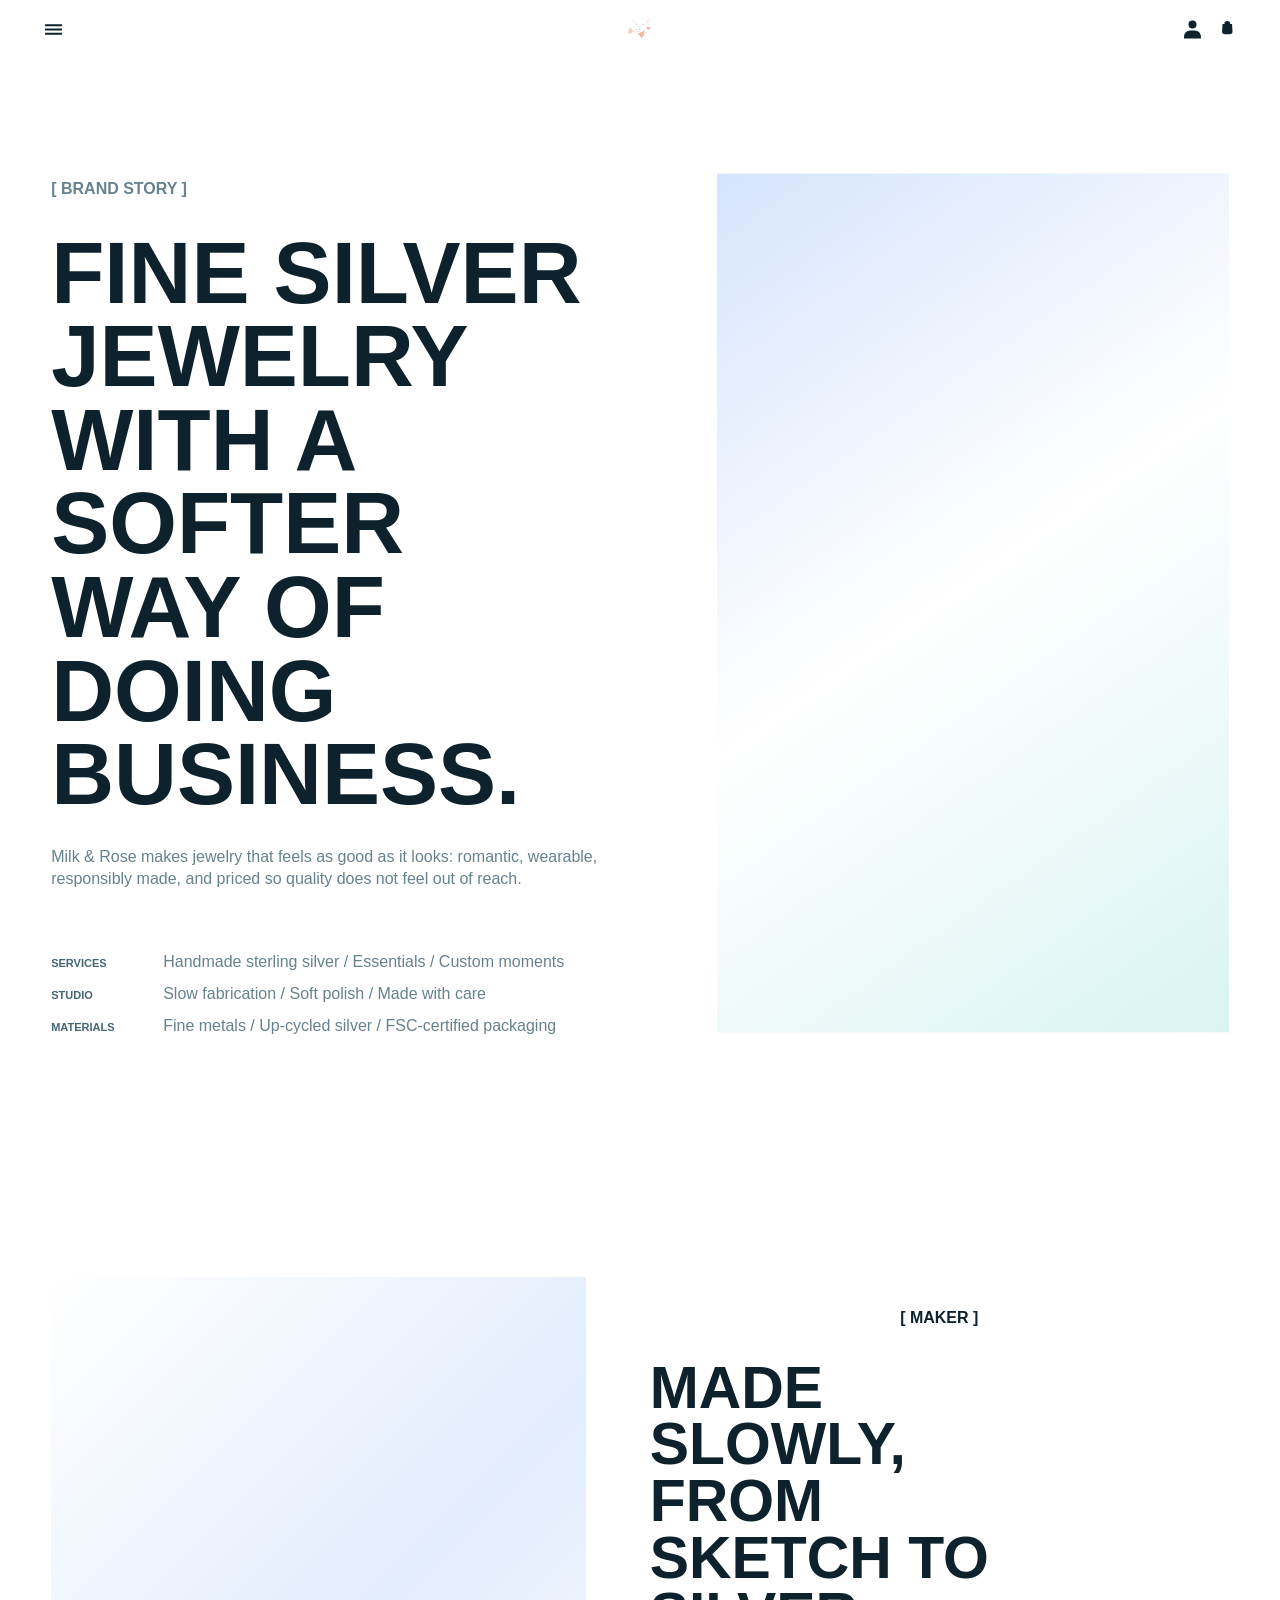
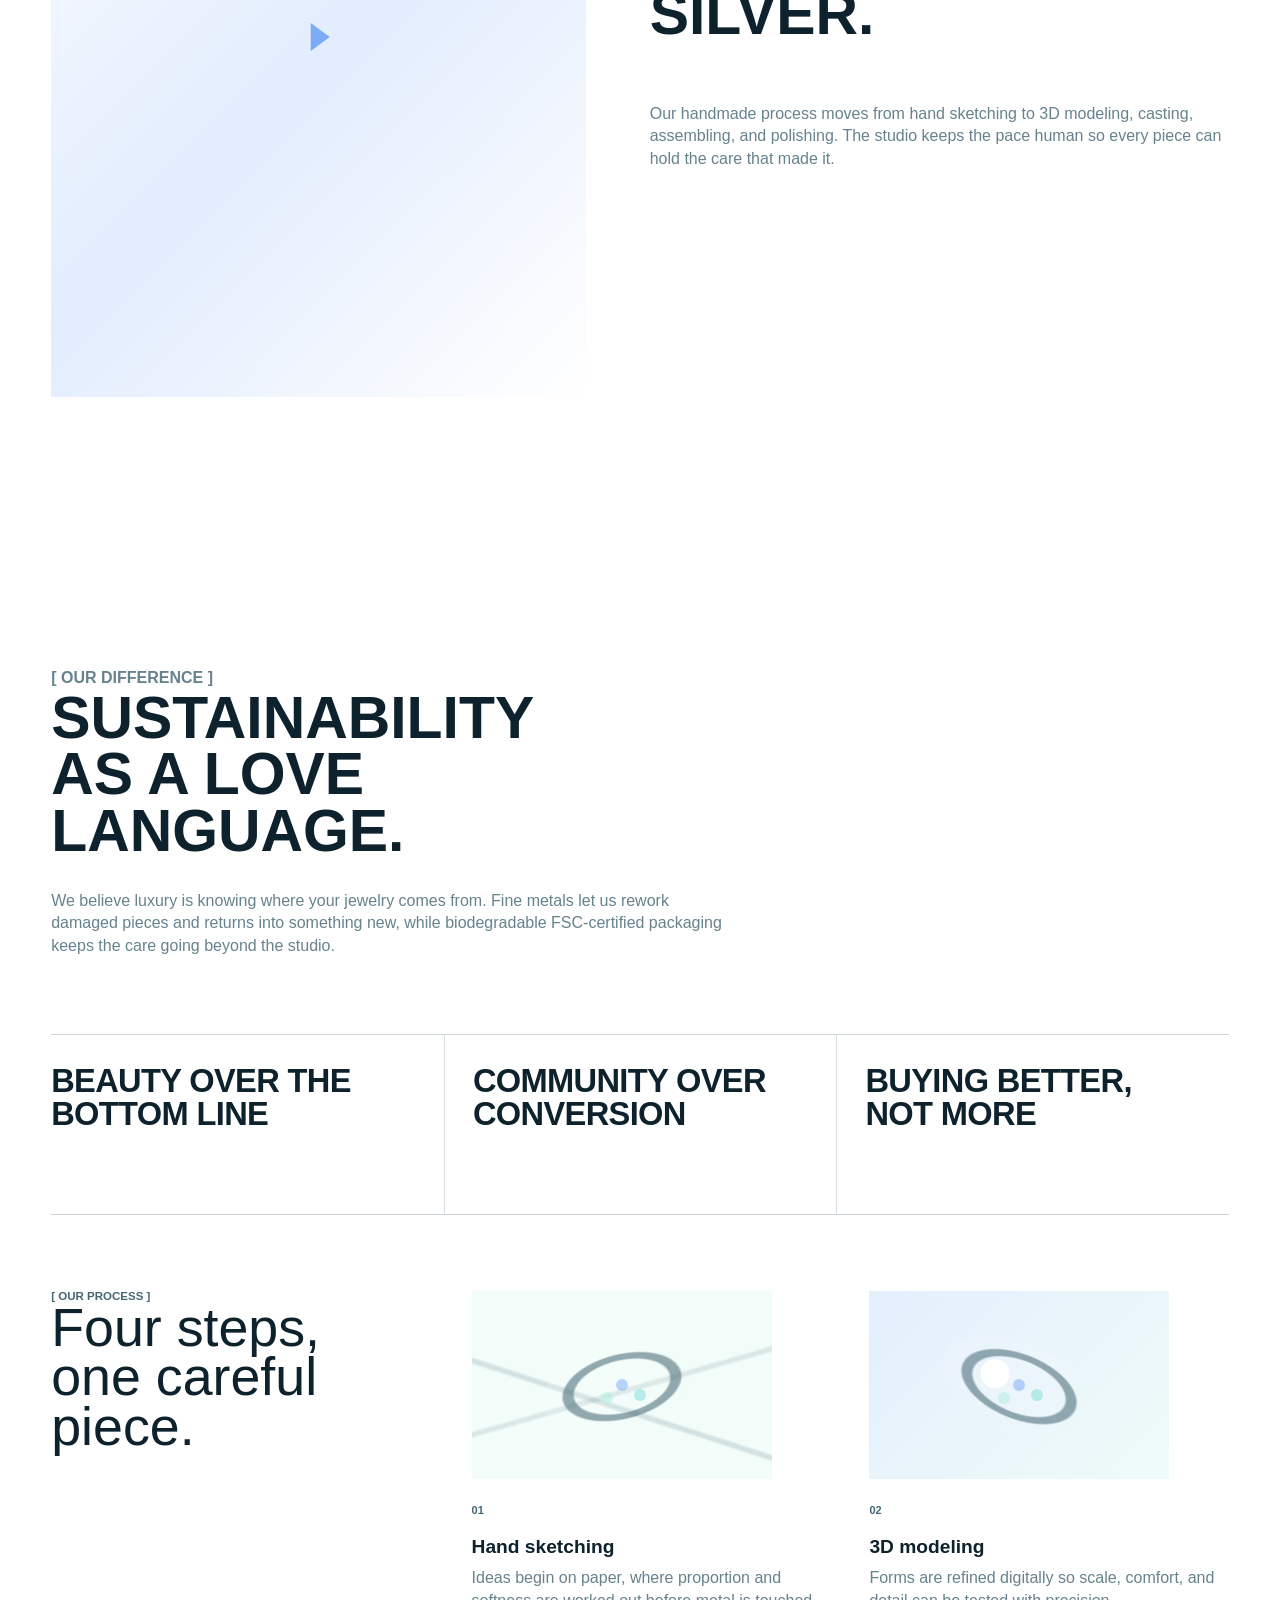
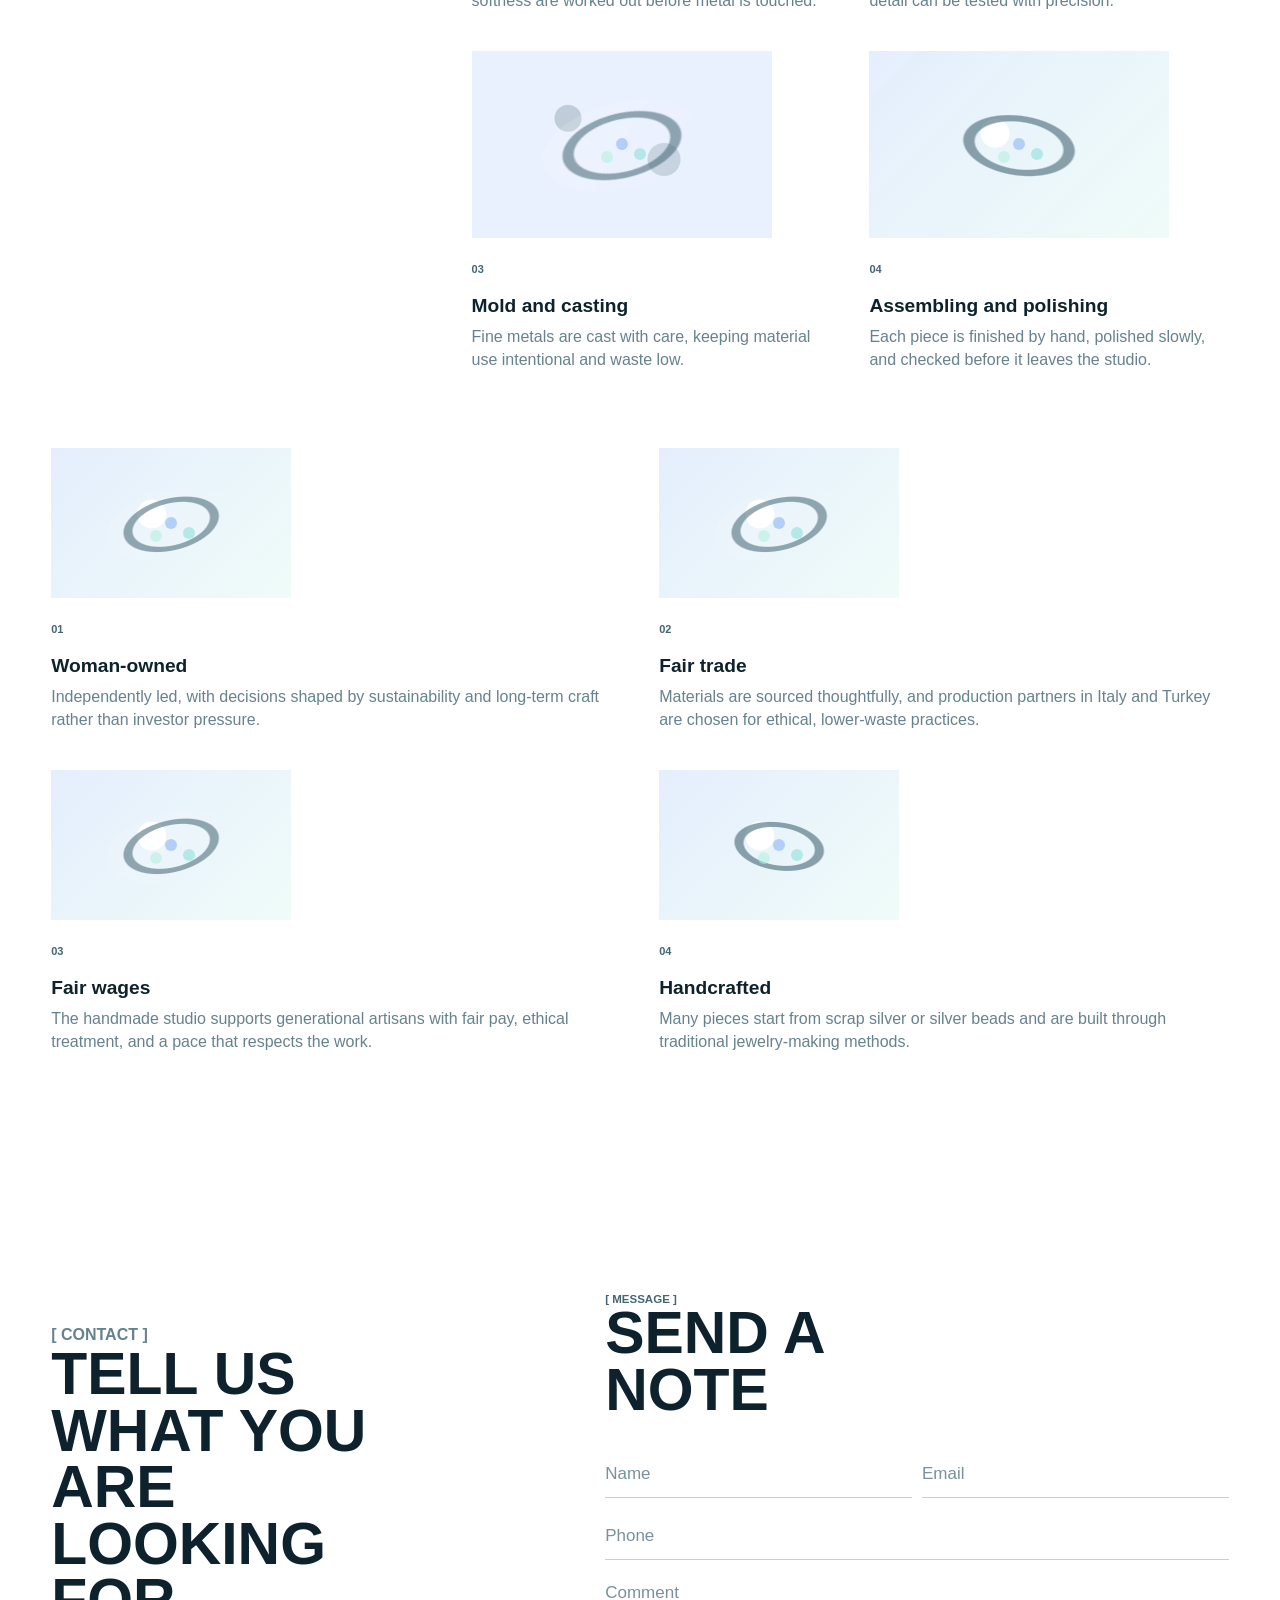
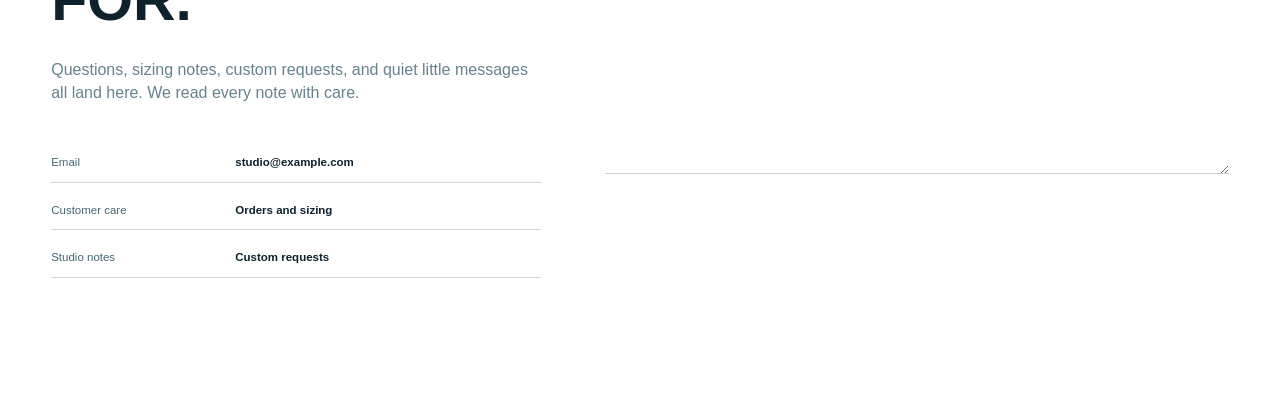
==== commit d0ef87b9: "ใ" ====
--- a/preview/about-preview.html
+++ b/preview/about-preview.html
@@ -3,7 +3,7 @@
   <head>
     <meta charset="utf-8">
     <meta name="viewport" content="width=device-width,initial-scale=1">
-    <title>Milk & Rose About Preview</title>
+    <title>X About Preview</title>
     <link rel="stylesheet" href="../assets/cinelin-tokens.css">
     <link rel="stylesheet" href="../assets/cinelin-pages.css">
     <script src="../assets/cinelin-pages.js" defer></script>
@@ -16,50 +16,157 @@
     <section class="cinelin-page cinelin-page--about" data-cinelin-page>
       <div class="cinelin-page__shell">
         <nav class="cinelin-page__topline" aria-label="Page navigation">
-          <button class="cinelin-page__menu-button" type="button" data-cinelin-menu-toggle aria-controls="CinelinPageMenu-preview" aria-expanded="false">
-            <span class="visually-hidden">Open menu</span>
-            <svg viewBox="0 0 18 16" aria-hidden="true"><path fill="currentColor" d="M1 3h16v2H1zm0 4h16v2H1zm0 4h16v2H1z"/></svg>
-          </button>
-          <a class="cinelin-page__topline-brand" href="homepage-preview.html">Milk &amp; Rose</a>
+          <div class="cinelin-page__left-actions">
+            <button class="cinelin-page__menu-button" type="button" data-cinelin-menu-toggle aria-controls="CinelinPageMenu-preview" aria-expanded="false">
+              <span class="visually-hidden">Open menu</span>
+              <svg viewBox="0 0 18 16" aria-hidden="true"><path fill="currentColor" d="M1 3h16v2H1zm0 4h16v2H1zm0 4h16v2H1z"/></svg>
+            </button>
+          </div>
+          <nav class="cinelin-page__topnav" aria-label="Primary navigation">
+            <a href="collection-preview.html">Collection</a>
+            <a href="about-preview.html">About</a>
+          </nav>
+          <a class="cinelin-page__topline-brand" href="homepage-preview.html" aria-label="Milk N Rose">
+            <img src="../assets/cow%20_1.png" alt="Milk N Rose">
+          </a>
           <div class="cinelin-page__actions">
-            <span class="cinelin-page__topline-meta">About</span>
+            <a class="cinelin-page__utility-link" href="collection-preview.html">Shop</a>
+            <a class="cinelin-page__icon-button" href="sign-in-preview.html" aria-label="Account">
+              <svg viewBox="0 0 18 19" aria-hidden="true"><path fill="currentColor" d="M9 .5a4 4 0 1 1 0 8 4 4 0 0 1 0-8Zm0 10c5.7 0 8.5 1.6 8.5 7.5v.5H.5V18c0-5.9 2.8-7.5 8.5-7.5Z"/></svg>
+            </a>
+            <a class="cinelin-page__icon-button" href="cart-preview.html" aria-label="Cart">
+              <svg class="icon-cart" viewBox="0 0 40 40" aria-hidden="true"><path fill="currentColor" d="M20.5 6.5a4.75 4.75 0 0 0-4.75 4.75v.56h-3.16l-.77 11.6a5 5 0 0 0 4.99 5.34h7.38a5 5 0 0 0 4.99-5.33l-.77-11.6h-3.16v-.57A4.75 4.75 0 0 0 20.5 6.5Z"/></svg>
+            </a>
           </div>
           <div class="cinelin-page__menu-list" id="CinelinPageMenu-preview" data-cinelin-menu>
             <div class="cinelin-page__menu-nav">
               <a href="homepage-preview.html">Home</a>
-              <a href="#">Product</a>
-              <a href="#">Maker</a>
               <a href="collection-preview.html">Collection</a>
               <a href="about-preview.html">About</a>
               <a href="cart-preview.html">Cart</a>
-              <a href="contact-preview.html">Contact</a>
             </div>
           </div>
         </nav>
 
-        <header class="cinelin-page__hero">
-          <div>
-            <p class="cinelin-page__kicker">About / Brand story</p>
-            <h1 class="cinelin-page__title">Milk & Rose</h1>
+        <header class="cinelin-about-layout" data-about-reveal>
+          <div class="cinelin-about-layout__left">
+            <div class="cinelin-about-layout__intro">
+              <div class="cinelin-about-layout__thumb" data-about-reveal data-about-float>
+                <div class="cinelin-about-blank-image" aria-hidden="true"></div>
+              </div>
+              <div class="cinelin-about-layout__copy" data-about-reveal>
+                <p class="cinelin-about-layout__kicker">Brand story</p>
+                <h1>Fine silver jewelry with a softer way of doing business.</h1>
+                <p>Milk & Rose makes jewelry that feels as good as it looks: romantic, wearable, responsibly made, and priced so quality does not feel out of reach.</p>
+                <a href="collection-preview.html" class="cinelin-about-layout__link">
+                  Explore the collection
+                  <span aria-hidden="true">&rarr;</span>
+                </a>
+              </div>
+            </div>
+
+            <dl class="cinelin-about-layout__details">
+              <div data-about-reveal>
+                <dt>Services</dt>
+                <dd>Handmade sterling silver / Essentials / Custom moments</dd>
+              </div>
+              <div data-about-reveal>
+                <dt>Studio</dt>
+                <dd>Slow fabrication / Soft polish / Made with care</dd>
+              </div>
+              <div data-about-reveal>
+                <dt>Materials</dt>
+                <dd>Fine metals / Up-cycled silver / FSC-certified packaging</dd>
+              </div>
+            </dl>
           </div>
-          <div>
-            <p class="cinelin-page__intro">Jewelry made slowly, with a little tension between softness and shine.</p>
-            <p class="cinelin-page__copy">This page is a placeholder for the brand story while the final voice, photography, and maker details are still being prepared.</p>
+
+          <div class="cinelin-about-layout__right" aria-label="Sterling silver rings and necklace styled with rose petals for Milk N Rose" data-about-reveal data-about-float>
+            <div class="cinelin-about-blank-image" aria-hidden="true"></div>
+            <span>Scroll for the story</span>
           </div>
         </header>
 
-        <div class="cinelin-story">
-          <article class="cinelin-story__panel">
-            <p class="cinelin-page__eyebrow">Material</p>
-            <h2 class="cinelin-story__title">Small objects, close attention.</h2>
-            <p class="cinelin-page__copy">The design system leaves room for real photos and final materials later. For now, the layout locks the mood: dark, minimal, crafted.</p>
-          </article>
-          <article class="cinelin-story__panel">
-            <p class="cinelin-page__eyebrow">Feeling</p>
-            <h2 class="cinelin-story__title">Simple to use. Hard to forget.</h2>
-            <p class="cinelin-page__copy">The page keeps the brand premium without becoming loud: clear words, strong spacing, and a gallery-like rhythm.</p>
-          </article>
-        </div>
+        <section class="cinelin-about-film" id="maker" aria-labelledby="CinelinAboutFilm-preview" data-about-reveal>
+          <div class="cinelin-about-film__media" data-about-float>
+            <div class="cinelin-about-film__blank" aria-hidden="true"></div>
+          </div>
+          <div class="cinelin-about-film__copy" data-about-reveal>
+            <p class="cinelin-about-layout__kicker">Maker</p>
+            <h2 id="CinelinAboutFilm-preview">Made slowly, from sketch to silver.</h2>
+            <p>Our handmade process moves from hand sketching to 3D modeling, casting, assembling, and polishing. The studio keeps the pace human so every piece can hold the care that made it.</p>
+          </div>
+        </section>
+
+        <section class="cinelin-about-values" aria-labelledby="CinelinAboutValues-preview" data-about-reveal>
+          <div class="cinelin-about-values__intro" data-about-reveal>
+            <p class="cinelin-about-layout__kicker">Our difference</p>
+            <h2 id="CinelinAboutValues-preview">Sustainability as a love language.</h2>
+            <p>We believe luxury is knowing where your jewelry comes from. Fine metals let us rework damaged pieces and returns into something new, while biodegradable FSC-certified packaging keeps the care going beyond the studio.</p>
+          </div>
+
+          <div class="cinelin-about-values__statement" aria-label="Brand principles" data-about-reveal>
+            <span>Beauty over the bottom line</span>
+            <span>Community over conversion</span>
+            <span>Buying better, not more</span>
+          </div>
+
+          <div class="cinelin-about-process" aria-labelledby="CinelinAboutProcess-preview" data-about-reveal>
+            <div class="cinelin-about-process__heading">
+              <p class="cinelin-about-layout__kicker">Our process</p>
+              <h3 id="CinelinAboutProcess-preview">Four steps, one careful piece.</h3>
+            </div>
+            <ol class="cinelin-about-process__steps">
+              <li><div class="cinelin-about-sample cinelin-about-sample--sketch" aria-hidden="true"></div><span>01</span><strong>Hand sketching</strong><p>Ideas begin on paper, where proportion and softness are worked out before metal is touched.</p></li>
+              <li><div class="cinelin-about-sample cinelin-about-sample--model" aria-hidden="true"></div><span>02</span><strong>3D modeling</strong><p>Forms are refined digitally so scale, comfort, and detail can be tested with precision.</p></li>
+              <li><div class="cinelin-about-sample cinelin-about-sample--cast" aria-hidden="true"></div><span>03</span><strong>Mold and casting</strong><p>Fine metals are cast with care, keeping material use intentional and waste low.</p></li>
+              <li><div class="cinelin-about-sample cinelin-about-sample--polish" aria-hidden="true"></div><span>04</span><strong>Assembling and polishing</strong><p>Each piece is finished by hand, polished slowly, and checked before it leaves the studio.</p></li>
+            </ol>
+          </div>
+
+          <div class="cinelin-about-pillars" aria-label="Milk N Rose pillars" data-about-reveal>
+            <article><div class="cinelin-about-sample cinelin-about-sample--owned" aria-hidden="true"></div><span>01</span><h3>Woman-owned</h3><p>Independently led, with decisions shaped by sustainability and long-term craft rather than investor pressure.</p></article>
+            <article><div class="cinelin-about-sample cinelin-about-sample--trade" aria-hidden="true"></div><span>02</span><h3>Fair trade</h3><p>Materials are sourced thoughtfully, and production partners in Italy and Turkey are chosen for ethical, lower-waste practices.</p></article>
+            <article><div class="cinelin-about-sample cinelin-about-sample--wages" aria-hidden="true"></div><span>03</span><h3>Fair wages</h3><p>The handmade studio supports generational artisans with fair pay, ethical treatment, and a pace that respects the work.</p></article>
+            <article><div class="cinelin-about-sample cinelin-about-sample--handcrafted" aria-hidden="true"></div><span>04</span><h3>Handcrafted</h3><p>Many pieces start from scrap silver or silver beads and are built through traditional jewelry-making methods.</p></article>
+          </div>
+        </section>
+
+        <section class="cinelin-contact-layout cinelin-contact-layout--about" id="contact" aria-labelledby="CinelinAboutContact-preview" data-about-reveal>
+          <div class="cinelin-contact-layout__content">
+            <div class="cinelin-contact-layout__intro">
+              <p class="cinelin-contact-layout__kicker">Contact</p>
+              <h2 id="CinelinAboutContact-preview">Tell us what you are looking for.</h2>
+              <p>Questions, sizing notes, custom requests, and quiet little messages all land here. We read every note with care.</p>
+            </div>
+
+            <div class="cinelin-contact-layout__details" aria-label="Contact details">
+              <a href="mailto:studio@example.com"><span>Email</span><span>studio@example.com</span></a>
+              <a href="cart-preview.html"><span>Customer care</span><span>Orders and sizing</span></a>
+              <a href="collection-preview.html"><span>Studio notes</span><span>Custom requests</span></a>
+            </div>
+          </div>
+
+          <div class="cinelin-contact-layout__visual" aria-label="Sterling silver sizing rings and care note for custom requests">
+            <div class="cinelin-about-blank-image" aria-hidden="true"></div>
+          </div>
+
+          <div class="cinelin-contact-layout__form-wrap">
+            <div>
+              <p class="cinelin-contact-layout__kicker">Message</p>
+              <h2>Send a note</h2>
+            </div>
+            <form class="cinelin-contact__form cinelin-contact-layout__form">
+              <div class="cinelin-contact__row">
+                <input class="cinelin-contact__field" type="text" placeholder="Name">
+                <input class="cinelin-contact__field" type="email" placeholder="Email">
+              </div>
+              <input class="cinelin-contact__field" type="tel" placeholder="Phone">
+              <textarea class="cinelin-contact__field" rows="8" placeholder="Comment"></textarea>
+              <button class="cinelin-page__button" type="button">Send</button>
+            </form>
+          </div>
+        </section>
       </div>
     </section>
   </body>
--- a/assets/cinelin-tokens.css
+++ b/assets/cinelin-tokens.css
@@ -1,41 +1,44 @@
 :root {
-  --cinelin-color-ink: 8 8 9;
-  --cinelin-color-ink-soft: 18 18 20;
-  --cinelin-color-text: 246 242 235;
-  --cinelin-color-text-muted: 185 178 168;
-  --cinelin-color-line: 86 82 78;
-  --cinelin-color-panel: 16 15 15;
-  --cinelin-color-panel-strong: 28 26 25;
-  --cinelin-color-accent: 242 238 229;
-  --cinelin-color-accent-contrast: 9 9 9;
-  --cinelin-color-focus: 238 220 182;
-  --cinelin-color-static-light: 221 217 206;
-  --cinelin-color-static-dark: 35 34 34;
-  --cinelin-home-background: 248 248 247;
-  --cinelin-home-surface: 234 234 232;
+  --cinelin-color-ink: 13 34 44;
+  --cinelin-color-ink-soft: 26 58 70;
+  --cinelin-color-text: 246 252 250;
+  --cinelin-color-text-muted: 188 226 224;
+  --cinelin-color-line: 116 215 209;
+  --cinelin-color-panel: 12 34 44;
+  --cinelin-color-panel-strong: 18 52 66;
+  --cinelin-color-accent: 182 240 224;
+  --cinelin-color-accent-contrast: 13 34 44;
+  --cinelin-color-focus: 123 170 247;
+  --cinelin-color-static-light: 229 250 244;
+  --cinelin-color-static-dark: 13 34 44;
+  --cinelin-home-background: 246 252 250;
+  --cinelin-home-surface: 226 247 242;
   --cinelin-home-panel: 255 255 255;
-  --cinelin-home-ink: 15 15 16;
-  --cinelin-home-muted: 117 117 118;
-  --cinelin-home-sale: 209 63 61;
-  --cinelin-home-shadow: 15 15 16;
-  --cinelin-home-metal: 216 217 214;
-  --cinelin-home-pearl: 248 245 235;
-  --cinelin-home-blue: 180 207 222;
-  --cinelin-home-green: 88 177 149;
-  --cinelin-home-pink: 235 178 188;
-  --cinelin-home-gold: 219 183 111;
+  --cinelin-home-ink: 13 34 44;
+  --cinelin-home-muted: 68 102 116;
+  --cinelin-home-sale: 123 170 247;
+  --cinelin-home-shadow: 13 34 44;
+  --cinelin-home-metal: 182 240 224;
+  --cinelin-home-pearl: 239 253 249;
+  --cinelin-home-blue: 123 170 247;
+  --cinelin-home-green: 182 240 224;
+  --cinelin-home-pink: 116 215 209;
+  --cinelin-home-gold: 116 215 209;
+  --cinelin-about-paper: 247 246 242;
+  --cinelin-about-blank: 229 233 241;
+  --cinelin-about-media: 144 167 196;
   --cinelin-unified-font: "Helvetica Neue", Helvetica, Arial, sans-serif;
   --cinelin-home-font: var(--cinelin-unified-font);
   --font-body-family: var(--cinelin-unified-font);
   --font-body-style: normal;
   --font-heading-family: var(--cinelin-unified-font);
   --font-heading-style: normal;
-  --cinelin-entry-background: 5 3 3;
-  --cinelin-entry-screen: 72 9 12;
-  --cinelin-entry-screen-deep: 32 3 5;
-  --cinelin-entry-frame: 102 57 57;
-  --cinelin-entry-gold: 232 211 158;
-  --cinelin-entry-copy: 180 157 158;
+  --cinelin-entry-background: 13 34 44;
+  --cinelin-entry-screen: 26 77 91;
+  --cinelin-entry-screen-deep: 8 28 38;
+  --cinelin-entry-frame: 116 215 209;
+  --cinelin-entry-gold: 182 240 224;
+  --cinelin-entry-copy: 191 232 231;
   --cinelin-font-body: var(--cinelin-unified-font);
   --cinelin-font-copy: var(--cinelin-unified-font);
   --cinelin-font-heading: var(--cinelin-unified-font);
--- a/assets/cinelin-pages.css
+++ b/assets/cinelin-pages.css
@@ -196,15 +196,25 @@
 }
 
 .cinelin-page__topline-brand {
+  align-items: center;
+  display: inline-flex;
   font-size: 1.7rem;
   font-weight: 700;
   inset-inline-start: 50%;
+  justify-content: center;
   line-height: 0.96;
   position: absolute;
   text-align: center;
   top: 50%;
   transform: translate(-50%, -50%);
   white-space: nowrap;
+}
+
+.cinelin-page__topline-brand img {
+  display: block;
+  height: clamp(3.4rem, 5vw, 4.8rem);
+  object-fit: contain;
+  width: auto;
 }
 
 .cinelin-page__topline-meta {
@@ -1867,6 +1877,7 @@
   display: grid;
   gap: 0;
   min-height: 100svh;
+  scroll-margin-top: 5.2rem;
 }
 
 .cinelin-about-film__media {
@@ -1881,6 +1892,15 @@
 .cinelin-about-film__media img {
   filter: grayscale(0.18) contrast(1.08);
   opacity: 0.72;
+}
+
+.cinelin-about-film__blank {
+  background:
+    radial-gradient(circle at 42% 44%, rgb(var(--cinelin-home-green) / 0.34), transparent 28%),
+    radial-gradient(circle at 72% 66%, rgb(var(--cinelin-home-blue) / 0.2), transparent 34%),
+    linear-gradient(135deg, rgb(var(--cinelin-entry-screen-deep)), rgb(var(--cinelin-entry-screen)));
+  height: 100%;
+  min-height: inherit;
 }
 
 .cinelin-about-film__play {
@@ -1928,11 +1948,125 @@
   max-width: 48rem;
 }
 
+.cinelin-about-values {
+  background:
+    linear-gradient(180deg, rgb(var(--cinelin-home-surface)), rgb(var(--cinelin-home-background))),
+    rgb(var(--cinelin-home-background));
+  color: rgb(var(--cinelin-home-ink));
+  display: grid;
+  gap: clamp(2.8rem, 5vw, 6rem);
+  padding: clamp(3.2rem, 7vw, 8rem) clamp(1.6rem, 4vw, 5rem);
+}
+
+.cinelin-about-values__intro {
+  max-width: 74rem;
+}
+
+.cinelin-about-values__intro h2,
+.cinelin-about-process__heading h3 {
+  color: rgb(var(--cinelin-home-ink));
+  font-family: var(--cinelin-home-font);
+  font-weight: 500;
+  letter-spacing: 0;
+  line-height: 0.94;
+  margin: 0;
+}
+
+.cinelin-about-values__intro h2 {
+  font-size: clamp(4rem, 9vw, 9.4rem);
+  max-width: 11ch;
+}
+
+.cinelin-about-values__intro p {
+  color: rgb(var(--cinelin-home-muted));
+  font-size: clamp(1.4rem, 1.5vw, 1.8rem);
+  line-height: 1.45;
+  margin: 2rem 0 0;
+  max-width: 62rem;
+}
+
+.cinelin-about-values__statement {
+  border-block: 0.1rem solid rgb(var(--cinelin-home-ink) / 0.12);
+  display: grid;
+}
+
+.cinelin-about-values__statement span {
+  color: rgb(var(--cinelin-home-ink));
+  font-size: clamp(2.2rem, 4vw, 4.8rem);
+  font-weight: 500;
+  line-height: 1;
+  padding-block: 1.4rem;
+}
+
+.cinelin-about-values__statement span + span {
+  border-block-start: 0.1rem solid rgb(var(--cinelin-home-ink) / 0.12);
+}
+
+.cinelin-about-process {
+  display: grid;
+  gap: 2rem;
+}
+
+.cinelin-about-process__heading h3 {
+  font-size: clamp(2.8rem, 5vw, 5.8rem);
+}
+
+.cinelin-about-process__steps,
+.cinelin-about-pillars {
+  display: grid;
+  gap: 0;
+  list-style: none;
+  margin: 0;
+  padding: 0;
+}
+
+.cinelin-about-process__steps li,
+.cinelin-about-pillars article {
+  background: rgb(var(--cinelin-home-panel) / 0.72);
+  border-block-start: 0.1rem solid rgb(var(--cinelin-home-ink) / 0.12);
+  display: grid;
+  gap: 1rem;
+  min-width: 0;
+  padding: 1.6rem 0;
+}
+
+.cinelin-about-process__steps li:last-child,
+.cinelin-about-pillars article:last-child {
+  border-block-end: 0.1rem solid rgb(var(--cinelin-home-ink) / 0.12);
+}
+
+.cinelin-about-process__steps span,
+.cinelin-about-pillars span {
+  color: rgb(var(--cinelin-home-muted));
+  font-size: 1rem;
+  font-weight: 700;
+  text-transform: uppercase;
+}
+
+.cinelin-about-process__steps strong,
+.cinelin-about-pillars h3 {
+  color: rgb(var(--cinelin-home-ink));
+  font-size: clamp(1.7rem, 2vw, 2.4rem);
+  font-weight: 600;
+  line-height: 1.1;
+  margin: 0;
+}
+
+.cinelin-about-process__steps p,
+.cinelin-about-pillars p {
+  color: rgb(var(--cinelin-home-muted));
+  font-size: 1.2rem;
+  line-height: 1.45;
+  margin: 0;
+  max-width: 42rem;
+}
+
 .cinelin-contact-layout {
   background: rgb(var(--cinelin-home-panel));
   color: rgb(var(--cinelin-home-ink));
   display: grid;
   min-height: calc(100svh - 5.2rem);
+  scroll-margin-top: 5.2rem;
 }
 
 .cinelin-contact-layout__content,
@@ -1976,6 +2110,11 @@
 .cinelin-contact-layout h2 {
   font-size: clamp(2.8rem, 5vw, 5.6rem);
   line-height: 0.94;
+}
+
+.cinelin-contact-layout__intro h2 {
+  font-size: clamp(4.2rem, 9vw, 10.6rem);
+  line-height: 0.9;
 }
 
 .cinelin-contact-layout__intro p {
@@ -2399,6 +2538,50 @@
 
   .cinelin-about-film__media {
     min-height: 100svh;
+  }
+
+  .cinelin-about-values__statement {
+    grid-template-columns: repeat(3, minmax(0, 1fr));
+  }
+
+  .cinelin-about-values__statement span {
+    min-height: 12rem;
+    padding: 1.6rem;
+  }
+
+  .cinelin-about-values__statement span + span {
+    border-block-start: 0;
+    border-inline-start: 0.1rem solid rgb(var(--cinelin-home-ink) / 0.12);
+  }
+
+  .cinelin-about-process {
+    grid-template-columns: minmax(20rem, 0.45fr) minmax(0, 1fr);
+  }
+
+  .cinelin-about-process__steps,
+  .cinelin-about-pillars {
+    grid-template-columns: repeat(2, minmax(0, 1fr));
+  }
+
+  .cinelin-about-process__steps li,
+  .cinelin-about-pillars article {
+    border-inline-start: 0.1rem solid rgb(var(--cinelin-home-ink) / 0.12);
+    padding: 1.8rem;
+  }
+
+  .cinelin-about-process__steps li:nth-child(-n + 2),
+  .cinelin-about-pillars article:nth-child(-n + 2) {
+    border-block-start: 0.1rem solid rgb(var(--cinelin-home-ink) / 0.12);
+  }
+
+  .cinelin-about-process__steps li:nth-child(2n),
+  .cinelin-about-pillars article:nth-child(2n) {
+    border-inline-end: 0.1rem solid rgb(var(--cinelin-home-ink) / 0.12);
+  }
+
+  .cinelin-about-process__steps li:nth-last-child(-n + 2),
+  .cinelin-about-pillars article:nth-last-child(-n + 2) {
+    border-block-end: 0.1rem solid rgb(var(--cinelin-home-ink) / 0.12);
   }
 
   .cinelin-contact-layout {
@@ -3458,3 +3641,1999 @@
   min-height: 5.6rem;
   text-decoration: none;
 }
+
+/* Milk N Rose About redesign: light editorial direction from the new mockups. */
+.cinelin-page--about {
+  background: rgb(var(--cinelin-home-panel));
+}
+
+.cinelin-page--about .cinelin-page__shell {
+  background: rgb(var(--cinelin-home-panel));
+  max-width: none;
+  padding: 0 0 5.6rem;
+  width: 100%;
+}
+
+.cinelin-page--about .cinelin-page__topline {
+  background: rgb(var(--cinelin-home-panel) / 0.9);
+  border-bottom: 0;
+  inset-inline: 0;
+  min-height: 5.2rem;
+  padding: 1rem clamp(1.2rem, 3vw, 3.2rem);
+  position: sticky;
+  width: 100%;
+}
+
+.cinelin-page--about .cinelin-page__topnav,
+.cinelin-page--about .cinelin-page__utility-link {
+  display: none;
+}
+
+.cinelin-page--about .cinelin-page__topline-brand img {
+  height: 2.8rem;
+}
+
+.cinelin-page--about .cinelin-about-layout {
+  background:
+    radial-gradient(circle at 28% 34%, rgb(var(--cinelin-home-green) / 0.28), transparent 18rem),
+    radial-gradient(circle at 64% 23%, rgb(var(--cinelin-home-blue) / 0.18), transparent 22rem),
+    rgb(var(--cinelin-about-blank));
+  display: grid;
+  grid-template-columns: 1fr;
+  min-height: calc(100svh - 5.2rem);
+  overflow: hidden;
+  padding: clamp(3rem, 7vw, 7.6rem) clamp(1.6rem, 6vw, 8rem) clamp(8rem, 11vw, 12rem);
+  position: relative;
+}
+
+.cinelin-page--about .cinelin-about-layout::after {
+  background: rgb(var(--cinelin-home-panel));
+  border-radius: 50% 50% 0 0 / 100% 100% 0 0;
+  bottom: -3.8rem;
+  content: "";
+  height: 7.4rem;
+  left: -8%;
+  position: absolute;
+  width: 116%;
+  z-index: 1;
+}
+
+.cinelin-page--about .cinelin-about-layout__left {
+  display: grid;
+  align-content: center;
+  gap: clamp(2rem, 4vw, 4rem);
+  min-height: 0;
+  padding: 0;
+  position: relative;
+  z-index: 2;
+}
+
+.cinelin-page--about .cinelin-about-layout__intro {
+  align-items: center;
+  gap: clamp(2rem, 5vw, 6rem);
+  grid-template-columns: minmax(0, 0.8fr) minmax(0, 1.2fr);
+  justify-items: center;
+  margin-inline: auto;
+  max-width: 132rem;
+  text-align: left;
+  width: 100%;
+}
+
+.cinelin-page--about .cinelin-about-layout__thumb {
+  aspect-ratio: 4 / 3;
+  background: transparent;
+  border-radius: 1.2rem;
+  inline-size: min(42rem, 100%);
+  min-height: 0;
+  order: 1;
+}
+
+.cinelin-page--about .cinelin-about-layout__thumb img {
+  border-radius: 0.8rem;
+  filter: saturate(0.92) contrast(1.02);
+  object-fit: cover;
+}
+
+.cinelin-page--about .cinelin-about-layout__copy {
+  max-width: 64rem;
+  order: 2;
+}
+
+.cinelin-page--about .cinelin-about-layout__kicker,
+.cinelin-page--about .cinelin-contact-layout__kicker {
+  color: rgb(var(--cinelin-home-ink));
+  font-size: 0.9rem;
+  letter-spacing: 0.08em;
+  margin-bottom: 0.8rem;
+}
+
+.cinelin-page--about .cinelin-about-layout h1 {
+  font-size: clamp(3.8rem, 8vw, 9.6rem);
+  line-height: 0.92;
+  margin-inline: 0;
+  max-width: 12ch;
+}
+
+.cinelin-page--about .cinelin-about-layout__copy p {
+  font-size: clamp(1.25rem, 1.45vw, 1.8rem);
+  line-height: 1.5;
+  margin-inline: 0;
+  max-width: 54rem;
+}
+
+.cinelin-page--about .cinelin-about-layout__link {
+  background: rgb(var(--cinelin-home-blue));
+  border-radius: 0.2rem;
+  color: rgb(var(--cinelin-home-panel));
+  font-size: clamp(0.9rem, 1vw, 1.1rem);
+  justify-content: center;
+  margin-top: 2rem;
+  min-height: 3.6rem;
+  padding: 0.5rem 1.2rem;
+}
+
+.cinelin-page--about .cinelin-about-layout__details {
+  gap: 0.35rem;
+  grid-template-columns: repeat(3, minmax(0, 1fr));
+  margin: 0 auto;
+  max-width: 132rem;
+  width: 100%;
+}
+
+.cinelin-page--about .cinelin-about-layout__details div {
+  background: rgb(var(--cinelin-home-panel) / 0.64);
+  border: 0;
+  min-height: clamp(10rem, 13vw, 15rem);
+  padding: clamp(1.2rem, 2vw, 2rem);
+}
+
+.cinelin-page--about .cinelin-about-layout__details dt {
+  font-size: clamp(0.82rem, 0.9vw, 1rem);
+  font-weight: 700;
+  text-transform: uppercase;
+}
+
+.cinelin-page--about .cinelin-about-layout__details dd {
+  font-size: clamp(1rem, 1.2vw, 1.35rem);
+  font-weight: 500;
+}
+
+.cinelin-page--about .cinelin-about-layout__right {
+  display: none;
+}
+
+.cinelin-page--about .cinelin-about-film,
+.cinelin-page--about .cinelin-about-values,
+.cinelin-page--about .cinelin-contact-layout {
+  margin-top: 0;
+  min-height: 0;
+}
+
+.cinelin-page--about .cinelin-about-film {
+  background: rgb(var(--cinelin-about-media));
+  color: rgb(var(--cinelin-home-panel));
+  display: grid;
+  grid-template-columns: 1fr;
+  min-height: 100svh;
+  overflow: hidden;
+  padding: 0;
+  position: relative;
+}
+
+.cinelin-page--about .cinelin-about-film::before {
+  background: rgb(var(--cinelin-home-panel));
+  border-radius: 0 0 50% 50% / 0 0 100% 100%;
+  content: "";
+  height: 5.8rem;
+  left: -8%;
+  position: absolute;
+  top: -3.5rem;
+  width: 116%;
+  z-index: 2;
+}
+
+.cinelin-page--about .cinelin-about-film__media {
+  background: transparent;
+  min-height: clamp(30rem, 52vw, 60rem);
+}
+
+.cinelin-page--about .cinelin-about-film__blank {
+  background:
+    radial-gradient(circle at 50% 50%, rgb(var(--cinelin-home-panel) / 0.98) 0 1.9rem, transparent 2rem),
+    linear-gradient(90deg, transparent calc(50% - 0.4rem), rgb(var(--cinelin-home-blue)) calc(50% - 0.4rem) calc(50% + 0.4rem), transparent calc(50% + 0.4rem)),
+    rgb(var(--cinelin-about-media));
+  position: relative;
+}
+
+.cinelin-page--about .cinelin-about-film__blank::after {
+  border-block: 1.15rem solid transparent;
+  border-inline-start: 1.55rem solid rgb(var(--cinelin-about-media));
+  content: "";
+  left: 50%;
+  position: absolute;
+  top: 50%;
+  transform: translate(-38%, -50%);
+}
+
+.cinelin-page--about .cinelin-about-film__copy,
+.cinelin-page--about .cinelin-about-values,
+.cinelin-page--about .cinelin-contact-layout__content,
+.cinelin-page--about .cinelin-contact-layout__form-wrap {
+  padding: clamp(3.2rem, 7vw, 8rem) clamp(1.6rem, 6vw, 8rem);
+}
+
+.cinelin-page--about .cinelin-about-film__copy {
+  background: rgb(var(--cinelin-home-panel));
+  color: rgb(var(--cinelin-home-ink));
+  text-align: center;
+}
+
+.cinelin-page--about .cinelin-about-film__copy .cinelin-about-layout__kicker,
+.cinelin-page--about .cinelin-about-film__copy h2,
+.cinelin-page--about .cinelin-about-film__copy p {
+  color: rgb(var(--cinelin-home-ink));
+  margin-inline: auto;
+}
+
+.cinelin-page--about .cinelin-about-film__copy h2,
+.cinelin-page--about .cinelin-about-values__intro h2,
+.cinelin-page--about .cinelin-contact-layout__intro h2 {
+  font-size: clamp(3.2rem, 6.5vw, 7.8rem);
+  line-height: 0.94;
+  max-width: 14ch;
+}
+
+.cinelin-page--about .cinelin-about-values {
+  background: rgb(var(--cinelin-home-panel));
+  gap: clamp(2.4rem, 5vw, 5.6rem);
+  min-height: 100svh;
+}
+
+.cinelin-page--about .cinelin-about-values__intro {
+  margin-inline: auto;
+  max-width: 76rem;
+  text-align: center;
+}
+
+.cinelin-page--about .cinelin-about-values__intro p {
+  font-size: clamp(1.2rem, 1.45vw, 1.7rem);
+  line-height: 1.55;
+  margin-inline: auto;
+}
+
+.cinelin-page--about .cinelin-about-values__statement,
+.cinelin-page--about .cinelin-about-process__steps,
+.cinelin-page--about .cinelin-about-pillars {
+  border: 0;
+  gap: clamp(0.8rem, 1.4vw, 1.6rem);
+  grid-template-columns: repeat(3, minmax(0, 1fr));
+  margin-inline: auto;
+  max-width: 132rem;
+  width: 100%;
+}
+
+.cinelin-page--about .cinelin-about-values__statement span,
+.cinelin-page--about .cinelin-about-process__steps li,
+.cinelin-page--about .cinelin-about-pillars article {
+  background: rgb(var(--cinelin-about-blank));
+  border: 0;
+  min-height: clamp(12rem, 15vw, 18rem);
+  padding: clamp(1.2rem, 2vw, 2.2rem);
+}
+
+.cinelin-page--about .cinelin-about-values__statement span {
+  align-items: center;
+  display: flex;
+  font-size: clamp(1.7rem, 3vw, 3.8rem);
+}
+
+.cinelin-page--about .cinelin-about-process {
+  gap: clamp(1.6rem, 3vw, 3.2rem);
+  grid-template-columns: 1fr;
+  margin-inline: auto;
+  max-width: 132rem;
+  text-align: center;
+  width: 100%;
+}
+
+.cinelin-page--about .cinelin-about-process__heading h3 {
+  font-size: clamp(2.8rem, 5vw, 5.8rem);
+  margin-inline: auto;
+  max-width: 16ch;
+}
+
+.cinelin-page--about .cinelin-about-process__steps {
+  grid-template-columns: repeat(4, minmax(0, 1fr));
+  text-align: left;
+}
+
+.cinelin-page--about .cinelin-about-pillars {
+  grid-template-columns: repeat(4, minmax(0, 1fr));
+}
+
+.cinelin-page--about .cinelin-about-process__steps p,
+.cinelin-page--about .cinelin-about-pillars p {
+  font-size: clamp(1rem, 1.1vw, 1.25rem);
+}
+
+.cinelin-page--about .cinelin-contact-layout {
+  background: rgb(var(--cinelin-home-panel));
+  display: grid;
+  gap: 0;
+  grid-template-columns: 1fr;
+  min-height: 100svh;
+}
+
+.cinelin-page--about .cinelin-contact-layout__content,
+.cinelin-page--about .cinelin-contact-layout__form-wrap {
+  padding-inline: clamp(1.6rem, 6vw, 8rem);
+}
+
+.cinelin-page--about .cinelin-contact-layout__details,
+.cinelin-page--about .cinelin-contact-layout__form {
+  margin-inline: auto;
+  max-width: 86rem;
+  width: 100%;
+}
+
+.cinelin-page--about .cinelin-contact-layout__intro {
+  margin-inline: auto;
+  text-align: center;
+}
+
+.cinelin-page--about .cinelin-contact-layout__visual {
+  background: rgb(var(--cinelin-about-blank));
+  min-height: clamp(30rem, 48vw, 58rem);
+  order: -1;
+}
+
+.cinelin-page--about .cinelin-contact-layout__visual img {
+  mix-blend-mode: normal;
+  opacity: 0.92;
+}
+
+@media screen and (max-width: 749px) {
+  .cinelin-page--about .cinelin-page__shell {
+    padding-inline: 0;
+  }
+
+  .cinelin-page--about .cinelin-about-layout {
+    padding-block-start: 3.2rem;
+  }
+
+  .cinelin-page--about .cinelin-about-layout__intro {
+    grid-template-columns: 1fr;
+    text-align: center;
+  }
+
+  .cinelin-page--about .cinelin-about-layout__copy {
+    order: 1;
+  }
+
+  .cinelin-page--about .cinelin-about-layout__thumb {
+    order: 2;
+  }
+
+  .cinelin-page--about .cinelin-about-layout h1,
+  .cinelin-page--about .cinelin-about-layout__copy p {
+    margin-inline: auto;
+  }
+
+  .cinelin-page--about .cinelin-about-layout__details,
+  .cinelin-page--about .cinelin-about-values__statement,
+  .cinelin-page--about .cinelin-about-process__steps,
+  .cinelin-page--about .cinelin-about-pillars {
+    grid-template-columns: 1fr;
+  }
+
+  .cinelin-page--about .cinelin-about-layout__details div,
+  .cinelin-page--about .cinelin-about-values__statement span,
+  .cinelin-page--about .cinelin-about-process__steps li,
+  .cinelin-page--about .cinelin-about-pillars article {
+    min-height: 0;
+  }
+}
+
+@media screen and (min-width: 750px) and (max-width: 989px) {
+  .cinelin-page--about .cinelin-about-layout__intro,
+  .cinelin-page--about .cinelin-about-layout__details,
+  .cinelin-page--about .cinelin-about-values__statement,
+  .cinelin-page--about .cinelin-about-process__steps,
+  .cinelin-page--about .cinelin-about-pillars {
+    grid-template-columns: repeat(2, minmax(0, 1fr));
+  }
+}
+
+/* About page direction inspired by Odd Ritual: stark editorial rhythm, blank media blocks, scroll movement. */
+.cinelin-page--about {
+  --about-paper: var(--cinelin-about-paper);
+  --about-ink: var(--cinelin-home-ink);
+  --about-line: var(--cinelin-home-ink);
+  --about-blank: var(--cinelin-about-blank);
+  --about-media: var(--cinelin-about-media);
+  background: rgb(var(--about-paper));
+  color: rgb(var(--about-ink));
+}
+
+.cinelin-page--about [data-about-reveal] {
+  opacity: 0;
+  transform: translateY(4.2rem);
+  transition:
+    opacity 720ms cubic-bezier(0.22, 1, 0.36, 1),
+    transform 720ms cubic-bezier(0.22, 1, 0.36, 1);
+}
+
+.cinelin-page--about [data-about-reveal].is-visible {
+  opacity: 1;
+  transform: translateY(var(--about-parallax, 0));
+}
+
+.cinelin-page--about [data-about-float].is-visible {
+  transition:
+    opacity 720ms cubic-bezier(0.22, 1, 0.36, 1),
+    transform 120ms linear;
+}
+
+.cinelin-page--about .cinelin-page__shell {
+  background: rgb(var(--about-paper));
+  padding: 0;
+}
+
+.cinelin-page--about .cinelin-page__topline {
+  background: rgb(var(--about-paper) / 0.9);
+  border-bottom: 0.1rem solid rgb(var(--about-line) / 0.08);
+  backdrop-filter: blur(16px);
+  -webkit-backdrop-filter: blur(16px);
+  min-height: 5.8rem;
+  padding-inline: clamp(1.4rem, 3vw, 4rem);
+  z-index: 50;
+}
+
+.cinelin-page--about .cinelin-page__topline-brand img {
+  height: clamp(3rem, 4vw, 4.2rem);
+}
+
+.cinelin-page--about .cinelin-about-layout,
+.cinelin-page--about .cinelin-about-film,
+.cinelin-page--about .cinelin-about-values,
+.cinelin-page--about .cinelin-contact-layout {
+  background: rgb(var(--about-paper));
+  border-bottom: 0.1rem solid rgb(var(--about-line) / 0.12);
+  color: rgb(var(--about-ink));
+  margin: 0;
+  min-height: auto;
+  padding: clamp(6rem, 10vw, 12rem) clamp(1.6rem, 4vw, 5.6rem);
+}
+
+.cinelin-page--about .cinelin-about-layout {
+  padding-top: clamp(8rem, 12vw, 14rem);
+}
+
+.cinelin-page--about .cinelin-about-layout::after,
+.cinelin-page--about .cinelin-about-film::before {
+  display: none;
+}
+
+.cinelin-page--about .cinelin-about-layout__left {
+  align-content: start;
+  gap: clamp(5rem, 8vw, 10rem);
+  max-width: 150rem;
+  margin: 0 auto;
+  width: 100%;
+}
+
+.cinelin-page--about .cinelin-about-layout__intro {
+  align-items: start;
+  display: grid;
+  gap: clamp(2.4rem, 5vw, 8rem);
+  grid-template-columns: minmax(22rem, 0.42fr) minmax(0, 0.58fr);
+  max-width: none;
+  text-align: left;
+}
+
+.cinelin-page--about .cinelin-about-layout__copy {
+  align-self: start;
+  display: grid;
+  max-width: none;
+}
+
+.cinelin-page--about .cinelin-about-layout__kicker,
+.cinelin-page--about .cinelin-contact-layout__kicker {
+  color: rgb(var(--about-ink) / 0.72);
+  font-size: clamp(0.85rem, 0.85vw, 1rem);
+  font-weight: 700;
+  letter-spacing: 0.12em;
+  margin: 0 0 clamp(1rem, 1.6vw, 1.8rem);
+  text-transform: uppercase;
+}
+
+.cinelin-page--about .cinelin-about-layout__kicker::before,
+.cinelin-page--about .cinelin-contact-layout__kicker::before {
+  content: "[ ";
+}
+
+.cinelin-page--about .cinelin-about-layout__kicker::after,
+.cinelin-page--about .cinelin-contact-layout__kicker::after {
+  content: " ]";
+}
+
+.cinelin-page--about .cinelin-about-layout h1 {
+  font-size: clamp(4.2rem, 10vw, 14rem);
+  font-weight: 500;
+  letter-spacing: -0.02em;
+  line-height: 0.86;
+  margin: 0;
+  max-width: 9.8ch;
+}
+
+.cinelin-page--about .cinelin-about-layout__copy p {
+  color: rgb(var(--about-ink) / 0.72);
+  font-size: clamp(1.25rem, 1.45vw, 1.9rem);
+  line-height: 1.45;
+  margin-top: clamp(2rem, 3vw, 4rem);
+  max-width: 54rem;
+}
+
+.cinelin-page--about .cinelin-about-layout__link {
+  align-self: start;
+  background: transparent;
+  border: 0.1rem solid rgb(var(--about-line));
+  border-radius: 0;
+  color: rgb(var(--about-ink));
+  font-size: clamp(0.82rem, 0.9vw, 1rem);
+  justify-self: start;
+  margin-top: clamp(2rem, 3vw, 3.2rem);
+  min-height: 3.8rem;
+  padding-inline: 1.4rem;
+}
+
+.cinelin-page--about .cinelin-about-layout__thumb {
+  aspect-ratio: 4 / 5;
+  background: rgb(var(--about-blank));
+  border-radius: 0;
+  inline-size: 100%;
+  max-width: 44rem;
+  min-height: clamp(28rem, 44vw, 62rem);
+  overflow: hidden;
+}
+
+.cinelin-page--about .cinelin-about-layout__right {
+  display: block;
+  inset: auto;
+  margin: clamp(5rem, 8vw, 10rem) auto 0;
+  max-width: 150rem;
+  min-height: clamp(34rem, 44vw, 70rem);
+  position: relative;
+  width: 100%;
+}
+
+.cinelin-page--about .cinelin-about-layout__right span {
+  bottom: 2rem;
+  color: rgb(var(--about-ink) / 0.66);
+  right: 2rem;
+}
+
+.cinelin-about-blank-image,
+.cinelin-page--about .cinelin-about-film__blank {
+  background:
+    linear-gradient(135deg, rgb(var(--about-blank)), rgb(var(--cinelin-home-panel))),
+    rgb(var(--about-blank));
+  height: 100%;
+  min-height: inherit;
+  position: relative;
+  width: 100%;
+}
+
+.cinelin-about-blank-image::before,
+.cinelin-page--about .cinelin-about-film__blank::before {
+  border: 0.1rem solid rgb(var(--about-line) / 0.16);
+  content: "";
+  inset: clamp(1.2rem, 2vw, 2.8rem);
+  position: absolute;
+}
+
+.cinelin-about-blank-image::after {
+  background:
+    linear-gradient(90deg, rgb(var(--about-line) / 0.18), rgb(var(--about-line) / 0.18)) 50% 50% / 28% 0.1rem no-repeat,
+    linear-gradient(0deg, rgb(var(--about-line) / 0.18), rgb(var(--about-line) / 0.18)) 50% 50% / 0.1rem 28% no-repeat;
+  content: "";
+  inset: 0;
+  position: absolute;
+}
+
+.cinelin-page--about .cinelin-about-layout__details {
+  align-items: start;
+  display: grid;
+  gap: 0;
+  grid-template-columns: repeat(3, minmax(0, 1fr));
+  max-width: 150rem;
+}
+
+.cinelin-page--about .cinelin-about-layout__details div {
+  background: transparent;
+  border: 0;
+  border-top: 0.1rem solid rgb(var(--about-line));
+  min-height: 0;
+  padding: clamp(1.2rem, 2vw, 2rem) clamp(1rem, 2vw, 2.4rem) 0 0;
+}
+
+.cinelin-page--about .cinelin-about-layout__details dt {
+  color: rgb(var(--about-ink) / 0.54);
+  font-size: clamp(0.78rem, 0.8vw, 0.95rem);
+  letter-spacing: 0.12em;
+}
+
+.cinelin-page--about .cinelin-about-layout__details dd {
+  color: rgb(var(--about-ink));
+  font-size: clamp(1.05rem, 1.3vw, 1.6rem);
+  line-height: 1.35;
+}
+
+.cinelin-page--about .cinelin-about-film {
+  display: grid;
+  gap: clamp(3rem, 6vw, 8rem);
+  grid-template-columns: minmax(0, 0.58fr) minmax(0, 0.42fr);
+}
+
+.cinelin-page--about .cinelin-about-film__media {
+  background: transparent;
+  min-height: clamp(36rem, 54vw, 78rem);
+}
+
+.cinelin-page--about .cinelin-about-film__blank {
+  background:
+    radial-gradient(circle at 50% 50%, rgb(var(--about-paper)) 0 3.4rem, transparent 3.5rem),
+    linear-gradient(90deg, transparent calc(50% - 0.45rem), rgb(var(--about-media)) calc(50% - 0.45rem) calc(50% + 0.45rem), transparent calc(50% + 0.45rem)),
+    rgb(var(--about-media));
+}
+
+.cinelin-page--about .cinelin-about-film__blank::after {
+  border-block: 1.4rem solid transparent;
+  border-inline-start: 1.9rem solid rgb(var(--about-media));
+  content: "";
+  left: 50%;
+  position: absolute;
+  top: 50%;
+  transform: translate(-38%, -50%);
+}
+
+.cinelin-page--about .cinelin-about-film__copy {
+  align-content: center;
+  background: transparent;
+  padding: 0;
+  position: sticky;
+  text-align: left;
+  top: 8rem;
+}
+
+.cinelin-page--about .cinelin-about-film__copy h2,
+.cinelin-page--about .cinelin-about-values__intro h2,
+.cinelin-page--about .cinelin-contact-layout__intro h2 {
+  color: rgb(var(--about-ink));
+  font-size: clamp(3.2rem, 7vw, 10rem);
+  letter-spacing: -0.02em;
+  line-height: 0.9;
+  margin: 0;
+  max-width: 9.6ch;
+}
+
+.cinelin-page--about .cinelin-about-film__copy p,
+.cinelin-page--about .cinelin-about-values__intro p,
+.cinelin-page--about .cinelin-contact-layout__intro p {
+  color: rgb(var(--about-ink) / 0.68);
+  font-size: clamp(1.15rem, 1.25vw, 1.65rem);
+  line-height: 1.5;
+  margin-top: clamp(1.6rem, 2.4vw, 3rem);
+  max-width: 54rem;
+}
+
+.cinelin-page--about .cinelin-about-values {
+  display: grid;
+  gap: clamp(5rem, 8vw, 10rem);
+}
+
+.cinelin-page--about .cinelin-about-values__intro {
+  margin: 0 auto;
+  max-width: 150rem;
+  text-align: left;
+  width: 100%;
+}
+
+.cinelin-page--about .cinelin-about-values__statement {
+  align-items: start;
+  display: grid;
+  gap: clamp(1.4rem, 2vw, 2.4rem);
+  grid-template-columns: repeat(3, minmax(0, 1fr));
+  max-width: 150rem;
+}
+
+.cinelin-page--about .cinelin-about-values__statement span {
+  align-items: end;
+  background: rgb(var(--about-blank));
+  display: flex;
+  font-size: clamp(2rem, 3.5vw, 5rem);
+  letter-spacing: -0.02em;
+  line-height: 0.95;
+  min-height: clamp(24rem, 26vw, 38rem);
+  padding: clamp(1.2rem, 2vw, 2.4rem);
+}
+
+.cinelin-page--about .cinelin-about-process,
+.cinelin-page--about .cinelin-about-pillars {
+  max-width: 150rem;
+}
+
+.cinelin-page--about .cinelin-about-process {
+  display: grid;
+  gap: clamp(2rem, 4vw, 6rem);
+  grid-template-columns: minmax(22rem, 0.28fr) minmax(0, 0.72fr);
+  margin: 0 auto;
+  text-align: left;
+  width: 100%;
+}
+
+.cinelin-page--about .cinelin-about-process__heading h3 {
+  font-size: clamp(2.8rem, 4.2vw, 6rem);
+  line-height: 0.92;
+  margin: 0;
+}
+
+.cinelin-page--about .cinelin-about-process__steps,
+.cinelin-page--about .cinelin-about-pillars {
+  display: grid;
+  gap: 0;
+  grid-template-columns: repeat(2, minmax(0, 1fr));
+}
+
+.cinelin-page--about .cinelin-about-process__steps li,
+.cinelin-page--about .cinelin-about-pillars article {
+  background: transparent;
+  border: 0;
+  border-top: 0.1rem solid rgb(var(--about-line));
+  min-height: clamp(18rem, 18vw, 28rem);
+  padding: clamp(1.4rem, 2vw, 2.6rem) clamp(1.2rem, 2vw, 2rem) clamp(2rem, 3vw, 4rem) 0;
+}
+
+.cinelin-page--about .cinelin-about-process__steps strong,
+.cinelin-page--about .cinelin-about-pillars h3 {
+  font-size: clamp(1.5rem, 1.8vw, 2.6rem);
+  line-height: 1;
+}
+
+.cinelin-page--about .cinelin-about-process__steps p,
+.cinelin-page--about .cinelin-about-pillars p {
+  color: rgb(var(--about-ink) / 0.62);
+  font-size: clamp(1rem, 1.08vw, 1.35rem);
+  line-height: 1.45;
+}
+
+.cinelin-page--about .cinelin-contact-layout {
+  display: grid;
+  gap: clamp(3rem, 6vw, 8rem);
+  grid-template-columns: minmax(0, 0.42fr) minmax(0, 0.58fr);
+}
+
+.cinelin-page--about .cinelin-contact-layout__visual {
+  background: rgb(var(--about-blank));
+  min-height: clamp(36rem, 50vw, 76rem);
+  order: 0;
+}
+
+.cinelin-page--about .cinelin-contact-layout__visual img {
+  display: none;
+}
+
+.cinelin-page--about .cinelin-contact-layout__visual::before {
+  border: 0.1rem solid rgb(var(--about-line) / 0.16);
+  content: "";
+  inset: clamp(1.2rem, 2vw, 2.8rem);
+  position: absolute;
+}
+
+.cinelin-page--about .cinelin-contact-layout__content,
+.cinelin-page--about .cinelin-contact-layout__form-wrap {
+  padding: 0;
+}
+
+.cinelin-page--about .cinelin-contact-layout__content {
+  align-content: start;
+  order: -1;
+}
+
+.cinelin-page--about .cinelin-contact-layout__form-wrap {
+  grid-column: 2;
+}
+
+.cinelin-page--about .cinelin-contact-layout__intro {
+  margin: 0;
+  max-width: 58rem;
+  text-align: left;
+}
+
+.cinelin-page--about .cinelin-contact-layout__details,
+.cinelin-page--about .cinelin-contact-layout__form {
+  margin: 0;
+  max-width: 68rem;
+}
+
+@media screen and (max-width: 989px) {
+  .cinelin-page--about .cinelin-about-layout__intro,
+  .cinelin-page--about .cinelin-about-film,
+  .cinelin-page--about .cinelin-about-process,
+  .cinelin-page--about .cinelin-contact-layout {
+    grid-template-columns: 1fr;
+  }
+
+  .cinelin-page--about .cinelin-about-layout__right {
+    min-height: clamp(28rem, 74vw, 58rem);
+  }
+
+  .cinelin-page--about .cinelin-about-film__copy {
+    position: static;
+  }
+
+  .cinelin-page--about .cinelin-contact-layout__form-wrap {
+    grid-column: auto;
+  }
+}
+
+@media screen and (max-width: 749px) {
+  .cinelin-page--about .cinelin-about-layout,
+  .cinelin-page--about .cinelin-about-film,
+  .cinelin-page--about .cinelin-about-values,
+  .cinelin-page--about .cinelin-contact-layout {
+    padding-inline: 1.4rem;
+  }
+
+  .cinelin-page--about .cinelin-about-layout__details,
+  .cinelin-page--about .cinelin-about-values__statement,
+  .cinelin-page--about .cinelin-about-process__steps,
+  .cinelin-page--about .cinelin-about-pillars {
+    grid-template-columns: 1fr;
+  }
+
+  .cinelin-page--about .cinelin-about-layout__thumb,
+  .cinelin-page--about .cinelin-about-layout__right,
+  .cinelin-page--about .cinelin-about-film__media,
+  .cinelin-page--about .cinelin-contact-layout__visual {
+    min-height: clamp(24rem, 90vw, 42rem);
+  }
+}
+
+@media (prefers-reduced-motion: reduce) {
+  .cinelin-page--about [data-about-reveal],
+  .cinelin-page--about [data-about-reveal].is-visible,
+  .cinelin-page--about [data-about-float].is-visible {
+    opacity: 1;
+    transform: none;
+    transition: none;
+  }
+}
+
+/* About contact refinement: no framed media block, palette-led contact and message area. */
+.cinelin-page--about .cinelin-contact-layout {
+  background:
+    linear-gradient(135deg, rgb(var(--cinelin-home-green) / 0.88) 0%, rgb(var(--cinelin-home-pink) / 0.72) 48%, rgb(var(--cinelin-home-blue) / 0.68) 100%),
+    rgb(var(--about-paper));
+  border-bottom: 0;
+  gap: clamp(3rem, 7vw, 9rem);
+  grid-template-columns: minmax(0, 0.44fr) minmax(0, 0.56fr);
+  min-height: auto;
+  overflow: hidden;
+  padding: clamp(6rem, 10vw, 12rem) clamp(1.6rem, 5vw, 6.4rem);
+  position: relative;
+}
+
+.cinelin-page--about .cinelin-contact-layout::before {
+  background: rgb(var(--about-paper) / 0.78);
+  content: "";
+  inset: 0;
+  pointer-events: none;
+  position: absolute;
+}
+
+.cinelin-page--about .cinelin-contact-layout__visual {
+  display: none;
+}
+
+.cinelin-page--about .cinelin-contact-layout__content,
+.cinelin-page--about .cinelin-contact-layout__form-wrap {
+  background: transparent;
+  border: 0;
+  grid-column: auto;
+  order: initial;
+  padding: 0;
+  pointer-events: auto;
+  position: relative;
+  z-index: 1;
+}
+
+.cinelin-page--about .cinelin-contact-layout__content {
+  align-content: start;
+  display: grid;
+  gap: clamp(2.4rem, 4vw, 4rem);
+}
+
+.cinelin-page--about .cinelin-contact-layout__intro {
+  margin: 0;
+  max-width: 52rem;
+  text-align: left;
+}
+
+.cinelin-page--about .cinelin-contact-layout__intro h2,
+.cinelin-page--about .cinelin-contact-layout__form-wrap h2 {
+  color: rgb(var(--about-ink));
+  font-size: clamp(3rem, 5vw, 6.8rem);
+  letter-spacing: 0;
+  line-height: 0.94;
+  margin: 0;
+  max-width: 10ch;
+}
+
+.cinelin-page--about .cinelin-contact-layout__intro p {
+  color: rgb(var(--about-ink) / 0.7);
+  font-size: clamp(1.15rem, 1.25vw, 1.55rem);
+  line-height: 1.55;
+}
+
+.cinelin-page--about .cinelin-contact-layout__details {
+  display: grid;
+  gap: 0.9rem;
+  margin: 0;
+  max-width: 52rem;
+}
+
+.cinelin-page--about .cinelin-contact-layout__details a {
+  background: transparent;
+  border: 0;
+  color: rgb(var(--about-ink));
+  min-height: auto;
+  padding: 0;
+  text-decoration: none;
+}
+
+.cinelin-page--about .cinelin-contact-layout__details a:hover,
+.cinelin-page--about .cinelin-contact-layout__details a:focus-visible {
+  color: rgb(var(--cinelin-home-blue));
+}
+
+.cinelin-page--about .cinelin-contact-layout__form-wrap {
+  align-content: start;
+  display: grid;
+  gap: clamp(2rem, 3vw, 3.2rem);
+}
+
+.cinelin-page--about .cinelin-contact-layout__form {
+  display: grid;
+  gap: 1.4rem;
+  margin: 0;
+  max-width: 72rem;
+  position: relative;
+  width: 100%;
+  z-index: 2;
+}
+
+.cinelin-page--about .cinelin-contact-layout__form .cinelin-contact__field {
+  background: rgb(var(--about-paper) / 0.48);
+  border: 0;
+  color: rgb(var(--about-ink));
+  font-size: clamp(1.25rem, 1.4vw, 1.7rem);
+  min-height: 4.8rem;
+  padding: 0.8rem 1rem;
+  pointer-events: auto;
+  position: relative;
+  z-index: 2;
+}
+
+.cinelin-page--about .cinelin-contact-layout__form textarea.cinelin-contact__field {
+  min-height: 10rem;
+}
+
+.cinelin-page--about .cinelin-contact-layout__form .cinelin-contact__field:hover,
+.cinelin-page--about .cinelin-contact-layout__form .cinelin-contact__field:focus,
+.cinelin-page--about .cinelin-contact-layout__form .cinelin-contact__field:focus-visible {
+  background: rgb(var(--about-paper) / 0.7);
+  outline: 0;
+}
+
+.cinelin-page--about .cinelin-contact-layout__form .cinelin-page__button {
+  background: rgb(var(--cinelin-home-blue));
+  border: 0;
+  border-radius: 0;
+  color: rgb(var(--about-paper));
+  justify-self: start;
+  min-height: 4.6rem;
+  padding: 0.9rem 1.8rem;
+}
+
+.cinelin-page--about .cinelin-contact-layout__form .cinelin-page__button:hover,
+.cinelin-page--about .cinelin-contact-layout__form .cinelin-page__button:focus-visible {
+  background: rgb(var(--cinelin-home-pink));
+  color: rgb(var(--about-ink));
+}
+
+@media screen and (max-width: 989px) {
+  .cinelin-page--about .cinelin-contact-layout {
+    grid-template-columns: 1fr;
+  }
+}
+
+/* Full About palette pass: mint, teal, and blue across the entire page. */
+.cinelin-page--about {
+  --about-paper: var(--cinelin-home-green);
+  --about-blank: var(--cinelin-home-pink);
+  --about-media: var(--cinelin-home-blue);
+  background:
+    linear-gradient(180deg, rgb(var(--cinelin-home-green)) 0%, rgb(var(--cinelin-home-pink) / 0.56) 52%, rgb(var(--cinelin-home-blue) / 0.42) 100%);
+}
+
+.cinelin-page--about .cinelin-page__shell {
+  background: transparent;
+}
+
+.cinelin-page--about .cinelin-page__topline {
+  background: rgb(var(--cinelin-home-green) / 0.86);
+  border-bottom: 0;
+}
+
+.cinelin-page--about .cinelin-about-layout {
+  background:
+    radial-gradient(circle at 18% 20%, rgb(var(--cinelin-home-panel) / 0.54), transparent 20rem),
+    linear-gradient(135deg, rgb(var(--cinelin-home-green)) 0%, rgb(var(--cinelin-home-pink) / 0.78) 58%, rgb(var(--cinelin-home-blue) / 0.54) 100%);
+  border-bottom: 0;
+}
+
+.cinelin-page--about .cinelin-about-film {
+  background:
+    linear-gradient(135deg, rgb(var(--cinelin-home-blue) / 0.9), rgb(var(--cinelin-home-pink) / 0.62)),
+    rgb(var(--cinelin-home-blue));
+  border-bottom: 0;
+}
+
+.cinelin-page--about .cinelin-about-values {
+  background:
+    linear-gradient(180deg, rgb(var(--cinelin-home-green) / 0.96), rgb(var(--cinelin-home-pink) / 0.48));
+  border-bottom: 0;
+}
+
+.cinelin-page--about .cinelin-contact-layout {
+  background:
+    linear-gradient(135deg, rgb(var(--cinelin-home-green) / 0.9) 0%, rgb(var(--cinelin-home-pink) / 0.78) 46%, rgb(var(--cinelin-home-blue) / 0.66) 100%);
+}
+
+.cinelin-page--about .cinelin-contact-layout::before {
+  background: rgb(var(--cinelin-home-panel) / 0.26);
+}
+
+.cinelin-page--about .cinelin-about-layout__link {
+  background: rgb(var(--cinelin-home-blue));
+  border: 0;
+  color: rgb(var(--cinelin-home-panel));
+}
+
+.cinelin-page--about .cinelin-about-layout__link:hover,
+.cinelin-page--about .cinelin-about-layout__link:focus-visible {
+  background: rgb(var(--cinelin-home-pink));
+  color: rgb(var(--about-ink));
+}
+
+.cinelin-page--about .cinelin-about-blank-image,
+.cinelin-page--about .cinelin-about-film__blank {
+  background:
+    linear-gradient(135deg, rgb(var(--cinelin-home-green) / 0.94), rgb(var(--cinelin-home-pink) / 0.88) 54%, rgb(var(--cinelin-home-blue) / 0.72)),
+    rgb(var(--cinelin-home-pink));
+}
+
+.cinelin-page--about .cinelin-about-blank-image::before,
+.cinelin-page--about .cinelin-about-film__blank::before,
+.cinelin-page--about .cinelin-about-blank-image::after {
+  display: none;
+}
+
+.cinelin-page--about .cinelin-about-layout__details {
+  gap: clamp(1rem, 2vw, 2rem);
+}
+
+.cinelin-page--about .cinelin-about-layout__details div,
+.cinelin-page--about .cinelin-about-process__steps li,
+.cinelin-page--about .cinelin-about-pillars article {
+  background: rgb(var(--cinelin-home-panel) / 0.28);
+  border: 0;
+  padding: clamp(1.4rem, 2vw, 2.4rem);
+}
+
+.cinelin-page--about .cinelin-about-values__statement span {
+  background:
+    linear-gradient(135deg, rgb(var(--cinelin-home-green) / 0.86), rgb(var(--cinelin-home-pink) / 0.74));
+  border: 0;
+}
+
+.cinelin-page--about .cinelin-about-values__statement span:nth-child(2) {
+  background:
+    linear-gradient(135deg, rgb(var(--cinelin-home-pink) / 0.88), rgb(var(--cinelin-home-blue) / 0.52));
+}
+
+.cinelin-page--about .cinelin-about-values__statement span:nth-child(3) {
+  background:
+    linear-gradient(135deg, rgb(var(--cinelin-home-blue) / 0.64), rgb(var(--cinelin-home-green) / 0.82));
+}
+
+.cinelin-page--about .cinelin-contact-layout__details a,
+.cinelin-page--about .cinelin-contact-layout__form .cinelin-contact__field {
+  background: rgb(var(--cinelin-home-panel) / 0.34);
+  border: 0;
+}
+
+.cinelin-page--about .cinelin-contact-layout__form .cinelin-contact__field:hover,
+.cinelin-page--about .cinelin-contact-layout__form .cinelin-contact__field:focus,
+.cinelin-page--about .cinelin-contact-layout__form .cinelin-contact__field:focus-visible {
+  background: rgb(var(--cinelin-home-panel) / 0.54);
+}
+
+/* About white pass: keep white dominant, with blue fading softly into white. */
+.cinelin-page--about {
+  --about-paper: var(--cinelin-home-panel);
+  background: rgb(var(--cinelin-home-panel));
+}
+
+.cinelin-page--about .cinelin-page__shell {
+  background: rgb(var(--cinelin-home-panel));
+}
+
+.cinelin-page--about .cinelin-page__topline {
+  background: rgb(var(--cinelin-home-panel) / 0.9);
+  backdrop-filter: blur(16px);
+  -webkit-backdrop-filter: blur(16px);
+}
+
+.cinelin-page--about .cinelin-about-layout {
+  background:
+    radial-gradient(circle at 74% 14%, rgb(var(--cinelin-home-blue) / 0.42), transparent 28rem),
+    linear-gradient(180deg, rgb(var(--cinelin-home-blue) / 0.22) 0%, rgb(var(--cinelin-home-panel)) 48%, rgb(var(--cinelin-home-panel)) 100%);
+}
+
+.cinelin-page--about .cinelin-about-film {
+  background:
+    linear-gradient(180deg, rgb(var(--cinelin-home-panel)) 0%, rgb(var(--cinelin-home-blue) / 0.32) 50%, rgb(var(--cinelin-home-panel)) 100%);
+}
+
+.cinelin-page--about .cinelin-about-values {
+  background:
+    radial-gradient(circle at 15% 20%, rgb(var(--cinelin-home-green) / 0.38), transparent 24rem),
+    linear-gradient(180deg, rgb(var(--cinelin-home-panel)) 0%, rgb(var(--cinelin-home-pink) / 0.18) 46%, rgb(var(--cinelin-home-panel)) 100%);
+}
+
+.cinelin-page--about .cinelin-contact-layout {
+  background:
+    linear-gradient(135deg, rgb(var(--cinelin-home-panel)) 0%, rgb(var(--cinelin-home-blue) / 0.24) 48%, rgb(var(--cinelin-home-panel)) 100%);
+}
+
+.cinelin-page--about .cinelin-contact-layout::before {
+  display: none;
+}
+
+.cinelin-page--about .cinelin-about-blank-image,
+.cinelin-page--about .cinelin-about-film__blank {
+  background:
+    linear-gradient(135deg, rgb(var(--cinelin-home-panel)) 0%, rgb(var(--cinelin-home-blue) / 0.22) 52%, rgb(var(--cinelin-home-panel)) 100%),
+    rgb(var(--cinelin-home-panel));
+}
+
+.cinelin-page--about .cinelin-about-layout__details div,
+.cinelin-page--about .cinelin-about-process__steps li,
+.cinelin-page--about .cinelin-about-pillars article,
+.cinelin-page--about .cinelin-about-values__statement span {
+  background: rgb(var(--cinelin-home-panel) / 0.62);
+}
+
+.cinelin-page--about .cinelin-about-values__statement span:nth-child(2) {
+  background: linear-gradient(135deg, rgb(var(--cinelin-home-panel)), rgb(var(--cinelin-home-pink) / 0.28));
+}
+
+.cinelin-page--about .cinelin-about-values__statement span:nth-child(3) {
+  background: linear-gradient(135deg, rgb(var(--cinelin-home-panel)), rgb(var(--cinelin-home-blue) / 0.26));
+}
+
+.cinelin-page--about .cinelin-contact-layout__details a {
+  background: transparent;
+  border: 0;
+  border-bottom: 0.1rem solid rgb(var(--about-ink) / 0.18);
+  padding: 1.1rem 0;
+}
+
+.cinelin-page--about .cinelin-contact-layout__form .cinelin-contact__field {
+  background:
+    linear-gradient(rgb(var(--cinelin-home-blue)), rgb(var(--cinelin-home-blue))) 0 100% / 0 0.14rem no-repeat,
+    linear-gradient(rgb(var(--about-ink) / 0.22), rgb(var(--about-ink) / 0.22)) 0 100% / 100% 0.1rem no-repeat;
+  padding: 0.8rem 0;
+}
+
+.cinelin-page--about .cinelin-contact-layout__form .cinelin-contact__field:hover,
+.cinelin-page--about .cinelin-contact-layout__form .cinelin-contact__field:focus,
+.cinelin-page--about .cinelin-contact-layout__form .cinelin-contact__field:focus-visible {
+  background:
+    linear-gradient(rgb(var(--cinelin-home-blue)), rgb(var(--cinelin-home-blue))) 0 100% / 100% 0.14rem no-repeat,
+    linear-gradient(rgb(var(--about-ink) / 0.22), rgb(var(--about-ink) / 0.22)) 0 100% / 100% 0.1rem no-repeat;
+}
+
+/* About story layout: sparse white editorial composition. */
+.cinelin-page--about {
+  background: rgb(var(--cinelin-home-panel));
+}
+
+.cinelin-page--about .cinelin-about-layout,
+.cinelin-page--about .cinelin-about-film,
+.cinelin-page--about .cinelin-about-values,
+.cinelin-page--about .cinelin-contact-layout {
+  background: rgb(var(--cinelin-home-panel));
+}
+
+.cinelin-page--about .cinelin-about-layout {
+  min-height: calc(100svh - 5.8rem);
+  padding: clamp(7rem, 12vw, 16rem) clamp(1.8rem, 4.5vw, 7rem);
+}
+
+.cinelin-page--about .cinelin-about-layout__left {
+  gap: clamp(5rem, 8vw, 9rem);
+  margin: 0;
+  max-width: none;
+}
+
+.cinelin-page--about .cinelin-about-layout__intro {
+  display: block;
+}
+
+.cinelin-page--about .cinelin-about-layout__thumb,
+.cinelin-page--about .cinelin-about-layout__right {
+  display: none;
+}
+
+.cinelin-page--about .cinelin-about-layout__copy {
+  display: grid;
+  gap: clamp(3rem, 5vw, 6rem);
+  grid-template-columns: minmax(18rem, 0.38fr) minmax(0, 0.62fr);
+  max-width: none;
+}
+
+.cinelin-page--about .cinelin-about-layout__copy > .cinelin-about-layout__kicker {
+  grid-column: 1;
+  justify-self: start;
+  text-align: left;
+}
+
+.cinelin-page--about .cinelin-about-layout__kicker,
+.cinelin-page--about .cinelin-contact-layout__kicker {
+  color: rgb(var(--about-ink));
+  font-size: clamp(1rem, 1.05vw, 1.45rem);
+  font-weight: 800;
+  letter-spacing: 0;
+  line-height: 1;
+  margin: 0;
+}
+
+.cinelin-page--about .cinelin-about-layout h1 {
+  color: rgb(var(--about-ink));
+  font-size: clamp(4.6rem, 5.7vw, 10.8rem);
+  font-weight: 900;
+  grid-column: 2;
+  letter-spacing: 0;
+  line-height: 0.95;
+  max-width: 15ch;
+  text-transform: uppercase;
+}
+
+.cinelin-page--about .cinelin-about-layout__copy p {
+  color: rgb(var(--cinelin-home-muted) / 0.78);
+  font-size: clamp(1.45rem, 1.4vw, 2rem);
+  grid-column: 2;
+  line-height: 1.32;
+  margin: 0;
+  max-width: 62rem;
+}
+
+.cinelin-page--about .cinelin-about-layout__link {
+  display: none;
+}
+
+.cinelin-page--about .cinelin-about-layout__details {
+  gap: clamp(3rem, 5vw, 7rem);
+  grid-template-columns: repeat(2, minmax(0, 1fr));
+  margin-left: 38%;
+  max-width: 96rem;
+}
+
+.cinelin-page--about .cinelin-about-layout__details div {
+  background: transparent;
+  border: 0;
+  padding: 0;
+}
+
+.cinelin-page--about .cinelin-about-layout__details div:first-child {
+  grid-column: 1 / -1;
+}
+
+.cinelin-page--about .cinelin-about-layout__details dt {
+  color: rgb(var(--about-ink));
+  font-size: clamp(0.95rem, 0.9vw, 1.15rem);
+  font-weight: 800;
+  letter-spacing: 0;
+  margin-bottom: 1rem;
+}
+
+.cinelin-page--about .cinelin-about-layout__details dd {
+  color: rgb(var(--cinelin-home-muted) / 0.78);
+  font-size: clamp(1.3rem, 1.25vw, 1.8rem);
+  line-height: 1.35;
+}
+
+.cinelin-page--about .cinelin-about-film {
+  background:
+    linear-gradient(180deg, rgb(var(--cinelin-home-panel)) 0%, rgb(var(--cinelin-home-blue) / 0.16) 100%);
+}
+
+.cinelin-page--about .cinelin-about-values {
+  background:
+    linear-gradient(180deg, rgb(var(--cinelin-home-panel)) 0%, rgb(var(--cinelin-home-green) / 0.2) 100%);
+}
+
+.cinelin-page--about .cinelin-about-values__statement span,
+.cinelin-page--about .cinelin-about-process__steps li,
+.cinelin-page--about .cinelin-about-pillars article {
+  background: transparent;
+  border: 0;
+}
+
+@media screen and (max-width: 989px) {
+  .cinelin-page--about .cinelin-about-layout__copy {
+    grid-template-columns: 1fr;
+  }
+
+  .cinelin-page--about .cinelin-about-layout h1,
+  .cinelin-page--about .cinelin-about-layout__copy p {
+    grid-column: 1;
+  }
+
+  .cinelin-page--about .cinelin-about-layout__details {
+    margin-left: 0;
+  }
+}
+
+@media screen and (max-width: 749px) {
+  .cinelin-page--about .cinelin-about-layout {
+    min-height: auto;
+    padding-block: 6rem;
+  }
+
+  .cinelin-page--about .cinelin-about-layout__details {
+    grid-template-columns: 1fr;
+  }
+}
+
+/* Stronger story alignment: left label, right-aligned content column. */
+.cinelin-page--about .cinelin-about-layout {
+  padding-inline: clamp(0.8rem, 1vw, 1.6rem) clamp(1.8rem, 4.5vw, 7rem);
+}
+
+.cinelin-page--about .cinelin-about-layout__left {
+  margin: 0;
+  max-width: none;
+  width: 100%;
+}
+
+.cinelin-page--about .cinelin-about-layout__copy {
+  column-gap: clamp(3rem, 5vw, 7rem);
+  grid-template-columns: minmax(22rem, 50vw) minmax(0, 1fr);
+  width: 100%;
+}
+
+.cinelin-page--about .cinelin-about-layout__copy > .cinelin-about-layout__kicker {
+  grid-column: 1;
+  justify-self: start;
+  margin-left: 0;
+  padding-left: 0;
+  text-align: left;
+}
+
+.cinelin-page--about .cinelin-about-layout h1,
+.cinelin-page--about .cinelin-about-layout__copy p {
+  grid-column: 2;
+  justify-self: start;
+  margin-left: 0;
+  text-align: left;
+}
+
+.cinelin-page--about .cinelin-about-layout__details {
+  margin-left: calc(50vw + clamp(3rem, 5vw, 7rem));
+  max-width: min(88rem, calc(50vw - clamp(3rem, 5vw, 7rem) - clamp(1.8rem, 4.5vw, 7rem)));
+}
+
+@media screen and (max-width: 989px) {
+  .cinelin-page--about .cinelin-about-layout {
+    padding-inline: clamp(1.4rem, 4vw, 3.2rem);
+  }
+
+  .cinelin-page--about .cinelin-about-layout__copy {
+    grid-template-columns: 1fr;
+  }
+
+  .cinelin-page--about .cinelin-about-layout h1,
+  .cinelin-page--about .cinelin-about-layout__copy p {
+    grid-column: 1;
+  }
+
+  .cinelin-page--about .cinelin-about-layout__details {
+    margin-left: 0;
+    max-width: none;
+  }
+}
+
+/* Pull the story content column further left. */
+.cinelin-page--about .cinelin-about-layout__copy {
+  grid-template-columns: minmax(14rem, 28vw) minmax(0, 1fr);
+}
+
+.cinelin-page--about .cinelin-about-layout h1,
+.cinelin-page--about .cinelin-about-layout__copy p {
+  max-width: 13ch;
+}
+
+.cinelin-page--about .cinelin-about-layout__copy p {
+  max-width: 64rem;
+}
+
+.cinelin-page--about .cinelin-about-layout__details {
+  margin-left: calc(28vw + clamp(3rem, 5vw, 7rem));
+  max-width: min(92rem, calc(72vw - clamp(3rem, 5vw, 7rem) - clamp(1.8rem, 4.5vw, 7rem)));
+}
+
+@media screen and (max-width: 989px) {
+  .cinelin-page--about .cinelin-about-layout__copy {
+    grid-template-columns: 1fr;
+  }
+
+  .cinelin-page--about .cinelin-about-layout__details {
+    margin-left: 0;
+    max-width: none;
+  }
+}
+
+/* Final story placement: all brand story content starts from the far left. */
+.cinelin-page--about .cinelin-about-layout {
+  padding-inline: clamp(1.2rem, 3vw, 4rem);
+}
+
+.cinelin-page--about .cinelin-about-layout__copy {
+  display: grid;
+  gap: clamp(2rem, 3vw, 3.6rem);
+  grid-template-columns: 1fr;
+  justify-items: start;
+  max-width: 104rem;
+}
+
+.cinelin-page--about .cinelin-about-layout__copy > .cinelin-about-layout__kicker,
+.cinelin-page--about .cinelin-about-layout h1,
+.cinelin-page--about .cinelin-about-layout__copy p {
+  grid-column: 1;
+  justify-self: start;
+  margin-left: 0;
+  text-align: left;
+}
+
+.cinelin-page--about .cinelin-about-layout h1 {
+  max-width: 12ch;
+}
+
+.cinelin-page--about .cinelin-about-layout__copy p {
+  max-width: 66rem;
+}
+
+.cinelin-page--about .cinelin-about-layout__details {
+  margin-left: 0;
+  max-width: 86rem;
+}
+
+/* Add a full-height right visual back into the story hero. */
+.cinelin-page--about .cinelin-about-layout {
+  align-items: stretch;
+  display: grid;
+  gap: clamp(3rem, 5vw, 7rem);
+  grid-template-columns: minmax(0, 0.52fr) minmax(34rem, 0.48fr);
+}
+
+.cinelin-page--about .cinelin-about-layout__left {
+  align-content: start;
+  display: grid;
+}
+
+.cinelin-page--about .cinelin-about-layout__right {
+  align-self: stretch;
+  display: block;
+  margin: 0;
+  max-width: none;
+  min-height: clamp(52rem, 72vh, 86rem);
+  overflow: hidden;
+  width: 100%;
+}
+
+.cinelin-page--about .cinelin-about-layout__right img,
+.cinelin-page--about .cinelin-about-layout__right .cinelin-about-blank-image {
+  display: block;
+  height: 100%;
+  min-height: inherit;
+  object-fit: cover;
+  width: 100%;
+}
+
+.cinelin-page--about .cinelin-about-layout__right .cinelin-about-blank-image {
+  background:
+    linear-gradient(145deg, rgb(var(--cinelin-home-blue) / 0.32), rgb(var(--cinelin-home-panel)) 48%, rgb(var(--cinelin-home-pink) / 0.28)),
+    rgb(var(--cinelin-home-panel));
+}
+
+.cinelin-page--about .cinelin-about-layout__right span {
+  display: none;
+}
+
+@media screen and (max-width: 989px) {
+  .cinelin-page--about .cinelin-about-layout {
+    grid-template-columns: 1fr;
+  }
+
+  .cinelin-page--about .cinelin-about-layout__right {
+    min-height: clamp(28rem, 72vw, 48rem);
+  }
+}
+
+/* Our Difference: text-only, no boxes or frames. */
+.cinelin-page--about .cinelin-about-values {
+  background: rgb(var(--cinelin-home-panel));
+}
+
+.cinelin-page--about .cinelin-about-values__intro {
+  margin: 0;
+  max-width: 96rem;
+  text-align: left;
+}
+
+.cinelin-page--about .cinelin-about-values__intro h2,
+.cinelin-page--about .cinelin-about-values__intro p {
+  margin-left: 0;
+  margin-right: 0;
+  text-align: left;
+}
+
+.cinelin-page--about .cinelin-about-values__intro p {
+  display: block;
+  margin-top: clamp(1.6rem, 2.4vw, 3rem);
+  max-width: 74rem;
+}
+
+.cinelin-page--about .cinelin-about-values__statement,
+.cinelin-page--about .cinelin-about-process__steps,
+.cinelin-page--about .cinelin-about-pillars {
+  gap: clamp(2rem, 4vw, 6rem);
+}
+
+.cinelin-page--about .cinelin-about-values__statement span,
+.cinelin-page--about .cinelin-about-process__steps li,
+.cinelin-page--about .cinelin-about-pillars article {
+  background: transparent;
+  border: 0;
+  min-height: 0;
+  padding: 0;
+}
+
+.cinelin-page--about .cinelin-about-values__statement span:nth-child(2),
+.cinelin-page--about .cinelin-about-values__statement span:nth-child(3) {
+  background: transparent;
+}
+
+/* About page normalization: one clean alignment system for every section. */
+.cinelin-page--about {
+  --about-page-pad: clamp(1.6rem, 4vw, 6.4rem);
+  --about-section-y: clamp(6.4rem, 10vw, 12rem);
+  --about-content-max: 168rem;
+  --about-copy-max: 68rem;
+  background: rgb(var(--cinelin-home-panel));
+}
+
+.cinelin-page--about .cinelin-about-layout,
+.cinelin-page--about .cinelin-about-film,
+.cinelin-page--about .cinelin-about-values,
+.cinelin-page--about .cinelin-contact-layout {
+  background: rgb(var(--cinelin-home-panel));
+  border: 0;
+  margin: 0;
+  padding: var(--about-section-y) var(--about-page-pad);
+}
+
+.cinelin-page--about .cinelin-about-layout {
+  align-items: start;
+  gap: clamp(3.2rem, 5vw, 7.2rem);
+  grid-template-columns: minmax(0, 0.54fr) minmax(30rem, 0.46fr);
+  min-height: calc(100svh - 5.8rem);
+}
+
+.cinelin-page--about .cinelin-about-layout__left,
+.cinelin-page--about .cinelin-about-layout__right,
+.cinelin-page--about .cinelin-about-film,
+.cinelin-page--about .cinelin-about-values__intro,
+.cinelin-page--about .cinelin-about-values__statement,
+.cinelin-page--about .cinelin-about-process,
+.cinelin-page--about .cinelin-about-pillars,
+.cinelin-page--about .cinelin-contact-layout {
+  margin-inline: auto;
+  max-width: var(--about-content-max);
+  width: 100%;
+}
+
+.cinelin-page--about .cinelin-about-layout__left {
+  gap: clamp(3.2rem, 5vw, 6rem);
+  margin: 0;
+  max-width: none;
+}
+
+.cinelin-page--about .cinelin-about-layout__copy,
+.cinelin-page--about .cinelin-about-values__intro,
+.cinelin-page--about .cinelin-about-process__heading,
+.cinelin-page--about .cinelin-contact-layout__intro,
+.cinelin-page--about .cinelin-contact-layout__form-wrap {
+  justify-items: start;
+  text-align: left;
+}
+
+.cinelin-page--about .cinelin-about-layout__copy {
+  gap: clamp(1.8rem, 2.4vw, 3rem);
+  max-width: 96rem;
+}
+
+.cinelin-page--about .cinelin-about-layout__kicker,
+.cinelin-page--about .cinelin-contact-layout__kicker {
+  color: rgb(var(--cinelin-home-muted));
+  font-size: clamp(1rem, 0.9vw, 1.25rem);
+  font-weight: 800;
+  letter-spacing: 0;
+  margin: 0;
+  text-transform: uppercase;
+}
+
+.cinelin-page--about .cinelin-about-layout h1,
+.cinelin-page--about .cinelin-about-film__copy h2,
+.cinelin-page--about .cinelin-about-values__intro h2,
+.cinelin-page--about .cinelin-contact-layout__intro h2,
+.cinelin-page--about .cinelin-contact-layout__form-wrap h2 {
+  color: rgb(var(--cinelin-home-ink));
+  font-weight: 900;
+  letter-spacing: 0;
+  line-height: 0.96;
+  margin: 0;
+  text-align: left;
+  text-transform: uppercase;
+}
+
+.cinelin-page--about .cinelin-about-layout h1 {
+  font-size: clamp(4.8rem, 6.8vw, 12rem);
+  max-width: 11ch;
+}
+
+.cinelin-page--about .cinelin-about-film__copy h2,
+.cinelin-page--about .cinelin-about-values__intro h2,
+.cinelin-page--about .cinelin-contact-layout__intro h2,
+.cinelin-page--about .cinelin-contact-layout__form-wrap h2 {
+  font-size: clamp(3.4rem, 4.6vw, 7.2rem);
+  max-width: 12ch;
+}
+
+.cinelin-page--about .cinelin-about-layout__copy p,
+.cinelin-page--about .cinelin-about-film__copy p,
+.cinelin-page--about .cinelin-about-values__intro p,
+.cinelin-page--about .cinelin-contact-layout__intro p,
+.cinelin-page--about .cinelin-about-layout__details dd,
+.cinelin-page--about .cinelin-about-process__steps p,
+.cinelin-page--about .cinelin-about-pillars p {
+  color: rgb(var(--cinelin-home-muted) / 0.82);
+  font-size: clamp(1.25rem, 1.25vw, 1.75rem);
+  line-height: 1.42;
+  max-width: var(--about-copy-max);
+}
+
+.cinelin-page--about .cinelin-about-layout__details,
+.cinelin-page--about .cinelin-about-values__statement,
+.cinelin-page--about .cinelin-about-process__steps,
+.cinelin-page--about .cinelin-about-pillars {
+  gap: clamp(2rem, 3vw, 4.8rem);
+  margin: 0;
+}
+
+.cinelin-page--about .cinelin-about-layout__details {
+  grid-template-columns: repeat(3, minmax(0, 1fr));
+  max-width: 96rem;
+}
+
+.cinelin-page--about .cinelin-about-layout__details div:first-child {
+  grid-column: auto;
+}
+
+.cinelin-page--about .cinelin-about-layout__details div,
+.cinelin-page--about .cinelin-about-values__statement span,
+.cinelin-page--about .cinelin-about-process__steps li,
+.cinelin-page--about .cinelin-about-pillars article {
+  background: transparent;
+  border: 0;
+  min-height: 0;
+  padding: 0;
+}
+
+.cinelin-page--about .cinelin-about-layout__details dt,
+.cinelin-page--about .cinelin-about-process__steps span,
+.cinelin-page--about .cinelin-about-pillars span {
+  color: rgb(var(--cinelin-home-muted));
+  font-size: clamp(0.95rem, 0.9vw, 1.1rem);
+  font-weight: 800;
+  letter-spacing: 0;
+  margin: 0 0 0.8rem;
+  text-transform: uppercase;
+}
+
+.cinelin-page--about .cinelin-about-film {
+  align-items: start;
+  display: grid;
+  gap: clamp(3.2rem, 5vw, 7.2rem);
+  grid-template-columns: minmax(0, 0.48fr) minmax(0, 0.52fr);
+}
+
+.cinelin-page--about .cinelin-about-film__media,
+.cinelin-page--about .cinelin-about-layout__right {
+  background:
+    linear-gradient(135deg, rgb(var(--cinelin-home-panel)) 0%, rgb(var(--cinelin-home-blue) / 0.2) 100%);
+  min-height: clamp(36rem, 58vw, 72rem);
+}
+
+.cinelin-page--about .cinelin-about-film__copy {
+  align-content: start;
+  display: grid;
+  gap: clamp(1.8rem, 2.4vw, 3rem);
+  padding: 0;
+  position: static;
+}
+
+.cinelin-page--about .cinelin-about-values {
+  display: grid;
+  gap: clamp(4rem, 6vw, 8rem);
+}
+
+.cinelin-page--about .cinelin-about-values__statement {
+  grid-template-columns: repeat(3, minmax(0, 1fr));
+}
+
+.cinelin-page--about .cinelin-about-values__statement span {
+  align-items: start;
+  color: rgb(var(--cinelin-home-ink));
+  display: block;
+  font-size: clamp(2.4rem, 3vw, 4.6rem);
+  font-weight: 900;
+  line-height: 1;
+  text-transform: uppercase;
+}
+
+.cinelin-page--about .cinelin-about-process {
+  display: grid;
+  gap: clamp(3rem, 5vw, 7.2rem);
+  grid-template-columns: minmax(20rem, 0.32fr) minmax(0, 0.68fr);
+}
+
+.cinelin-page--about .cinelin-about-process__steps,
+.cinelin-page--about .cinelin-about-pillars {
+  grid-template-columns: repeat(2, minmax(0, 1fr));
+}
+
+.cinelin-page--about .cinelin-about-process__steps strong,
+.cinelin-page--about .cinelin-about-pillars h3 {
+  color: rgb(var(--cinelin-home-ink));
+  font-size: clamp(1.6rem, 1.5vw, 2.2rem);
+  line-height: 1.1;
+  margin: 0;
+}
+
+.cinelin-page--about .cinelin-contact-layout {
+  align-items: start;
+  display: grid;
+  gap: clamp(3.2rem, 5vw, 7.2rem);
+  grid-template-columns: minmax(0, 0.44fr) minmax(0, 0.56fr);
+}
+
+.cinelin-page--about .cinelin-contact-layout__details,
+.cinelin-page--about .cinelin-contact-layout__form {
+  max-width: var(--about-copy-max);
+}
+
+@media screen and (max-width: 989px) {
+  .cinelin-page--about .cinelin-about-layout,
+  .cinelin-page--about .cinelin-about-film,
+  .cinelin-page--about .cinelin-about-process,
+  .cinelin-page--about .cinelin-contact-layout {
+    grid-template-columns: 1fr;
+  }
+
+  .cinelin-page--about .cinelin-about-layout__details,
+  .cinelin-page--about .cinelin-about-values__statement,
+  .cinelin-page--about .cinelin-about-process__steps,
+  .cinelin-page--about .cinelin-about-pillars {
+    grid-template-columns: 1fr;
+  }
+}
+
+/* Brand Story details: three tidy single-line rows. */
+.cinelin-page--about .cinelin-about-layout__details {
+  display: grid;
+  gap: 0.9rem;
+  grid-template-columns: 1fr;
+  max-width: 88rem;
+}
+
+.cinelin-page--about .cinelin-about-layout__details div,
+.cinelin-page--about .cinelin-about-layout__details div:first-child {
+  align-items: baseline;
+  display: grid;
+  gap: clamp(1.2rem, 2vw, 2.4rem);
+  grid-column: auto;
+  grid-template-columns: minmax(8.8rem, max-content) minmax(0, 1fr);
+}
+
+.cinelin-page--about .cinelin-about-layout__details dt {
+  margin: 0;
+  white-space: nowrap;
+}
+
+.cinelin-page--about .cinelin-about-layout__details dd {
+  margin: 0;
+  max-width: none;
+  overflow-wrap: normal;
+  white-space: nowrap;
+}
+
+@media screen and (max-width: 749px) {
+  .cinelin-page--about .cinelin-about-layout__details div,
+  .cinelin-page--about .cinelin-about-layout__details div:first-child {
+    grid-template-columns: 1fr;
+    gap: 0.4rem;
+  }
+
+  .cinelin-page--about .cinelin-about-layout__details dd {
+    white-space: normal;
+  }
+}
+
+/* Our Difference cleanup: equal columns, left aligned, with light dividers. */
+.cinelin-page--about .cinelin-about-values__statement {
+  border-top: 0.1rem solid rgb(var(--cinelin-home-muted) / 0.28);
+  display: grid;
+  gap: 0;
+  grid-template-columns: repeat(3, minmax(0, 1fr));
+}
+
+.cinelin-page--about .cinelin-about-values__statement span {
+  align-items: start;
+  border-bottom: 0.1rem solid rgb(var(--cinelin-home-muted) / 0.28);
+  color: rgb(var(--cinelin-home-ink));
+  display: flex;
+  font-size: clamp(2rem, 2.55vw, 3.8rem);
+  font-weight: 900;
+  justify-content: flex-start;
+  line-height: 1.02;
+  min-height: clamp(13rem, 14vw, 22rem);
+  padding: clamp(1.6rem, 2.2vw, 3rem) clamp(1.2rem, 2vw, 2.4rem) clamp(1.6rem, 2.2vw, 3rem) 0;
+  text-align: left;
+  text-transform: uppercase;
+}
+
+.cinelin-page--about .cinelin-about-values__statement span + span {
+  border-left: 0.1rem solid rgb(var(--cinelin-home-muted) / 0.22);
+  padding-left: clamp(1.6rem, 2.2vw, 3rem);
+}
+
+@media screen and (max-width: 749px) {
+  .cinelin-page--about .cinelin-about-values__statement {
+    grid-template-columns: 1fr;
+  }
+
+  .cinelin-page--about .cinelin-about-values__statement span {
+    min-height: 0;
+    padding-left: 0;
+  }
+
+  .cinelin-page--about .cinelin-about-values__statement span + span {
+    border-left: 0;
+  }
+}
+
+/* Process and values visuals: lightweight silver-jewelry mockups until real assets arrive. */
+.cinelin-page--about .cinelin-about-process__steps li,
+.cinelin-page--about .cinelin-about-pillars article {
+  display: grid;
+  gap: 1rem;
+}
+
+.cinelin-page--about .cinelin-about-sample {
+  aspect-ratio: 16 / 10;
+  background:
+    radial-gradient(circle at 42% 44%, rgb(var(--cinelin-home-panel)) 0 1.4rem, transparent 1.5rem),
+    linear-gradient(135deg, rgb(var(--cinelin-home-blue) / 0.2), rgb(var(--cinelin-home-green) / 0.22)),
+    rgb(var(--cinelin-home-panel));
+  margin-bottom: clamp(0.8rem, 1.2vw, 1.4rem);
+  max-width: 30rem;
+  overflow: hidden;
+  position: relative;
+  width: min(100%, 30rem);
+}
+
+.cinelin-page--about .cinelin-about-sample::before,
+.cinelin-page--about .cinelin-about-sample::after {
+  content: "";
+  position: absolute;
+}
+
+.cinelin-page--about .cinelin-about-sample::before {
+  background:
+    radial-gradient(ellipse at center, transparent 42%, rgb(var(--cinelin-home-muted) / 0.56) 44% 52%, transparent 54%),
+    linear-gradient(135deg, rgb(var(--cinelin-home-panel) / 0.18), transparent);
+  border-radius: 50%;
+  height: 46%;
+  left: 50%;
+  top: 50%;
+  transform: translate(-50%, -48%) rotate(-14deg);
+  width: 54%;
+}
+
+.cinelin-page--about .cinelin-about-sample::after {
+  background: rgb(var(--cinelin-home-blue) / 0.5);
+  border-radius: 50%;
+  box-shadow:
+    1.8rem 1rem 0 rgb(var(--cinelin-home-pink) / 0.46),
+    -1.5rem 1.3rem 0 rgb(var(--cinelin-home-green) / 0.58);
+  height: 1.2rem;
+  left: 50%;
+  top: 50%;
+  transform: translate(-50%, -50%);
+  width: 1.2rem;
+}
+
+.cinelin-page--about .cinelin-about-sample--sketch {
+  background:
+    linear-gradient(18deg, transparent 40%, rgb(var(--cinelin-home-muted) / 0.18) 41% 42%, transparent 43%),
+    linear-gradient(-16deg, transparent 46%, rgb(var(--cinelin-home-muted) / 0.14) 47% 48%, transparent 49%),
+    rgb(var(--cinelin-home-green) / 0.18);
+}
+
+.cinelin-page--about .cinelin-about-sample--model::before {
+  transform: translate(-50%, -48%) rotate(22deg);
+}
+
+.cinelin-page--about .cinelin-about-sample--cast {
+  background:
+    radial-gradient(circle at 32% 36%, rgb(var(--cinelin-home-muted) / 0.26) 0 1.3rem, transparent 1.4rem),
+    radial-gradient(circle at 64% 58%, rgb(var(--cinelin-home-muted) / 0.22) 0 1.6rem, transparent 1.7rem),
+    rgb(var(--cinelin-home-blue) / 0.16);
+}
+
+.cinelin-page--about .cinelin-about-sample--polish::before,
+.cinelin-page--about .cinelin-about-sample--handcrafted::before {
+  background:
+    radial-gradient(ellipse at center, transparent 38%, rgb(var(--cinelin-home-muted) / 0.6) 40% 48%, transparent 50%);
+  transform: translate(-50%, -48%) rotate(8deg);
+}
+
+.cinelin-page--about .cinelin-about-sample--owned,
+.cinelin-page--about .cinelin-about-sample--trade,
+.cinelin-page--about .cinelin-about-sample--wages,
+.cinelin-page--about .cinelin-about-sample--handcrafted {
+  max-width: 24rem;
+  width: min(100%, 24rem);
+}
+
+@media screen and (max-width: 749px) {
+  .cinelin-page--about .cinelin-about-sample {
+    max-width: none;
+    width: 100%;
+  }
+}
